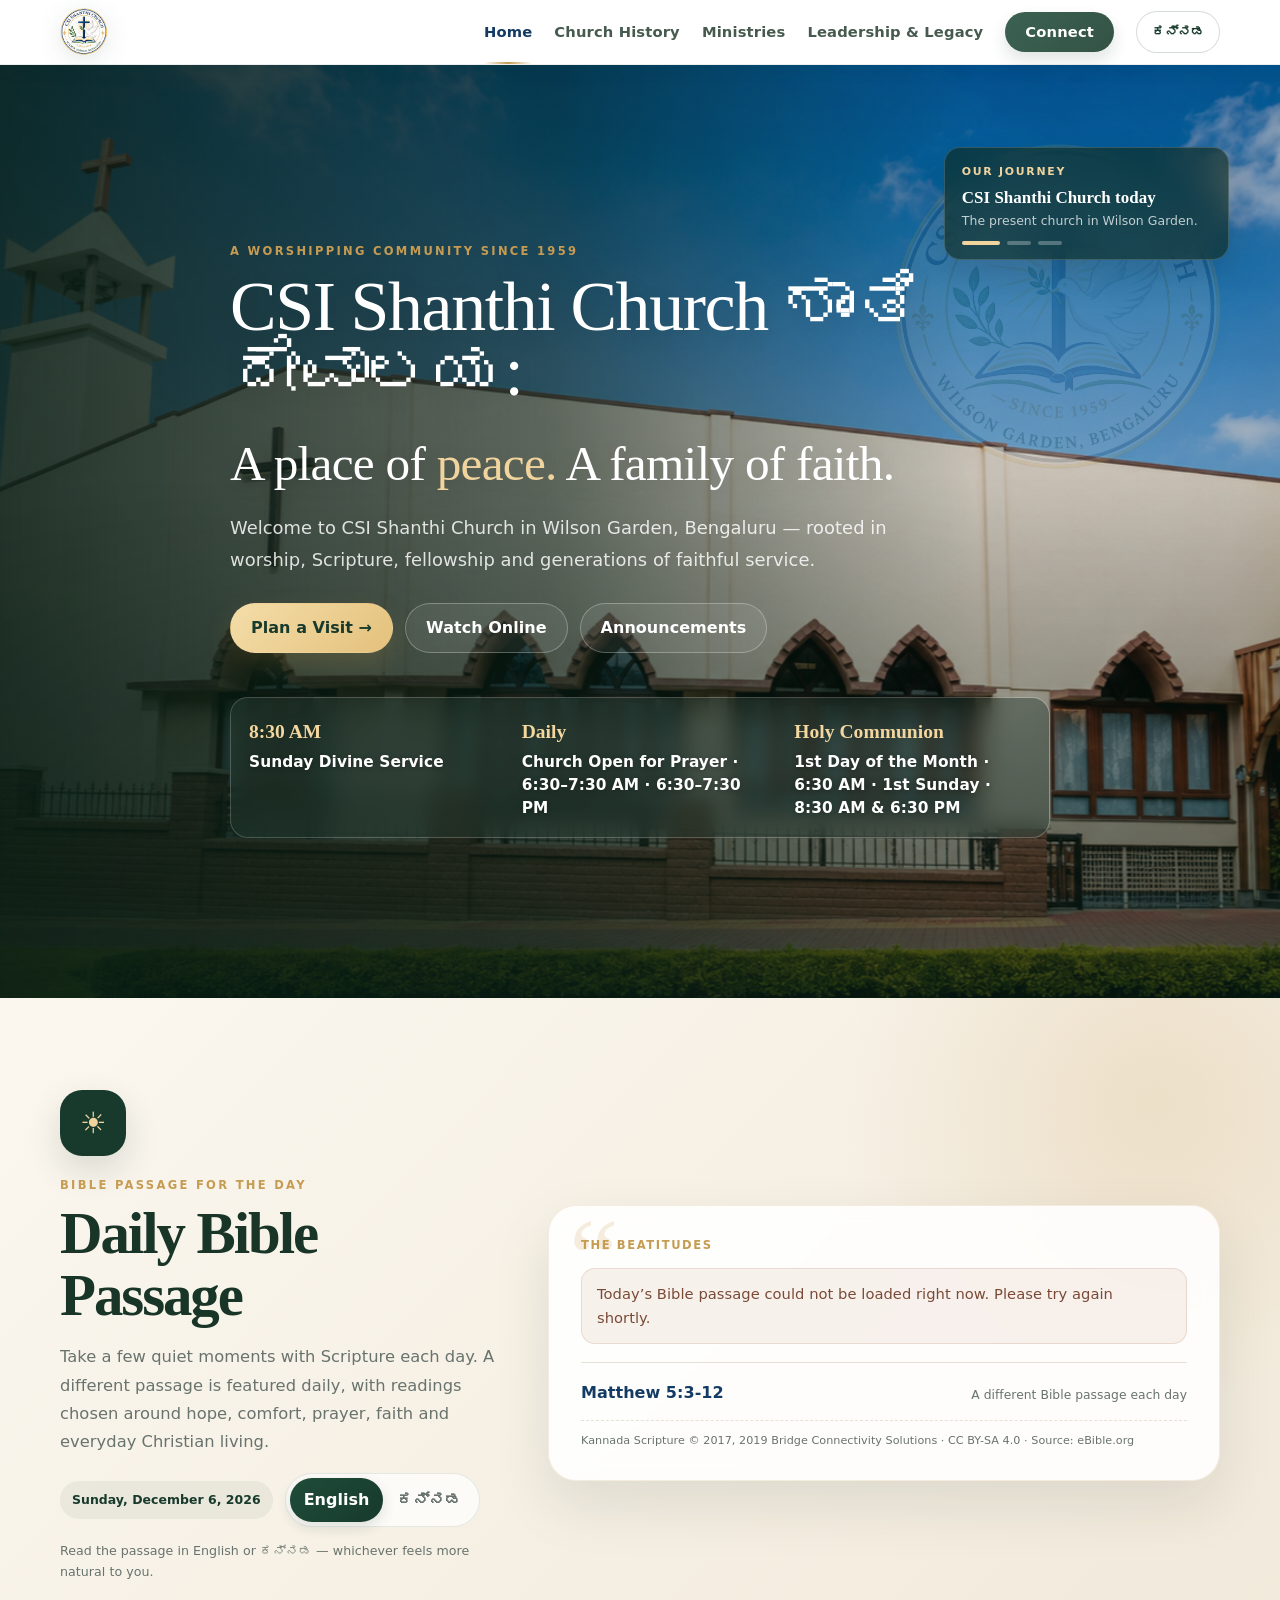
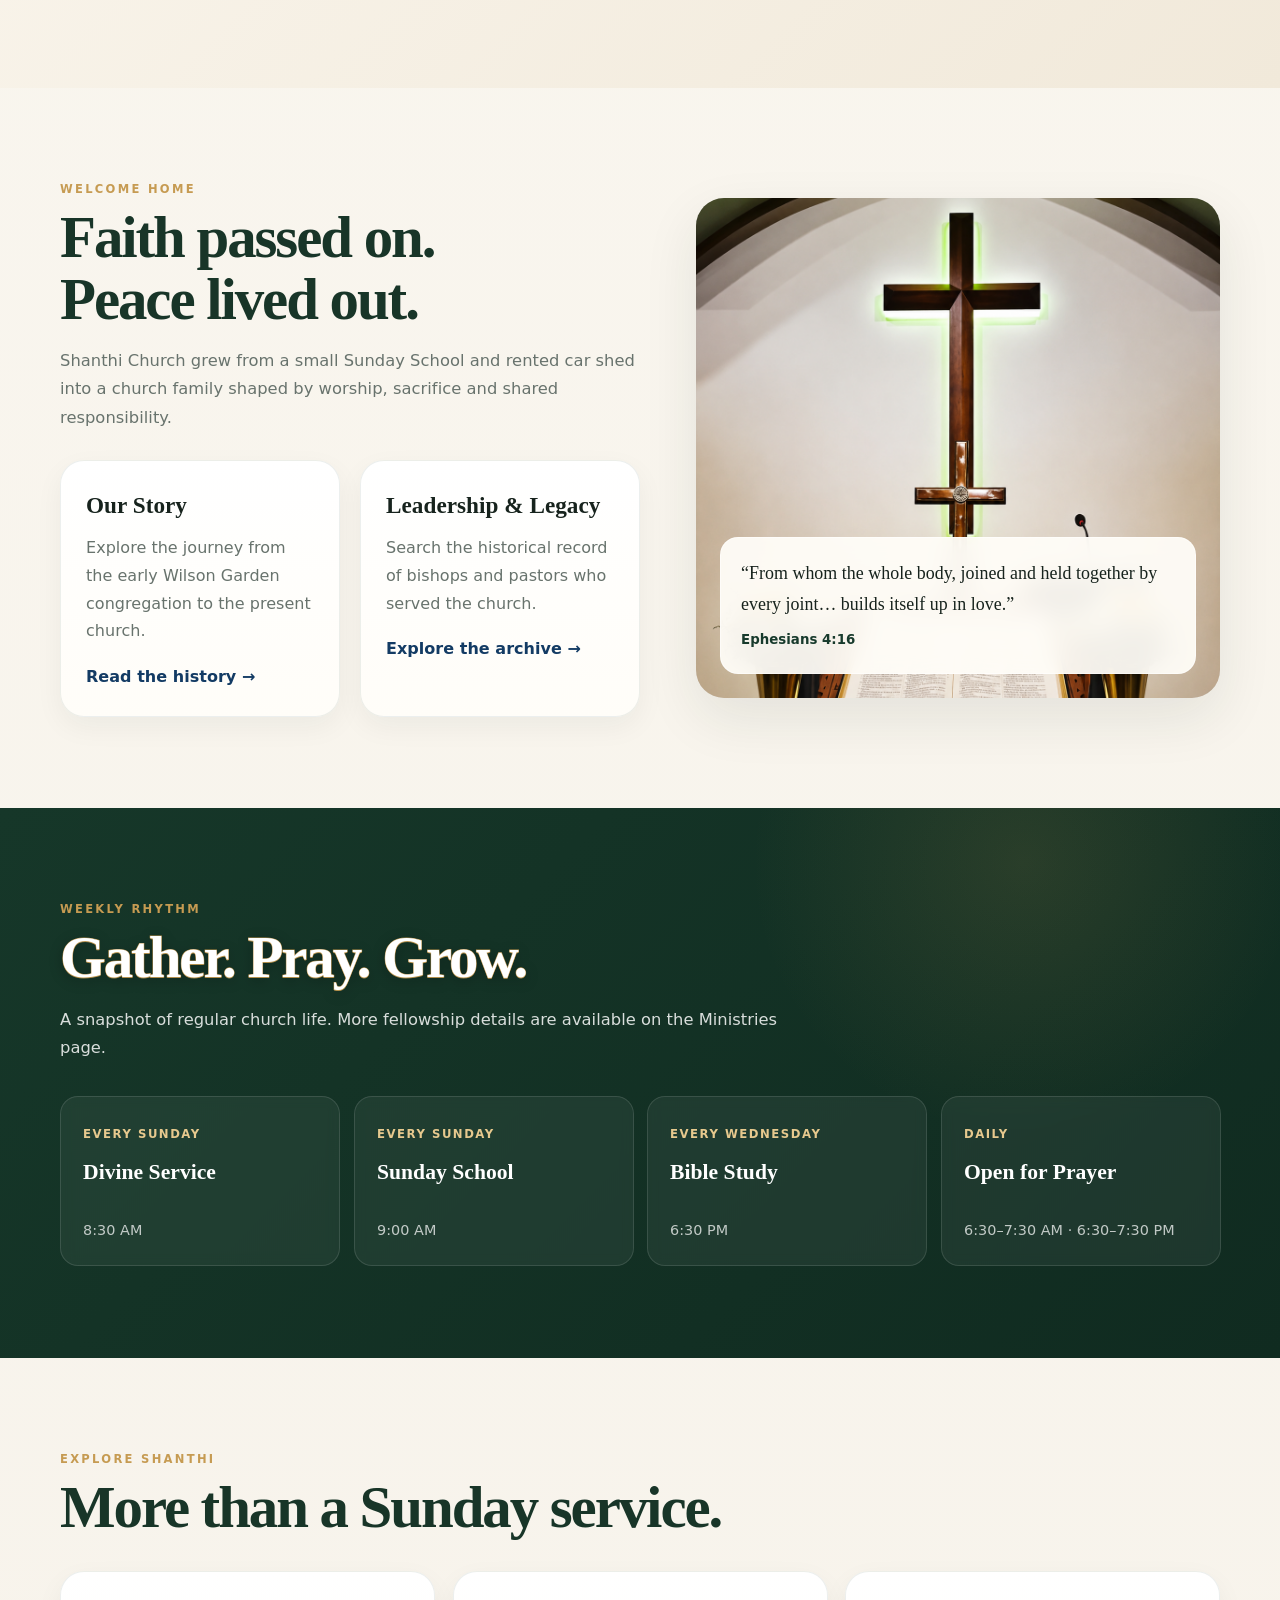
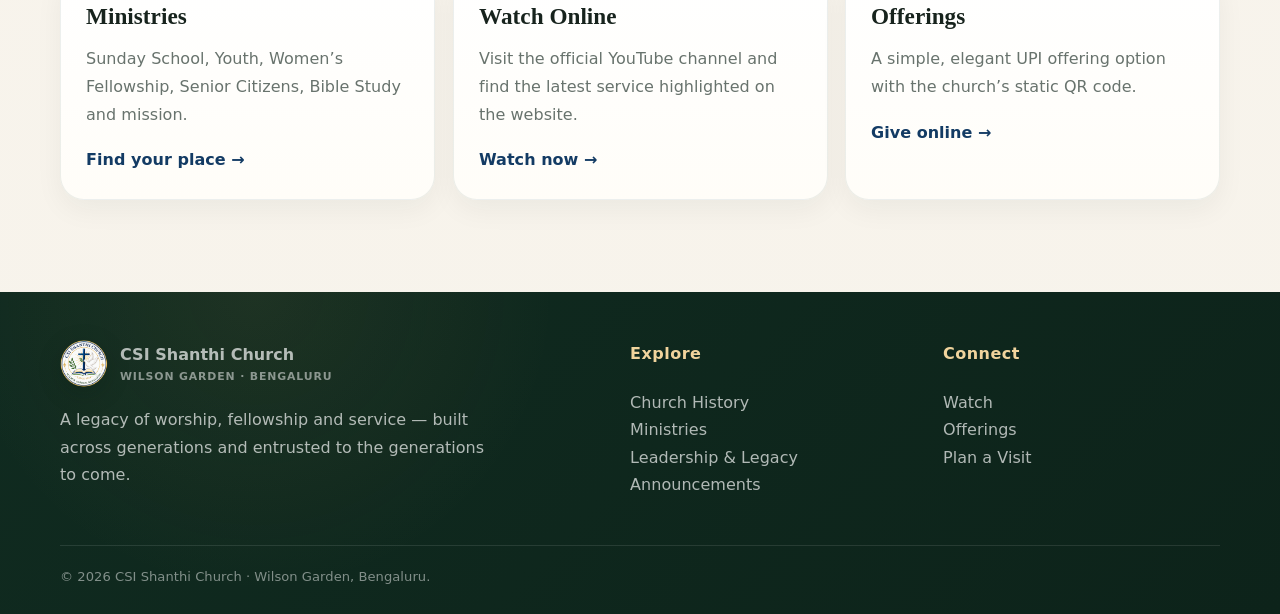
==== index.html @ dc24d84b "Update index.html" ====
<!DOCTYPE html>

<html lang="en">
<head>
<meta charset="utf-8"/>
<meta content="width=device-width, initial-scale=1.0" name="viewport"/>
<meta content="#173a2c" name="theme-color"/>
<title>Home | CSI Shanthi Church</title>
<meta content="v27-slideshow-autoplay-fixed" name="site-build"/>
<meta content="CSI Shanthi Church, Wilson Garden, Bengaluru." name="description"/>
<link href="assets/images/logo-official-transparent.png" rel="icon" type="image/png"/>
<link href="assets/images/logo-official-transparent.png" rel="apple-touch-icon"/>
<link href="assets/css/style-v30.css" rel="stylesheet"/>
<script>
(function(){
  try{
    var lang=localStorage.getItem('shanthi-site-language');
    if(lang==='kn'){
      document.documentElement.lang='kn';
      document.documentElement.classList.add('site-language-kannada-boot');
    }
  }catch(e){}
})();
</script>
</head>
<body>
<!-- CSI Shanthi Church site build: V27 slideshow autoplay fixed -->
<header class="site-header">
<div class="container">
<nav>
<a aria-label="CSI Shanthi Church home" class="nav-logo nav-logo-clean" href="index.html">
<img alt="CSI Shanthi Church emblem" src="assets/images/logo-official-transparent.png"/>
</a>
<button aria-label="Open menu" class="menu-btn" id="menuBtn">☰</button>
<div class="nav-links" id="navLinks"><a class="active" href="index.html">Home</a><a class="" href="about.html">Church History</a><a class="" href="ministries.html">Ministries</a><a class="" href="leadership.html">Leadership &amp; Legacy</a><a class="nav-visit" href="connect.html">Connect</a><button aria-label="Switch website to Kannada" class="site-language-switch" id="siteLanguageSwitch" type="button">ಕನ್ನಡ</button></div>
</nav>
</div>
</header>
<main>
<section class="page-hero has-image hero-home history-hero" data-history-slideshow="">
<div aria-hidden="true" class="history-hero-slides">
<div class="history-hero-slide is-active history-current">
<img alt="" src="assets/images/church-exterior-v26.png"/>
</div>
<div class="history-hero-slide history-shed">
<img alt="" src="assets/images/church-history-shed-v26.jpg"/>
</div>
<div class="history-hero-slide history-first-rebuilt">
<img alt="" src="assets/images/church-history-first-rebuilt-v26.jpg"/>
</div>
</div>
<div aria-live="polite" class="history-hero-story">
<span class="history-story-kicker">Our journey</span>
<strong id="historyStoryTitle">CSI Shanthi Church today</strong>
<span id="historyStoryText">The present church in Wilson Garden.</span>
<div aria-label="Church history images" class="history-story-dots">
<button aria-label="Show present church" class="history-dot is-active" data-slide="0" type="button"></button>
<button aria-label="Show the early shed" class="history-dot" data-slide="1" type="button"></button>
<button aria-label="Show the first rebuilt church" class="history-dot" data-slide="2" type="button"></button>
</div>
</div>
<div class="container page-hero-content">
<div class="eyebrow">A worshipping community since 1959</div>
<h1><span class="hero-church-name">CSI Shanthi Church ಶಾಂತಿ ದೇವಾಲಯ:</span><br/><span class="hero-tagline">A place of <span style="color:#f1d49d">peace.</span> A family of faith.</span></h1>
<p>Welcome to CSI Shanthi Church in Wilson Garden, Bengaluru — rooted in worship, Scripture, fellowship and generations of faithful service.</p>
<div class="hero-actions">
<a class="btn btn-gold" href="connect.html#visit">Plan a Visit →</a>
<a class="btn btn-outline" href="connect.html#watch" style="color:white;border-color:rgba(255,255,255,.28);background:rgba(255,255,255,.07)">
    Watch Online
  </a>
<a class="btn btn-outline" href="announcements.html" style="color:white;border-color:rgba(255,255,255,.28);background:rgba(255,255,255,.07)">
    Announcements
  </a>
</div>
<div class="hero-stats">
<div><strong>8:30 AM</strong><span class="hero-stat-detail">Sunday Divine Service</span></div>
<div><strong>Daily</strong><span class="hero-stat-detail">Church Open for Prayer · 6:30–7:30 AM · 6:30–7:30 PM</span></div>
<div><strong>Holy Communion</strong><span class="hero-stat-detail">1st Day of the Month · 6:30 AM · 1st Sunday · 8:30 AM &amp; 6:30 PM</span></div>
</div>
</div>
</section>
<section class="home-announcements" data-announcements-home="" hidden="" id="announcements">
<div class="container">
<div aria-live="polite" class="announcement-glass">
<div class="announcement-label">
<span aria-hidden="true" class="announcement-pulse"></span>
<span>Announcements</span>
</div>
<div class="announcement-stage" data-announcement-stage="">
<article class="announcement-running-item" data-announcement-item=""></article>
</div>
<div class="announcement-actions">
<div aria-label="Announcement selector" class="announcement-dots" data-announcement-dots=""></div>
<a class="announcement-all-link" href="announcements.html">View all <span aria-hidden="true">→</span></a>
</div>
</div>
</div>
</section>
<section class="daily-word" id="daily-word">
<div class="container daily-word-grid">
<div>
<div class="daily-icon">☀</div>
<div class="eyebrow">Bible passage for the day</div>
<h2 class="section-title">Daily Bible Passage</h2>
<p class="lead">Take a few quiet moments with Scripture each day. A different passage is featured daily, with readings chosen around hope, comfort, prayer, faith and everyday Christian living.</p>
<div class="daily-controls">
<div class="daily-date" id="dailyDate">Today</div>
<div aria-label="Bible passage language" class="language-toggle" role="group">
<button class="language-btn active" data-lang="en" id="langEnglish">English</button>
<button class="language-btn" data-lang="kn" id="langKannada">ಕನ್ನಡ</button>
</div>
</div>
<p class="daily-refresh-note">Read the passage in English or ಕನ್ನಡ — whichever feels more natural to you.</p>
</div>
<article aria-live="polite" class="daily-passage-card">
<div class="daily-theme" id="dailyTheme">Today’s Passage</div>
<div class="daily-text" id="dailyText">Loading today’s Bible passage…</div>
<div class="daily-reference"><strong id="dailyReference"></strong><span>A different Bible passage each day</span></div>
<div class="daily-source-note" id="dailySourceNote">Kannada Scripture © 2017, 2019 Bridge Connectivity Solutions · CC BY-SA 4.0 · Source: eBible.org</div>
</article>
</div>
</section>
<section>
<div class="container split">
<div>
<div class="eyebrow">Welcome home</div>
<h2 class="section-title">Faith passed on.<br/>Peace lived out.</h2>
<p class="lead">Shanthi Church grew from a small Sunday School and rented car shed into a church family shaped by worship, sacrifice and shared responsibility.</p>
<div class="grid-2" style="margin-top:28px">
<a class="card link-card" href="about.html"><h3>Our Story</h3><p>Explore the journey from the early Wilson Garden congregation to the present church.</p><span>Read the history →</span></a>
<a class="card link-card" href="leadership.html"><h3>Leadership &amp; Legacy</h3><p>Search the historical record of bishops and pastors who served the church.</p><span>Explore the archive →</span></a>
</div>
</div>
<div class="image-panel">
<img alt="Altar and cross inside CSI Shanthi Church" src="assets/images/altar-enhanced.png"/>
<div class="quote-card"><p>“From whom the whole body, joined and held together by every joint… builds itself up in love.”</p><small>Ephesians 4:16</small></div>
</div>
</div>
</section>
<section class="band">
<div class="container">
<div class="eyebrow">Weekly rhythm</div>
<h2 class="section-title dark-band-title">Gather. Pray. Grow.</h2>
<p class="lead">A snapshot of regular church life. More fellowship details are available on the Ministries page.</p>
<div class="schedule-grid">
<article class="service-card"><div><span class="day">Every Sunday</span><h3>Divine Service</h3></div><p>8:30 AM</p></article>
<article class="service-card"><div><span class="day">Every Sunday</span><h3>Sunday School</h3></div><p>9:00 AM</p></article>
<article class="service-card"><div><span class="day">Every Wednesday</span><h3>Bible Study</h3></div><p>6:30 PM</p></article>
<article class="service-card"><div><span class="day">Daily</span><h3>Open for Prayer</h3></div><p>6:30–7:30 AM · 6:30–7:30 PM</p></article>
</div>
</div>
</section>
<section>
<div class="container">
<div class="eyebrow">Explore Shanthi</div>
<h2 class="section-title">More than a Sunday service.</h2>
<div class="grid-3" style="margin-top:32px">
<a class="card link-card" href="ministries.html"><h3>Ministries</h3><p>Sunday School, Youth, Women’s Fellowship, Senior Citizens, Bible Study and mission.</p><span>Find your place →</span></a>
<a class="card link-card" href="connect.html#watch"><h3>Watch Online</h3><p>Visit the official YouTube channel and find the latest service highlighted on the website.</p><span>Watch now →</span></a>
<a class="card link-card" href="connect.html#offerings"><h3>Offerings</h3><p>A simple, elegant UPI offering option with the church’s static QR code.</p><span>Give online →</span></a>
</div>
</div>
</section>
</main>
<footer>
<div class="container">
<div class="footer-grid">
<div>
<a class="brand brand-footer" href="index.html">
<img alt="CSI Shanthi Church emblem" class="footer-logo footer-logo-clean" src="assets/images/logo-official-transparent.png"/>
<span>CSI Shanthi Church<small style="color:rgba(255,255,255,.5)">Wilson Garden · Bengaluru</small></span>
</a>
<p style="max-width:430px;margin-top:18px">A legacy of worship, fellowship and service — built across generations and entrusted to the generations to come.</p>
</div>
<div><h4>Explore</h4><p><a href="about.html">Church History</a><br/><a href="ministries.html">Ministries</a><br/><a href="leadership.html">Leadership &amp; Legacy</a><br/><a href="announcements.html">Announcements</a></p></div>
<div><h4>Connect</h4><p><a href="connect.html#watch">Watch</a><br/><a href="connect.html#offerings">Offerings</a><br/><a href="connect.html#visit">Plan a Visit</a></p></div>
</div>
<div class="footer-bottom">© <span data-year=""></span> CSI Shanthi Church · Wilson Garden, Bengaluru.</div>
</div>
</footer>
<button aria-label="Back to top" class="back-to-top" id="backToTop">↑</button>
<script src="assets/js/main-v26.js"></script>
<script src="assets/js/animations-v26.js"></script>
<script src="assets/js/history-slideshow-v27.js"></script>
<script src="assets/js/announcements-v30.js"></script>
<script src="assets/js/language-v30.js"></script></body>
</html>
---- assets/css/style-v30.css ----
:root{
  --green:#173a2c;
  --green-2:#285843;
  --cream:#f7f4ec;
  --paper:#fffdf8;
  --ink:#17231d;
  --muted:#69746d;
  --gold:#c49a52;
  --gold-soft:#ead8b6;
  --line:#e5dfd3;
  --white:#fff;
  --shadow:0 20px 55px rgba(17,44,32,.10);
  --radius:24px;
}
*{box-sizing:border-box}
html{scroll-behavior:smooth}
body{
  margin:0;
  background:var(--cream);
  color:var(--ink);
  font-family:Inter,ui-sans-serif,system-ui,-apple-system,BlinkMacSystemFont,"Segoe UI",sans-serif;
  line-height:1.65;
}
img{max-width:100%;display:block}
a{color:inherit;text-decoration:none}
button,input{font:inherit}
.container{width:min(1160px,calc(100% - 40px));margin:auto}
.eyebrow{font-size:.74rem;text-transform:uppercase;letter-spacing:.18em;color:var(--gold);font-weight:850}
h1,h2,h3,.serif{font-family:Georgia,"Times New Roman",serif}
.section-title{font-size:clamp(2.15rem,5vw,4.25rem);line-height:1.02;letter-spacing:-.035em;margin:.45rem 0 1rem}
.lead{font-size:1.08rem;color:var(--muted);max-width:760px}
.btn{display:inline-flex;align-items:center;justify-content:center;gap:9px;min-height:50px;padding:0 20px;border-radius:999px;font-weight:800;border:1px solid transparent;transition:.2s ease}
.btn:hover{transform:translateY(-2px)}
.btn-primary{background:var(--green);color:#fff}
.btn-gold{background:#efd5a1;color:var(--green)}
.btn-outline{border-color:rgba(24,57,44,.18);background:rgba(255,255,255,.55)}
section{padding:92px 0}
.card{background:var(--paper);border:1px solid var(--line);border-radius:22px;box-shadow:0 12px 35px rgba(17,44,32,.05)}
.site-header{
  position:sticky;top:0;z-index:100;
  background:rgba(247,244,236,.91);
  backdrop-filter:blur(16px);
  border-bottom:1px solid rgba(24,57,44,.08);
}
nav{height:76px;display:flex;align-items:center;justify-content:space-between;gap:24px}
.brand{display:flex;align-items:center;gap:12px;font-weight:850;min-width:220px}
.brand-mark{width:42px;height:42px;border-radius:50%;display:grid;place-items:center;background:var(--green);color:#f3d8a2;font-family:Georgia,serif;font-size:1.3rem}
.brand small{display:block;color:var(--muted);font-size:.68rem;letter-spacing:.08em;text-transform:uppercase;font-weight:700}
.nav-links{display:flex;align-items:center;gap:21px;font-size:.9rem;font-weight:750}
.nav-links a{opacity:.8;position:relative}
.nav-links a:hover,.nav-links a.active{opacity:1;color:var(--green)}
.nav-links a.active:after{content:"";position:absolute;left:0;right:0;bottom:-10px;height:2px;background:var(--gold)}
.nav-visit{padding:10px 15px;border-radius:999px;background:var(--green);color:white!important}
.nav-visit.active:after{display:none}
.menu-btn{display:none;border:0;background:none;color:var(--green);font-size:1.55rem}
.page-hero{
  position:relative;overflow:hidden;color:white;background:var(--green);
  min-height:410px;display:grid;align-items:end;
}
.page-hero.has-image{min-height:520px}
.page-hero img{position:absolute;inset:0;width:100%;height:100%;object-fit:cover}
.page-hero:after{content:"";position:absolute;inset:0;background:linear-gradient(90deg,rgba(10,30,21,.87),rgba(10,30,21,.55) 48%,rgba(10,30,21,.16)),linear-gradient(0deg,rgba(10,30,21,.6),transparent 55%)}
.page-hero-content{position:relative;z-index:2;padding:85px 0 62px;max-width:850px}
.page-hero h1{font-size:clamp(3rem,7vw,6.3rem);line-height:.94;letter-spacing:-.05em;margin:12px 0 20px;font-weight:500}
.page-hero p{font-size:1.12rem;max-width:720px;color:rgba(255,255,255,.84)}
.hero-home{min-height:calc(100svh - 76px)}
.hero-home .page-hero-content{padding-bottom:68px}
.hero-actions{display:flex;flex-wrap:wrap;gap:12px;margin-top:28px}
.hero-stats{display:grid;grid-template-columns:repeat(3,1fr);margin-top:44px;border:1px solid rgba(255,255,255,.16);border-radius:18px;overflow:hidden;background:rgba(255,255,255,.09)}
.hero-stats div{padding:17px 19px;background:rgba(10,30,21,.35)}
.hero-stats strong{display:block;color:#f1d49d;font-family:Georgia,serif;font-size:1.18rem}
.hero-stats span{font-size:.82rem;color:rgba(255,255,255,.72)}
.split{display:grid;grid-template-columns:1.05fr .95fr;gap:56px;align-items:center}
.image-panel{border-radius:28px;overflow:hidden;box-shadow:var(--shadow);min-height:500px;position:relative;background:#ddd}
.image-panel img{position:absolute;inset:0;width:100%;height:100%;object-fit:cover}
.quote-card{position:absolute;left:24px;right:24px;bottom:24px;background:rgba(255,253,248,.94);backdrop-filter:blur(12px);border-radius:18px;padding:20px;border:1px solid rgba(255,255,255,.5)}
.quote-card p{font-family:Georgia,serif;font-size:1.12rem;margin:0 0 6px}
.quote-card small{color:var(--green);font-weight:850}
.grid-3{display:grid;grid-template-columns:repeat(3,1fr);gap:18px}
.grid-2{display:grid;grid-template-columns:repeat(2,1fr);gap:20px}
.feature{padding:27px}
.feature .icon{width:48px;height:48px;border-radius:15px;background:#eee7d8;display:grid;place-items:center;margin-bottom:20px}
.feature h3{margin:0 0 8px;font-size:1.35rem}
.feature p{margin:0;color:var(--muted);font-size:.94rem}
.band{background:var(--green);color:white}
.band .lead{color:rgba(255,255,255,.72)}
.schedule-grid{display:grid;grid-template-columns:repeat(4,1fr);gap:14px;margin-top:34px}
.service-card{padding:22px;border-radius:18px;border:1px solid rgba(255,255,255,.13);background:rgba(255,255,255,.055);min-height:170px;display:flex;flex-direction:column;justify-content:space-between}
.service-card .day{font-size:.73rem;text-transform:uppercase;letter-spacing:.13em;color:#e7c98e;font-weight:850}
.service-card h3{font-size:1.35rem;line-height:1.17;margin:13px 0}
.service-card p{margin:0;color:rgba(255,255,255,.73);font-size:.9rem}
.link-card{display:block;padding:25px;transition:.2s}
.link-card:hover{transform:translateY(-4px);box-shadow:var(--shadow)}
.link-card h3{font-size:1.45rem;margin:0 0 8px}
.link-card p{color:var(--muted);margin:0 0 18px}
.link-card span{font-weight:850;color:var(--green)}
.timeline{display:grid;grid-template-columns:repeat(4,1fr);border-top:1px solid #cbbfa9;margin-top:40px}
.timeline-item{padding:27px 24px 0 0;position:relative}
.timeline-item:before{content:"";position:absolute;top:-7px;left:0;width:13px;height:13px;border-radius:50%;background:var(--green);box-shadow:0 0 0 5px var(--cream)}
.timeline-item .year{font-size:.8rem;letter-spacing:.09em;color:var(--green);font-weight:900}
.timeline-item h3{font-size:1.3rem;margin:8px 0}
.timeline-item p{color:var(--muted);font-size:.91rem;margin:0}
.archive-toolbar{display:flex;gap:12px;align-items:center;justify-content:space-between;margin:30px 0 22px}
.search-box{flex:1;position:relative}
.search-box input{width:100%;border:1px solid var(--line);background:var(--paper);border-radius:999px;padding:14px 18px 14px 44px;color:var(--ink);outline:none}
.search-box:before{content:"⌕";position:absolute;left:17px;top:9px;color:var(--muted);font-size:1.3rem}
.filter-buttons{display:flex;gap:8px;flex-wrap:wrap}
.filter-btn{border:1px solid var(--line);background:var(--paper);border-radius:999px;padding:11px 15px;font-weight:800;color:var(--muted);cursor:pointer}
.filter-btn.active{background:var(--green);color:white;border-color:var(--green)}
.archive-grid{display:grid;grid-template-columns:repeat(3,1fr);gap:16px}
.person-card{padding:22px;min-height:172px;display:flex;flex-direction:column;justify-content:space-between}
.person-card.hidden{display:none}
.person-role{font-size:.72rem;text-transform:uppercase;letter-spacing:.12em;color:var(--gold);font-weight:900}
.person-card h3{margin:9px 0 6px;font-size:1.25rem}
.person-years{font-weight:850;color:var(--green)}
.person-note{font-size:.86rem;color:var(--muted);margin:5px 0 0}
.archive-note{margin-top:22px;padding:16px 18px;border-left:3px solid var(--gold);background:rgba(255,255,255,.5);color:var(--muted)}
.ministry-list{display:grid;grid-template-columns:repeat(3,1fr);gap:18px;margin-top:32px}
.ministry-card{padding:28px}
.ministry-card h3{font-size:1.45rem;margin:0 0 8px}
.ministry-card p{color:var(--muted);margin:0}
.connect-grid{display:grid;grid-template-columns:1.05fr .95fr;gap:38px;align-items:start}
.youtube-card{position:relative;min-height:430px;border-radius:25px;overflow:hidden;background:#111;display:block}
.youtube-card img{position:absolute;inset:0;width:100%;height:100%;object-fit:cover;opacity:.78}
.youtube-card:after{content:"";position:absolute;inset:0;background:linear-gradient(0deg,rgba(0,0,0,.83),transparent 70%)}
.youtube-content{position:absolute;z-index:2;left:28px;right:28px;bottom:26px;color:white}
.youtube-content h3{font-size:2rem;margin:6px 0}
.play{position:absolute;z-index:3;left:50%;top:47%;transform:translate(-50%,-50%);width:72px;height:72px;border-radius:50%;display:grid;place-items:center;background:white;color:var(--green);font-size:1.55rem;box-shadow:0 12px 30px rgba(0,0,0,.25);padding-left:4px}
.offering-card{padding:28px}
.qr-shell{width:min(100%,330px);margin:18px auto;background:white;padding:15px;border-radius:25px;border:1px solid var(--line);box-shadow:0 18px 40px rgba(17,44,32,.08)}
.qr-shell img{width:100%;aspect-ratio:1;object-fit:contain}
.upi-box{background:rgba(24,57,44,.06);border:1px solid rgba(24,57,44,.1);padding:14px 16px;border-radius:16px}
.upi-box small{display:block;color:var(--muted);text-transform:uppercase;letter-spacing:.12em;font-weight:800;font-size:.72rem}
.upi-box strong{word-break:break-all;color:var(--green)}
.contact-list{margin-top:24px}
.contact-row{padding:16px 0;border-bottom:1px solid var(--line)}
.contact-row:last-child{border-bottom:0}
.contact-row small{display:block;color:var(--muted);margin-bottom:3px}
.cta-panel{padding:32px;background:var(--green);color:white;border-radius:25px}
.cta-panel p{color:rgba(255,255,255,.72)}
footer{background:#10281f;color:white;padding:48px 0 26px}
.footer-grid{display:grid;grid-template-columns:1.35fr repeat(2,.7fr);gap:36px}
footer p,footer a{color:rgba(255,255,255,.68)}
footer h4{margin-top:0;color:#f1d49d}
.footer-bottom{border-top:1px solid rgba(255,255,255,.1);margin-top:30px;padding-top:20px;color:rgba(255,255,255,.48);font-size:.82rem}
.back-to-top{position:fixed;right:20px;bottom:20px;z-index:90;width:48px;height:48px;border:0;border-radius:50%;background:var(--green);color:white;box-shadow:0 12px 30px rgba(16,40,31,.25);cursor:pointer;opacity:0;visibility:hidden;transform:translateY(8px);transition:.2s}
.back-to-top.show{opacity:1;visibility:visible;transform:translateY(0)}

.identity-masthead{background:radial-gradient(circle at 78% 0%,rgba(196,154,82,.12),transparent 28%),linear-gradient(180deg,#fffdf8,#f5f0e5);border-bottom:1px solid rgba(23,58,44,.10)}
.identity-inner{min-height:155px;display:grid;grid-template-columns:118px 1fr auto;align-items:center;gap:26px;padding:18px 0}
.identity-logo{width:112px;height:112px;filter:drop-shadow(0 8px 18px rgba(23,58,44,.12))}
.identity-title .church-name{margin:0;color:#153b65;font-family:Georgia,"Times New Roman",serif;font-size:clamp(2.35rem,4.2vw,4.7rem);line-height:.92;letter-spacing:.015em;font-weight:700;text-transform:uppercase;text-shadow:0 2px 0 rgba(255,255,255,.6)}
.identity-title .location-line{display:flex;align-items:center;gap:13px;margin-top:12px;color:var(--green);font-size:.78rem;letter-spacing:.28em;text-transform:uppercase;font-weight:850}
.identity-title .location-line:before,.identity-title .location-line:after{content:"";height:1px;width:58px;background:linear-gradient(90deg,transparent,var(--gold))}
.identity-title .location-line:after{background:linear-gradient(90deg,var(--gold),transparent)}
.identity-motto{max-width:240px;text-align:right;color:#41594d;font-family:Georgia,"Times New Roman",serif;font-style:italic;font-size:1.02rem;line-height:1.5}
.identity-motto strong{display:block;margin-top:6px;color:var(--gold);font-family:Inter,system-ui,sans-serif;font-style:normal;font-size:.69rem;letter-spacing:.12em;text-transform:uppercase}
.daily-word{position:relative;overflow:hidden;background:radial-gradient(circle at 86% 20%,rgba(196,154,82,.16),transparent 27%),linear-gradient(135deg,#fffdf8 0%,#f3eddf 100%)}
.daily-word-grid{position:relative;z-index:2;display:grid;grid-template-columns:.8fr 1.2fr;gap:52px;align-items:center}
.daily-date{display:inline-flex;align-items:center;gap:9px;padding:8px 12px;border-radius:999px;background:rgba(23,58,44,.06);color:var(--green);font-size:.78rem;font-weight:800}
.daily-icon{width:66px;height:66px;border-radius:22px;background:var(--green);color:#f1d49d;display:grid;place-items:center;font-size:1.85rem;box-shadow:0 14px 34px rgba(23,58,44,.14);margin-bottom:20px}
.daily-passage-card{position:relative;padding:34px 36px;border-radius:28px;background:rgba(255,255,255,.88);border:1px solid rgba(23,58,44,.10);box-shadow:var(--shadow);backdrop-filter:blur(10px)}
.daily-passage-card:before{content:"“";position:absolute;top:-4px;left:20px;color:rgba(196,154,82,.25);font-family:Georgia,serif;font-size:7rem;line-height:1}
.daily-theme{position:relative;z-index:1;color:var(--gold);font-size:.72rem;letter-spacing:.14em;text-transform:uppercase;font-weight:900}
.daily-text{position:relative;z-index:1;margin:12px 0 18px;color:#263a31;font-family:Georgia,"Times New Roman",serif;font-size:clamp(1.2rem,2.2vw,1.65rem);line-height:1.62}
.daily-reference{display:flex;justify-content:space-between;gap:14px;align-items:end;padding-top:16px;border-top:1px solid var(--line)}
.daily-reference strong{color:var(--green);font-size:1rem}.daily-reference span{color:var(--muted);font-size:.77rem;text-align:right}.daily-refresh-note{margin-top:13px;color:var(--muted);font-size:.79rem}


.daily-controls{display:flex;align-items:center;gap:12px;flex-wrap:wrap;margin-top:14px}
.language-toggle{display:inline-flex;padding:4px;border-radius:999px;background:rgba(23,58,44,.07);border:1px solid rgba(23,58,44,.10)}
.language-btn{border:0;background:transparent;color:var(--muted);padding:8px 14px;border-radius:999px;font-weight:850;cursor:pointer}
.language-btn.active{background:var(--green);color:white;box-shadow:0 5px 14px rgba(23,58,44,.14)}
.daily-text.kn{font-family:"Noto Sans Kannada","Tunga","Nirmala UI",system-ui,sans-serif;line-height:1.8}


.daily-source-note{
  margin-top:14px;padding-top:12px;border-top:1px dashed var(--line);
  color:var(--muted);font-size:.7rem;line-height:1.5
}
.daily-loading{opacity:.66}
.daily-error{
  padding:13px 15px;border-radius:14px;background:rgba(150,70,40,.07);
  border:1px solid rgba(150,70,40,.14);color:#7a4a36;
  font-family:Inter,system-ui,sans-serif;font-size:.92rem
}

@media(max-width:980px){
  .nav-links{display:none;position:absolute;top:76px;left:18px;right:18px;flex-direction:column;align-items:stretch;background:var(--paper);border:1px solid var(--line);border-radius:18px;padding:16px;box-shadow:var(--shadow)}
  .nav-links.open{display:flex}
  .nav-links a{padding:8px 6px}.nav-links a.active:after{display:none}
  .menu-btn{display:block}
  .split,.connect-grid{grid-template-columns:1fr}
  .identity-inner{grid-template-columns:92px 1fr;min-height:132px}
  .identity-logo{width:88px;height:88px}
  .identity-motto{display:none}
  .daily-word-grid{grid-template-columns:1fr;gap:28px}
  .grid-3,.ministry-list,.archive-grid{grid-template-columns:repeat(2,1fr)}
  .schedule-grid{grid-template-columns:repeat(2,1fr)}
  .timeline{grid-template-columns:repeat(2,1fr);border-top:0;gap:24px}
  .timeline-item{border-top:1px solid #cbbfa9}
}
@media(max-width:650px){
  .container{width:min(100% - 28px,1160px)}
  section{padding:70px 0}
  nav{height:68px}.nav-links{top:68px;left:12px;right:12px}
  .brand{font-size:.92rem;min-width:0}.brand-mark{width:38px;height:38px}.brand small{font-size:.62rem}
  .identity-inner{grid-template-columns:64px 1fr;gap:14px;min-height:108px;padding:12px 0}
  .identity-logo{width:62px;height:62px}
  .identity-title .church-name{font-size:clamp(1.65rem,8.5vw,2.5rem);line-height:.96}
  .identity-title .location-line{font-size:.57rem;letter-spacing:.13em;gap:7px;margin-top:8px}
  .identity-title .location-line:before,.identity-title .location-line:after{width:18px}
  .daily-passage-card{padding:27px 22px;border-radius:22px}
  .daily-reference{align-items:flex-start;flex-direction:column}
  .daily-reference span{text-align:left}
  .page-hero.has-image{min-height:82svh}.hero-home{min-height:calc(100svh - 68px)}
  .page-hero-content{padding:72px 0 42px}.page-hero h1{font-size:clamp(3rem,15vw,4.7rem)}
  .hero-actions{display:grid}.hero-actions .btn{width:100%}
  .hero-stats{grid-template-columns:1fr}
  .grid-3,.grid-2,.ministry-list,.archive-grid,.schedule-grid,.timeline,.footer-grid{grid-template-columns:1fr}
  .image-panel{min-height:430px}
  .archive-toolbar{align-items:stretch;flex-direction:column}
  .filter-buttons{display:grid;grid-template-columns:repeat(3,1fr)}
  .filter-btn{padding:10px 8px;font-size:.82rem}
  .youtube-card{min-height:360px}
  .back-to-top{right:13px;bottom:13px;width:46px;height:46px}
}



/* ===== Premium branding & decluttered header refresh ===== */
body{line-height:1.72}
.lead{font-size:1.02rem;max-width:720px}
.section-title{font-size:clamp(2rem,4.6vw,4rem);line-height:1.05}
.site-top{
  background:
    radial-gradient(circle at 86% 10%,rgba(196,154,82,.14),transparent 26%),
    linear-gradient(180deg,#fffdf8 0%,#f6f0e3 100%);
  border-bottom:1px solid rgba(23,58,44,.08);
}
.branding-shell{
  display:grid;
  grid-template-columns:auto 1fr auto;
  gap:24px;
  align-items:center;
  min-height:126px;
  padding:16px 0;
}
.branding-logo{
  width:92px;height:92px;
  display:grid;place-items:center;
  border-radius:28px;
  background:rgba(255,255,255,.7);
  box-shadow:0 16px 36px rgba(17,44,32,.08);
  border:1px solid rgba(23,58,44,.08);
}
.branding-logo img{width:78px;height:78px;display:block}
.brand-kicker{
  color:var(--gold);
  font-size:.74rem;
  text-transform:uppercase;
  letter-spacing:.22em;
  font-weight:900;
  margin-bottom:6px;
}
.brand-title{
  color:#153b65;
  font-family:Georgia,"Times New Roman",serif;
  font-size:clamp(2.15rem,4.5vw,4.15rem);
  line-height:.96;
  font-weight:700;
  letter-spacing:.02em;
  text-transform:uppercase;
}
.brand-sub{
  margin-top:10px;
  color:var(--green);
  font-size:.82rem;
  letter-spacing:.22em;
  text-transform:uppercase;
  font-weight:850;
}
.branding-meta{
  display:flex;
  flex-direction:column;
  align-items:flex-end;
  gap:10px;
}
.meta-pill{
  display:inline-flex;
  align-items:center;
  justify-content:center;
  padding:10px 14px;
  border-radius:999px;
  background:rgba(255,255,255,.82);
  border:1px solid rgba(23,58,44,.10);
  color:#47594f;
  font-size:.78rem;
  font-weight:800;
  box-shadow:0 10px 20px rgba(17,44,32,.04);
  white-space:nowrap;
}
.site-header{
  position:sticky;top:0;z-index:100;
  background:rgba(255,253,248,.92);
  backdrop-filter:blur(18px);
  border-bottom:1px solid rgba(23,58,44,.08);
}
nav{
  height:64px;
  display:flex;
  align-items:center;
  justify-content:space-between;
  gap:20px;
}
.nav-logo{
  width:42px;height:42px;
  display:grid;place-items:center;
  border-radius:14px;
  background:rgba(23,58,44,.05);
  border:1px solid rgba(23,58,44,.08);
  flex:0 0 auto;
}
.nav-logo img{width:30px;height:30px;display:block}
.nav-links{gap:24px;font-size:.9rem}
.nav-links a{
  opacity:.88;
  padding:6px 0;
}
.nav-links a.active:after{bottom:-13px}
.nav-visit{
  padding:10px 16px;
  border-radius:999px;
  background:var(--green);
  color:white!important;
}
.hero-home .page-hero-content{max-width:820px}
.hero-stats{
  grid-template-columns:repeat(3,minmax(0,1fr));
  gap:0;
  background:rgba(255,255,255,.08);
}
.hero-stats div{padding:17px 18px}
.card{
  border-radius:24px;
  box-shadow:0 12px 28px rgba(17,44,32,.05);
}
.link-card,.person-card,.ministry-card,.offering-card,.cta-panel{border-radius:24px}
.footer-logo{
  width:38px;height:38px;border-radius:12px;display:block;flex:0 0 auto
}
.brand-footer{align-items:center;gap:12px}
.daily-word-grid{gap:40px}
.daily-passage-card{padding:30px 32px}
.contact-row strong,.contact-row a{word-break:break-word}

/* cleaner mobile layout */
@media(max-width:980px){
  .branding-shell{
    grid-template-columns:72px 1fr;
    gap:16px;
    min-height:96px;
    padding:14px 0;
  }
  .branding-logo{width:72px;height:72px;border-radius:22px}
  .branding-logo img{width:60px;height:60px}
  .branding-meta{display:none}
  .brand-title{font-size:clamp(1.8rem,6.5vw,2.9rem)}
  .brand-sub{font-size:.7rem;letter-spacing:.14em}
}
@media(max-width:650px){
  body{line-height:1.68}
  .container{width:min(100% - 24px,1160px)}
  .site-top{border-bottom:0}
  .branding-shell{
    grid-template-columns:58px 1fr;
    gap:12px;
    min-height:82px;
    padding:12px 0 10px;
  }
  .branding-logo{
    width:58px;height:58px;border-radius:18px;
    box-shadow:0 10px 22px rgba(17,44,32,.06);
  }
  .branding-logo img{width:48px;height:48px}
  .brand-kicker{font-size:.55rem;letter-spacing:.13em;margin-bottom:4px}
  .brand-title{
    font-size:clamp(1.45rem,7.5vw,2.15rem);
    line-height:1.02;
    letter-spacing:.01em;
  }
  .brand-sub{
    margin-top:6px;
    font-size:.62rem;
    letter-spacing:.11em;
  }
  nav{height:58px}
  .nav-logo{width:38px;height:38px;border-radius:12px}
  .nav-logo img{width:26px;height:26px}
  .nav-links{
    top:58px;
    left:10px;
    right:10px;
    gap:4px;
    padding:12px;
    border-radius:18px;
  }
  .nav-links a{
    font-size:.95rem;
    padding:10px 8px;
  }
  .nav-visit{padding:10px 12px}
  .page-hero-content{padding:58px 0 36px}
  .hero-stats{
    margin-top:28px;
    border-radius:18px;
  }
  .hero-stats div{padding:14px 15px}
  .section-title{font-size:clamp(1.75rem,9vw,2.5rem)}
  .lead{font-size:.97rem}
  .daily-word-grid{gap:24px}
  .daily-passage-card{padding:24px 20px}
  .daily-text{font-size:1.08rem;line-height:1.72}
  .footer-grid{gap:24px}
}
/* ===== end premium refresh ===== */



/* ===== V7 custom user-logo refinement ===== */
.site-top-centered{
  background:
    radial-gradient(circle at 50% 0%, rgba(196,154,82,.10), transparent 30%),
    linear-gradient(180deg,#ffffff 0%,#f7f3ea 100%);
  border-bottom:1px solid rgba(23,58,44,.06);
}
.site-top-centered .container{
  display:flex;
  justify-content:center;
}
.site-logo-lockup{
  display:block;
  padding:18px 0 14px;
  width:100%;
}
.site-logo-lockup img{
  display:block;
  width:min(100%, 500px);
  margin:0 auto;
  height:auto;
}
.site-header{
  background:rgba(255,255,255,.92);
  border-bottom:1px solid rgba(23,58,44,.07);
}
nav{
  height:62px;
}
.nav-logo-clean{
  width:40px;
  height:40px;
  border-radius:12px;
  background:transparent;
  border:0;
  padding:0;
}
.nav-logo-clean img{
  width:40px;
  height:40px;
  border-radius:10px;
  display:block;
}
.nav-links{
  gap:22px;
}
.nav-links a{
  font-size:.92rem;
  letter-spacing:.01em;
}
.footer-logo-clean{
  width:40px;
  height:40px;
  border-radius:10px;
  background:#fff;
  object-fit:cover;
}
.brand-footer span{
  display:block;
}
.brand-footer small{
  display:block;
}
.page-hero-content p,
.lead,
.feature p,
.link-card p,
.ministry-card p,
.person-note,
.contact-row small{
  line-height:1.74;
}
.daily-word .lead{
  max-width:640px;
}

/* mobile declutter */
@media(max-width:980px){
  .site-logo-lockup img{
    width:min(100%, 410px);
  }
}
@media(max-width:650px){
  .site-logo-lockup{
    padding:12px 0 8px;
  }
  .site-logo-lockup img{
    width:min(100%, 280px);
  }
  nav{
    height:56px;
  }
  .nav-logo-clean{
    width:34px;
    height:34px;
  }
  .nav-logo-clean img{
    width:34px;
    height:34px;
    border-radius:9px;
  }
  .menu-btn{
    font-size:1.4rem;
  }
  .nav-links{
    top:56px;
    left:8px;
    right:8px;
    padding:10px;
    gap:2px;
    border-radius:16px;
  }
  .nav-links a{
    padding:10px 8px;
    font-size:.93rem;
  }
  .hero-home .page-hero-content{
    padding-top:52px;
  }
  .hero-stats span{
    font-size:.8rem;
  }
  .daily-date{
    font-size:.72rem;
  }
  .daily-passage-card,
  .card{
    border-radius:20px;
  }
}
/* ===== end V7 refinement ===== */



/* ===== V8 luxury polish ===== */
:root{
  --green:#173a2c;
  --green-2:#234f3c;
  --cream:#f8f4eb;
  --paper:#fffdf9;
  --ink:#17231d;
  --muted:#68736d;
  --gold:#c69b52;
  --gold-soft:#ead9b8;
  --navy:#133b64;
  --line:#e7e0d4;
  --shadow:0 20px 55px rgba(17,44,32,.09);
  --shadow-soft:0 10px 28px rgba(17,44,32,.05);
}
body{
  background:linear-gradient(180deg,#faf7f0 0%,#f7f3eb 100%);
  color:var(--ink);
  letter-spacing:.002em;
}
h1,h2,h3,.serif{font-family:Georgia,"Times New Roman",serif}
.eyebrow{color:var(--gold);font-size:.72rem;letter-spacing:.20em;font-weight:900}
.section-title{color:#183528;text-wrap:balance}
.lead{color:#68736d}

.site-top-centered{
  background:
    radial-gradient(circle at 50% -20%,rgba(198,155,82,.16),transparent 32%),
    linear-gradient(180deg,#ffffff 0%,#f8f3e8 100%);
}
.site-logo-lockup{padding:22px 0 16px}
.site-logo-lockup img{
  width:min(100%,520px);
  filter:drop-shadow(0 14px 26px rgba(19,59,100,.08));
}

.site-header{box-shadow:0 8px 22px rgba(18,48,35,.035)}
.nav-links a{color:#2c4337;transition:.2s ease}
.nav-links a:hover,.nav-links a.active{color:var(--navy)}
.nav-links a.active:after{
  background:linear-gradient(90deg,transparent,var(--gold),transparent);
  height:2px;
}
.nav-visit{
  background:linear-gradient(135deg,#1e4d39,#173a2c);
  box-shadow:0 8px 18px rgba(23,58,44,.16);
}
.nav-visit:hover{
  color:white!important;
  box-shadow:0 12px 24px rgba(23,58,44,.20);
}

.page-hero{background:#163326}
.page-hero img{filter:saturate(.94) contrast(1.02) brightness(.96)}
.page-hero:after{
  background:
    linear-gradient(90deg,rgba(8,29,20,.88) 0%,rgba(8,29,20,.63) 43%,rgba(8,29,20,.18) 76%),
    linear-gradient(0deg,rgba(8,29,20,.62) 0%,transparent 56%);
}
.page-hero h1{text-shadow:0 5px 24px rgba(0,0,0,.14)}
.hero-actions .btn-gold{
  background:linear-gradient(135deg,#f4dda9,#e4c17c);
  box-shadow:0 12px 26px rgba(182,139,64,.22);
}
.hero-actions .btn-gold:hover{box-shadow:0 16px 32px rgba(182,139,64,.28)}
.hero-stats{
  backdrop-filter:blur(10px);
  border-color:rgba(255,255,255,.16);
}
.hero-stats div{background:rgba(12,35,25,.38)}
.hero-stats strong{color:#f3d79f;font-size:1.22rem}
.hero-stats span{color:rgba(255,255,255,.78)}

.card{
  background:linear-gradient(180deg,rgba(255,255,255,.98),rgba(255,253,248,.98));
  border:1px solid rgba(23,58,44,.08);
  box-shadow:var(--shadow-soft);
  transition:transform .24s ease,box-shadow .24s ease,border-color .24s ease;
}
.card:hover{
  transform:translateY(-4px);
  box-shadow:var(--shadow);
  border-color:rgba(198,155,82,.22);
}
.link-card span{color:var(--navy)}
.feature .icon{
  background:linear-gradient(135deg,#f0eadc,#e9ddc7);
  color:var(--green);
}
.band{
  background:
    radial-gradient(circle at 80% 10%,rgba(198,155,82,.13),transparent 24%),
    linear-gradient(135deg,#163729,#102b20);
}
.service-card{
  background:rgba(255,255,255,.055);
  backdrop-filter:blur(6px);
  border-color:rgba(255,255,255,.12);
}
.service-card:hover{background:rgba(255,255,255,.085)}
.timeline-item:before{background:var(--gold)}
.timeline-item .year{color:var(--navy)}

.daily-word{
  background:
    radial-gradient(circle at 90% 15%,rgba(198,155,82,.18),transparent 24%),
    linear-gradient(135deg,#fbf7ef 0%,#f1e9da 100%);
}
.daily-passage-card{
  border:1px solid rgba(198,155,82,.18);
  box-shadow:0 24px 58px rgba(17,44,32,.10);
}
.daily-passage-card:before{color:rgba(198,155,82,.18)}
.language-toggle{background:rgba(255,255,255,.72)}
.language-btn.active{background:linear-gradient(135deg,#1f4c39,#173a2c)}
.daily-reference strong{color:var(--navy)}

.filter-btn.active{background:linear-gradient(135deg,#1d4b38,#173a2c)}
.person-card{position:relative;overflow:hidden}
.person-card:after{
  content:"";
  position:absolute;
  left:0;right:0;top:0;
  height:3px;
  background:linear-gradient(90deg,transparent,var(--gold),transparent);
  opacity:.65;
}

.offering-card{border-color:rgba(198,155,82,.18)}
.qr-shell{
  box-shadow:0 18px 40px rgba(17,44,32,.08);
  border-color:rgba(198,155,82,.18);
}
.upi-box{
  background:linear-gradient(180deg,rgba(23,58,44,.055),rgba(23,58,44,.035));
}

footer{
  background:
    radial-gradient(circle at 20% 0%,rgba(198,155,82,.08),transparent 28%),
    linear-gradient(135deg,#102b20,#0d231a);
}
footer h4{color:#f1d49d;letter-spacing:.03em}

.btn{transition:transform .2s ease,box-shadow .2s ease,background .2s ease}
.btn-primary{
  background:linear-gradient(135deg,#1f4c39,#173a2c);
  box-shadow:0 9px 20px rgba(23,58,44,.15);
}
.btn-primary:hover{box-shadow:0 13px 28px rgba(23,58,44,.20)}

.page-hero-content p{max-width:690px}
.ministry-card p,.person-note,.link-card p{max-width:48ch}

@media(max-width:650px){
  section{padding:62px 0}
  .site-logo-lockup img{width:min(100%,245px)}
  .page-hero.has-image{min-height:76svh}
  .page-hero h1{
    font-size:clamp(2.7rem,14vw,4.15rem);
    line-height:.96;
  }
  .page-hero-content p{
    font-size:1rem;
    line-height:1.68;
  }
  .hero-actions{gap:10px}
  .hero-actions .btn{min-height:48px}
  .hero-stats{grid-template-columns:1fr}
  .hero-stats div{padding:13px 14px}
  .hero-stats strong{font-size:1.08rem}
  .hero-stats span{font-size:.78rem}
  .section-title{line-height:1.08}
  .card,.link-card,.ministry-card,.person-card{padding:22px}
  .daily-passage-card{padding:22px 18px}
  .daily-text{font-size:1.03rem;line-height:1.78}
  .daily-controls{align-items:stretch}
  .language-toggle{width:100%;justify-content:space-between}
  .language-btn{flex:1}
  .footer-grid{grid-template-columns:1fr}
  footer{padding-top:42px}
}
/* ===== end V8 luxury polish ===== */


/* ===== V13 circular logo refinement ===== */
.site-top,.site-top-centered,.identity-masthead{display:none!important}

.site-header{
  position:sticky;
  top:0;
  z-index:1000;
  background:rgba(255,255,255,.96);
  backdrop-filter:blur(18px);
  -webkit-backdrop-filter:blur(18px);
  border-bottom:1px solid rgba(23,58,44,.08);
  box-shadow:0 6px 18px rgba(18,48,35,.04);
}
nav{min-height:64px;height:64px}

.nav-logo,.nav-logo-clean{
  width:46px;
  height:46px;
  display:grid;
  place-items:center;
  border-radius:50%;
  overflow:hidden;
  background:transparent;
  border:0;
  box-shadow:none;
  padding:0;
  flex:0 0 auto;
}
.nav-logo img,.nav-logo-clean img{
  width:46px;
  height:46px;
  object-fit:contain;
  display:block;
  border-radius:50%;
  filter:drop-shadow(0 5px 12px rgba(23,58,44,.12));
}

.footer-logo,.footer-logo-clean{
  width:46px;
  height:46px;
  border-radius:50%;
  object-fit:contain;
  background:transparent;
  box-shadow:0 8px 18px rgba(18,48,35,.08);
}

.hero-home{position:relative;overflow:hidden}
.hero-home::before{
  content:"";
  position:absolute;
  right:4%;
  top:8%;
  width:min(24vw,300px);
  aspect-ratio:1;
  background:url('../images/logo-official-transparent.png') center/contain no-repeat;
  opacity:.14;
  pointer-events:none;
  z-index:1;
  filter:drop-shadow(0 18px 30px rgba(23,58,44,.08));
}
.hero-home .page-hero-content{position:relative;z-index:2}
.hero-home .page-hero-content h1{max-width:940px;margin-top:12px}

.hero-church-name{
  display:inline-block;
  font-size:.78em;
  color:#fff;
  letter-spacing:-.02em;
}
.hero-tagline{
  display:inline-block;
  margin-top:10px;
  font-size:.55em;
  line-height:1.15;
  font-weight:500;
  letter-spacing:-.015em;
}

@media(max-width:650px){
  nav{min-height:58px;height:58px}
  .nav-logo,.nav-logo-clean{
    width:40px;
    height:40px;
  }
  .nav-logo img,.nav-logo-clean img{
    width:40px;
    height:40px;
  }
  .nav-links{top:58px}
  .hero-home::before{
    right:-2%;
    top:14%;
    width:42vw;
    opacity:.11;
  }
  .hero-church-name{font-size:.68em}
  .hero-tagline{
    margin-top:8px;
    font-size:.49em;
    line-height:1.18;
  }
}
/* ===== end V13 circular logo refinement ===== */


/* ===== V14 official user-provided circular seal ===== */
.nav-logo,.nav-logo-clean{
  width:48px;
  height:48px;
}
.nav-logo img,.nav-logo-clean img{
  width:48px;
  height:48px;
  object-fit:contain;
  border-radius:50%;
  background:#fff;
}
.footer-logo,.footer-logo-clean{
  width:48px;
  height:48px;
  border-radius:50%;
  object-fit:contain;
  background:#fff;
}
.hero-home::before{
  background-image:url('../images/logo-official-transparent.png');
  width:min(25vw,320px);
  opacity:.13;
}
@media(max-width:650px){
  .nav-logo,.nav-logo-clean,
  .nav-logo img,.nav-logo-clean img{
    width:42px;
    height:42px;
  }
  .hero-home::before{
    width:45vw;
    opacity:.10;
  }
}
/* ===== end V14 logo update ===== */



/* ===== V15 transparent logo polish ===== */
.nav-logo,.nav-logo-clean{
  background:transparent!important;
  border:0!important;
  box-shadow:none!important;
  overflow:visible!important;
}
.nav-logo img,.nav-logo-clean img{
  background:transparent!important;
  object-fit:contain!important;
  filter:drop-shadow(0 5px 12px rgba(23,58,44,.12));
}
.footer-logo,.footer-logo-clean{
  background:transparent!important;
  object-fit:contain!important;
  filter:drop-shadow(0 5px 12px rgba(0,0,0,.12));
}
.hero-home::before{
  background-image:url('../images/logo-official-transparent.png')!important;
  opacity:.14;
}
/* ===== end V15 transparent logo polish ===== */


/* ===== V16 Connect button spacing fix ===== */
.nav-visit{
  display:inline-flex!important;
  align-items:center!important;
  justify-content:center!important;
  min-width:104px;
  min-height:40px;
  padding:10px 20px!important;
  border-radius:999px!important;
  line-height:1!important;
  white-space:nowrap!important;
  background:linear-gradient(135deg,#1f4c39,#173a2c)!important;
  color:#fff!important;
  box-shadow:0 8px 18px rgba(23,58,44,.16);
}
.nav-visit:hover{
  color:#fff!important;
  transform:translateY(-1px);
  box-shadow:0 11px 22px rgba(23,58,44,.20);
}
.nav-visit.active:after{
  display:none!important;
}

@media(max-width:980px){
  .nav-visit{
    width:100%;
    min-width:0;
    min-height:44px;
    padding:11px 16px!important;
    margin-top:4px;
  }
}

@media(max-width:650px){
  .nav-visit{
    min-height:42px;
    padding:10px 14px!important;
    border-radius:14px!important;
  }
}
/* ===== end V16 Connect button spacing fix ===== */



/* ===== V17 elegant logo-based inner page heroes ===== */
.page-hero.logo-hero{
  position:relative;
  overflow:hidden;
  background:
    radial-gradient(circle at 86% 18%, rgba(198,155,82,.20), transparent 21%),
    linear-gradient(135deg, #173a2c 0%, #214534 42%, #efe7d8 42%, #f8f4eb 100%);
  color:#fff;
}
.page-hero.logo-hero:before{
  content:"";
  position:absolute;
  right:6%;
  top:50%;
  transform:translateY(-50%);
  width:min(38vw, 430px);
  aspect-ratio:1;
  background:url('../images/logo-official-transparent.png') center/contain no-repeat;
  opacity:.10;
  pointer-events:none;
  filter:drop-shadow(0 20px 30px rgba(0,0,0,.10));
}
.page-hero.logo-hero:after{
  content:"";
  position:absolute;
  inset:0;
  background:
    linear-gradient(90deg, rgba(8,29,20,.72) 0%, rgba(8,29,20,.46) 34%, rgba(8,29,20,.06) 68%, rgba(8,29,20,0) 100%);
  pointer-events:none;
}
.page-hero.logo-hero .page-hero-content{
  position:relative;
  z-index:2;
  padding-top:74px;
  padding-bottom:74px;
}
.page-hero-grid{
  display:grid;
  grid-template-columns:minmax(0,1.15fr) minmax(260px,.85fr);
  gap:42px;
  align-items:center;
}
.page-hero.logo-hero .hero-copy{
  max-width:640px;
}
.page-hero.logo-hero .hero-copy h1{
  margin-bottom:14px;
}
.page-hero.logo-hero .hero-copy p{
  max-width:600px;
  color:rgba(255,255,255,.84);
}
.hero-seal-card{
  justify-self:end;
  width:min(100%, 350px);
  padding:26px 24px 22px;
  border-radius:28px;
  background:linear-gradient(180deg, rgba(255,255,255,.72), rgba(255,255,255,.50));
  border:1px solid rgba(255,255,255,.45);
  box-shadow:0 24px 56px rgba(17,44,32,.16);
  backdrop-filter:blur(12px);
  -webkit-backdrop-filter:blur(12px);
}
.hero-seal-wrap{
  width:166px;
  height:166px;
  margin:0 auto 16px;
  display:grid;
  place-items:center;
  border-radius:50%;
  background:radial-gradient(circle at 35% 35%, rgba(255,255,255,.98), rgba(255,249,238,.82));
  box-shadow:inset 0 0 0 1px rgba(198,155,82,.28), 0 12px 28px rgba(17,44,32,.08);
}
.hero-seal-wrap img{
  width:132px;
  height:132px;
  object-fit:contain;
  display:block;
  filter:drop-shadow(0 8px 16px rgba(23,58,44,.10));
}
.hero-seal-card p{
  margin:0;
  text-align:center;
  color:#2d4338;
  font-size:.96rem;
  line-height:1.65;
}

.ministries-hero .eyebrow,
.leadership-hero .eyebrow,
.connect-hero .eyebrow{
  color:#efcf8f;
}
.band-logo{
  position:relative;
  overflow:hidden;
}
.band-logo:before{
  content:"";
  position:absolute;
  right:-18px;
  top:50%;
  transform:translateY(-50%);
  width:min(28vw,280px);
  aspect-ratio:1;
  background:url('../images/logo-official-transparent.png') center/contain no-repeat;
  opacity:.08;
  pointer-events:none;
}
.band-logo > .container{
  position:relative;
  z-index:1;
}

@media(max-width:980px){
  .page-hero.logo-hero{
    background:
      radial-gradient(circle at 84% 14%, rgba(198,155,82,.18), transparent 24%),
      linear-gradient(180deg, #173a2c 0%, #214534 52%, #f7f2e7 52%, #f8f4eb 100%);
  }
  .page-hero-grid{
    grid-template-columns:1fr;
    gap:24px;
  }
  .hero-seal-card{
    justify-self:start;
    width:min(100%, 300px);
  }
  .page-hero.logo-hero:before{
    right:-3%;
    top:24%;
    transform:none;
    width:min(36vw,260px);
    opacity:.08;
  }
}
@media(max-width:650px){
  .page-hero.logo-hero .page-hero-content{
    padding-top:56px;
    padding-bottom:52px;
  }
  .page-hero.logo-hero{
    background:
      linear-gradient(180deg, rgba(23,58,44,.96) 0%, rgba(23,58,44,.92) 100%),
      linear-gradient(180deg, #173a2c 0%, #214534 100%);
  }
  .page-hero.logo-hero:after{
    background:linear-gradient(180deg, rgba(8,29,20,.28), rgba(8,29,20,.10));
  }
  .page-hero.logo-hero:before{
    right:-8%;
    top:8%;
    width:38vw;
    opacity:.10;
  }
  .hero-seal-card{
    width:100%;
    padding:18px 18px 16px;
    border-radius:22px;
  }
  .hero-seal-wrap{
    width:112px;
    height:112px;
    margin-bottom:12px;
  }
  .hero-seal-wrap img{
    width:88px;
    height:88px;
  }
  .hero-seal-card p{
    font-size:.88rem;
    line-height:1.55;
  }
  .band-logo:before{
    width:120px;
    right:-24px;
    opacity:.10;
  }
}
/* ===== end V17 elegant logo-based inner page heroes ===== */


/* ===== V19 reliable motion system ===== */

/* Elements stay visible by default. JS only hides them once motion is enabled. */
.motion-enabled .motion-reveal{
  opacity:0;
  transform:translateY(28px);
  transition:
    opacity .72s cubic-bezier(.2,.65,.3,1),
    transform .72s cubic-bezier(.2,.65,.3,1);
  transition-delay:var(--motion-delay,0ms);
  will-change:opacity,transform;
}
.motion-enabled .motion-reveal.motion-left{transform:translateX(-34px)}
.motion-enabled .motion-reveal.motion-right{transform:translateX(34px)}
.motion-enabled .motion-reveal.motion-scale{transform:scale(.96)}
.motion-enabled .motion-reveal.motion-visible{
  opacity:1;
  transform:none;
}

/* Hero entrance */
.motion-enabled .page-hero .eyebrow,
.motion-enabled .page-hero h1,
.motion-enabled .page-hero .hero-copy > p,
.motion-enabled .hero-home .page-hero-content > p,
.motion-enabled .page-hero .hero-actions,
.motion-enabled .page-hero .hero-stats{
  opacity:0;
  transform:translateY(20px);
  animation:motionHeroIn .8s cubic-bezier(.2,.65,.3,1) forwards;
}
.motion-enabled .page-hero .eyebrow{animation-delay:.08s}
.motion-enabled .page-hero h1{animation-delay:.18s}
.motion-enabled .page-hero .hero-copy > p,
.motion-enabled .hero-home .page-hero-content > p{animation-delay:.30s}
.motion-enabled .page-hero .hero-actions{animation-delay:.42s}
.motion-enabled .page-hero .hero-stats{animation-delay:.54s}

@keyframes motionHeroIn{
  to{opacity:1;transform:none}
}

/* Seal/logo */
.motion-enabled .hero-seal-wrap img{
  animation:motionSealFloat 6.5s ease-in-out infinite;
}
@keyframes motionSealFloat{
  0%,100%{transform:translateY(0)}
  50%{transform:translateY(-7px)}
}

/* Navbar + interactive polish */
.nav-logo img,.nav-logo-clean img,
.card,.service-card,.youtube-card,.hero-seal-card,
.btn,.filter-btn,.language-btn,.menu-btn{
  transition:
    transform .25s cubic-bezier(.2,.65,.3,1),
    box-shadow .25s ease,
    filter .25s ease,
    border-color .25s ease;
}

@media(hover:hover) and (pointer:fine){
  .nav-logo:hover img,.nav-logo-clean:hover img{
    transform:scale(1.07) rotate(-2deg);
  }
  .card:hover,.service-card:hover,.youtube-card:hover{
    transform:translateY(-5px);
  }
  .hero-seal-card:hover{transform:translateY(-4px)}
  .btn:hover,.filter-btn:hover,.language-btn:hover{
    transform:translateY(-2px);
  }
}

.btn:active,.filter-btn:active,.language-btn:active,.menu-btn:active{
  transform:scale(.97);
}

/* Passage toggle */
.daily-passage-card.motion-passage-swap .daily-text,
.daily-passage-card.motion-passage-swap .daily-reference{
  animation:motionPassageSwap .42s ease both;
}
@keyframes motionPassageSwap{
  from{opacity:.15;transform:translateY(7px)}
  to{opacity:1;transform:none}
}

/* Back to top */
.back-to-top.show{
  animation:motionBackTop .32s cubic-bezier(.2,.75,.3,1);
}
@keyframes motionBackTop{
  from{opacity:0;transform:translateY(10px) scale(.9)}
  to{opacity:1;transform:none}
}

/* Accessibility */
@media(prefers-reduced-motion:reduce){
  .motion-enabled .motion-reveal,
  .motion-enabled .page-hero .eyebrow,
  .motion-enabled .page-hero h1,
  .motion-enabled .page-hero .hero-copy > p,
  .motion-enabled .hero-home .page-hero-content > p,
  .motion-enabled .page-hero .hero-actions,
  .motion-enabled .page-hero .hero-stats{
    opacity:1!important;
    transform:none!important;
    animation:none!important;
    transition:none!important;
  }
  .motion-enabled .hero-seal-wrap img{animation:none!important}
}
/* ===== end V19 reliable motion system ===== */


/* ===== V22 reliable logo motion on all page logo treatments ===== */

/* Keep inner-page logo perfectly centered */
.hero-seal-card{
  display:flex!important;
  flex-direction:column!important;
  align-items:center!important;
  justify-content:center!important;
  text-align:center!important;
}

.hero-seal-wrap{
  position:relative!important;
  display:block!important;
  width:172px;
  height:172px;
  margin:0 auto 18px!important;
  border-radius:50%;
  overflow:hidden;
  background:
    radial-gradient(circle at 35% 35%,rgba(255,255,255,.98),rgba(255,252,246,.88));
  box-shadow:
    inset 0 0 0 1px rgba(198,155,82,.24),
    0 12px 28px rgba(17,44,32,.08);
}

.hero-seal-wrap::after{
  content:"";
  position:absolute;
  inset:10px;
  border-radius:50%;
  border:1px solid rgba(198,155,82,.24);
  pointer-events:none;
}

.hero-seal-wrap img{
  position:absolute!important;
  left:50%!important;
  top:50%!important;
  width:78%!important;
  height:78%!important;
  object-fit:contain!important;
  transform:translate(-50%,-50%)!important;
  margin:0!important;
  animation:none!important;
}

/*
  One shared motion:
  - gentle vertical float
  - tiny LEFT drift
  - slight scale
  - subtle rotation
  - opacity breathing
*/
@keyframes shanthiLogoFloat{
  0%,100%{
    transform:translate3d(0,0,0) scale(1) rotate(0deg);
    opacity:.14;
  }
  25%{
    transform:translate3d(-2px,-5px,0) scale(1.008) rotate(-.35deg);
    opacity:.17;
  }
  50%{
    transform:translate3d(-5px,-11px,0) scale(1.022) rotate(-1deg);
    opacity:.20;
  }
  75%{
    transform:translate3d(-3px,-6px,0) scale(1.012) rotate(-.55deg);
    opacity:.17;
  }
}

/* Home-page transparent watermark */
.hero-home::before{
  opacity:.14!important;
  width:min(27vw,340px)!important;
  transform-origin:center center;
  animation:shanthiLogoFloat 9.5s ease-in-out infinite!important;
  will-change:transform,opacity;
}

/* Logo cards on Ministries / Leadership / Connect */
.hero-seal-wrap{
  animation:shanthiSealCardFloat 9.5s ease-in-out infinite!important;
  transform-origin:center center;
  will-change:transform,opacity;
}

@keyframes shanthiSealCardFloat{
  0%,100%{
    transform:translate3d(0,0,0) scale(1) rotate(0deg);
    opacity:1;
  }
  25%{
    transform:translate3d(-1px,-3px,0) scale(1.004) rotate(-.2deg);
    opacity:.985;
  }
  50%{
    transform:translate3d(-3px,-7px,0) scale(1.012) rotate(-.7deg);
    opacity:.955;
  }
  75%{
    transform:translate3d(-2px,-4px,0) scale(1.006) rotate(-.35deg);
    opacity:.98;
  }
}

/* Decorative logo watermark used in Ministries band */
.band-logo::before{
  transform-origin:center center;
  animation:shanthiBandLogoFloat 10.5s ease-in-out infinite!important;
  will-change:transform,opacity;
}

@keyframes shanthiBandLogoFloat{
  0%,100%{
    transform:translateY(-50%) translateX(0) scale(1) rotate(0deg);
    opacity:.08;
  }
  50%{
    transform:translateY(calc(-50% - 8px)) translateX(-4px) scale(1.02) rotate(-.8deg);
    opacity:.12;
  }
}

@media(max-width:650px){
  .hero-seal-card{
    width:min(100%,320px)!important;
    margin:0 auto!important;
    padding:18px 16px 16px!important;
  }

  .hero-seal-wrap{
    width:116px!important;
    height:116px!important;
    margin:0 auto 12px!important;
    animation-duration:10s!important;
  }

  .hero-seal-wrap img{
    width:80%!important;
    height:80%!important;
  }

  .hero-seal-card p{
    max-width:24ch!important;
    margin-left:auto!important;
    margin-right:auto!important;
  }

  .hero-home::before{
    right:-5%!important;
    top:12%!important;
    width:48vw!important;
    opacity:.14!important;
    animation-duration:10.5s!important;
  }

  .band-logo::before{
    animation-duration:11s!important;
  }
}

@media(prefers-reduced-motion:reduce){
  .hero-home::before,
  .hero-seal-wrap,
  .band-logo::before{
    animation:none!important;
  }
}
/* ===== end V22 reliable logo motion ===== */


/* ===== V24 historical church imagery ===== */

/* Home hero becomes a three-image living timeline */
.history-hero .history-hero-slides{
  position:absolute;
  inset:0;
  z-index:0;
  overflow:hidden;
}
.history-hero .history-hero-slide{
  position:absolute;
  inset:0;
  opacity:0;
  transform:scale(1.035);
  transition:opacity 1.25s ease;
  pointer-events:none;
}
.history-hero .history-hero-slide.is-active{
  opacity:1;
  z-index:1;
}
.history-hero .history-hero-slide img{
  position:absolute;
  inset:0;
  width:100%;
  height:100%;
  object-fit:cover;
  transform:scale(1.035);
}
.history-hero .history-current img{
  object-position:center center;
}
.history-hero .history-shed img{
  object-position:center center;
}
.history-hero .history-first-rebuilt img{
  object-position:center 44%;
}

/* Slow Ken Burns movement gives each historical image life */
.history-hero .history-hero-slide.is-active img{
  animation:historyKenBurns 7s ease-out both;
}
@keyframes historyKenBurns{
  from{transform:scale(1.035) translate3d(0,0,0)}
  to{transform:scale(1.085) translate3d(-.45%, -.35%, 0)}
}

/* Existing dark hero overlay stays above the images */
.history-hero.page-hero::after{
  z-index:2;
}
.history-hero .page-hero-content{
  z-index:4;
}

/* Small historical chapter card */
.history-hero-story{
  position:absolute;
  right:clamp(22px,4vw,64px);
  top:clamp(22px,7vw,82px);
  z-index:5;
  width:min(285px,31vw);
  padding:15px 17px 14px;
  border-radius:16px;
  background:rgba(13,42,30,.64);
  border:1px solid rgba(255,255,255,.16);
  backdrop-filter:blur(12px);
  -webkit-backdrop-filter:blur(12px);
  box-shadow:0 16px 35px rgba(0,0,0,.14);
  color:white;
}
.history-story-kicker{
  display:block;
  color:#f1d49d;
  text-transform:uppercase;
  letter-spacing:.16em;
  font-size:.68rem;
  font-weight:850;
  margin-bottom:5px;
}
.history-hero-story strong{
  display:block;
  font-family:Georgia,serif;
  font-size:1.06rem;
  line-height:1.25;
  margin-bottom:4px;
}
.history-hero-story > span:not(.history-story-kicker){
  display:block;
  color:rgba(255,255,255,.74);
  font-size:.78rem;
  line-height:1.45;
}
.history-story-dots{
  display:flex;
  gap:7px;
  margin-top:11px;
}
.history-dot{
  width:24px;
  height:4px;
  padding:0;
  border:0;
  border-radius:999px;
  background:rgba(255,255,255,.28);
  cursor:pointer;
  transition:width .25s ease,background .25s ease,transform .25s ease;
}
.history-dot.is-active{
  width:38px;
  background:#f1d49d;
}
.history-dot:focus-visible{
  outline:2px solid white;
  outline-offset:4px;
}

/* About-page visual history */
.history-gallery-section{
  background:
    radial-gradient(circle at 13% 12%,rgba(198,155,82,.09),transparent 30%),
    #faf7f0;
}
.history-gallery{
  display:grid;
  grid-template-columns:repeat(3,minmax(0,1fr));
  gap:20px;
  margin-top:34px;
}
.history-photo-card{
  margin:0;
  overflow:hidden;
  border-radius:24px;
  background:#fff;
  border:1px solid rgba(23,58,44,.09);
  box-shadow:0 18px 45px rgba(23,58,44,.08);
  transition:transform .3s cubic-bezier(.2,.65,.3,1),box-shadow .3s ease;
}
.history-photo-frame{
  position:relative;
  aspect-ratio:4/3;
  overflow:hidden;
  background:#e8e4db;
}
.history-photo-frame::after{
  content:"";
  position:absolute;
  inset:0;
  background:linear-gradient(0deg,rgba(10,30,21,.18),transparent 42%);
  pointer-events:none;
}
.history-photo-frame img{
  position:absolute;
  inset:0;
  width:100%;
  height:100%;
  object-fit:cover;
  transition:transform .8s cubic-bezier(.2,.65,.3,1);
}
.history-photo-card:nth-child(2) .history-photo-frame img{
  object-position:center 45%;
}
.history-photo-card figcaption{
  padding:22px 22px 24px;
}
.history-photo-card figcaption > span{
  display:block;
  color:#9a6b20;
  font-size:.69rem;
  text-transform:uppercase;
  letter-spacing:.14em;
  font-weight:850;
  margin-bottom:7px;
}
.history-photo-card figcaption strong{
  display:block;
  font-family:Georgia,serif;
  color:var(--green);
  font-size:1.32rem;
  margin-bottom:8px;
}
.history-photo-card figcaption p{
  margin:0;
  color:var(--muted);
  font-size:.92rem;
  line-height:1.65;
}
@media(hover:hover) and (pointer:fine){
  .history-photo-card:hover{
    transform:translateY(-6px);
    box-shadow:0 26px 58px rgba(23,58,44,.12);
  }
  .history-photo-card:hover .history-photo-frame img{
    transform:scale(1.045);
  }
}

@media(max-width:980px){
  .history-hero-story{
    width:min(265px,35vw);
  }
  .history-gallery{
    grid-template-columns:1fr 1fr;
  }
  .history-photo-card:last-child{
    grid-column:1/-1;
    max-width:520px;
  }
}

@media(max-width:650px){
  .history-hero-story{
    right:14px;
    top:14px;
    width:200px;
    padding:11px 12px 10px;
    border-radius:13px;
  }
  .history-story-kicker{
    font-size:.57rem;
    margin-bottom:3px;
  }
  .history-hero-story strong{
    font-size:.88rem;
  }
  .history-hero-story > span:not(.history-story-kicker){
    font-size:.68rem;
  }
  .history-story-dots{
    margin-top:8px;
  }
  .history-dot{
    width:18px;
    height:3px;
  }
  .history-dot.is-active{
    width:29px;
  }

  /* Important church architecture stays visible on narrow screens */
  .history-hero .history-current img{
    object-position:61% center;
  }
  .history-hero .history-shed img{
    object-position:59% center;
  }
  .history-hero .history-first-rebuilt img{
    object-position:66% center;
  }

  .history-gallery{
    grid-template-columns:1fr;
    gap:16px;
  }
  .history-photo-card:last-child{
    grid-column:auto;
    max-width:none;
  }
}

@media(prefers-reduced-motion:reduce){
  .history-hero .history-hero-slide,
  .history-hero .history-hero-slide img{
    transition:none!important;
    animation:none!important;
    transform:none!important;
  }
}
/* ===== end V24 historical church imagery ===== */


/* ===== V25 GitHub-only announcements ===== */

.home-announcements{
  position:relative;
  padding:24px 0 8px;
  background:
    linear-gradient(180deg,rgba(248,244,235,.95),rgba(248,244,235,.45));
}
.home-announcements[hidden]{display:none!important}

.announcement-glass{
  display:grid;
  grid-template-columns:auto minmax(0,1fr) auto;
  align-items:center;
  gap:18px;
  min-height:92px;
  padding:15px 18px;
  border-radius:22px;
  background:rgba(255,255,255,.58);
  border:1px solid rgba(23,58,44,.10);
  box-shadow:0 14px 38px rgba(23,58,44,.07);
  backdrop-filter:blur(16px);
  -webkit-backdrop-filter:blur(16px);
  overflow:hidden;
  position:relative;
}
.announcement-glass::before{
  content:"";
  position:absolute;
  left:0;
  top:14px;
  bottom:14px;
  width:3px;
  border-radius:999px;
  background:linear-gradient(#c69b52,#9e6f29);
}
.announcement-label{
  display:flex;
  align-items:center;
  gap:8px;
  padding-left:7px;
  color:var(--green);
  font-size:.72rem;
  font-weight:850;
  text-transform:uppercase;
  letter-spacing:.13em;
  white-space:nowrap;
}
.announcement-pulse{
  width:8px;
  height:8px;
  border-radius:50%;
  background:#c69b52;
  box-shadow:0 0 0 0 rgba(198,155,82,.30);
  animation:announcementPulse 2.8s ease-out infinite;
}
@keyframes announcementPulse{
  0%{box-shadow:0 0 0 0 rgba(198,155,82,.30)}
  70%{box-shadow:0 0 0 7px rgba(198,155,82,0)}
  100%{box-shadow:0 0 0 0 rgba(198,155,82,0)}
}

.announcement-stage{
  min-width:0;
  overflow:hidden;
}
.announcement-running-item{
  min-width:0;
  display:grid;
  grid-template-columns:auto minmax(0,1fr) auto;
  align-items:center;
  gap:14px;
}
.announcement-running-item.announcement-enter{
  animation:announcementRunIn .58s cubic-bezier(.2,.65,.3,1) both;
}
@keyframes announcementRunIn{
  from{opacity:0;transform:translateX(16px)}
  to{opacity:1;transform:none}
}
.announcement-running-thumb{
  width:62px;
  height:62px;
  border-radius:14px;
  overflow:hidden;
  background:#eae5db;
  border:1px solid rgba(23,58,44,.08);
  flex:none;
}
.announcement-running-thumb img{
  width:100%;
  height:100%;
  object-fit:cover;
  display:block;
}
.announcement-running-copy{
  min-width:0;
}
.announcement-running-meta{
  display:flex;
  align-items:center;
  gap:8px;
  flex-wrap:wrap;
  color:#8a7b68;
  font-size:.71rem;
  margin-bottom:4px;
}
.announcement-featured{
  display:inline-flex;
  align-items:center;
  padding:4px 7px;
  border-radius:999px;
  background:rgba(198,155,82,.13);
  color:#895f20;
  font-weight:800;
  text-transform:uppercase;
  letter-spacing:.07em;
  font-size:.62rem;
}
.announcement-running-copy strong{
  display:block;
  color:var(--green);
  font-family:Georgia,serif;
  font-size:1.08rem;
  line-height:1.2;
  margin-bottom:3px;
}
.announcement-running-copy > span{
  display:block;
  color:var(--muted);
  font-size:.86rem;
  line-height:1.42;
  white-space:nowrap;
  overflow:hidden;
  text-overflow:ellipsis;
}
.announcement-running-link,
.announcement-all-link{
  color:var(--green);
  text-decoration:none;
  font-weight:800;
  font-size:.82rem;
  white-space:nowrap;
}
.announcement-running-link{
  padding:9px 11px;
  border-radius:999px;
  background:rgba(23,58,44,.07);
}
.announcement-actions{
  display:flex;
  align-items:center;
  gap:13px;
}
.announcement-dots{
  display:flex;
  gap:5px;
}
.announcement-dot{
  width:6px;
  height:6px;
  border:0;
  padding:0;
  border-radius:50%;
  background:rgba(23,58,44,.23);
  cursor:pointer;
  transition:transform .2s ease,background .2s ease;
}
.announcement-dot.is-active{
  transform:scale(1.45);
  background:#c69b52;
}
.announcement-dot:focus-visible{
  outline:2px solid var(--green);
  outline-offset:3px;
}

/* Dedicated announcements page */
.announcements-hero .eyebrow{color:#efcf8f}
.announcements-page-section{
  background:
    radial-gradient(circle at 85% 10%,rgba(198,155,82,.08),transparent 27%),
    #faf7f0;
}
.announcements-loading{
  color:var(--muted);
  margin-top:26px;
}
.announcements-page-grid{
  display:grid;
  grid-template-columns:repeat(2,minmax(0,1fr));
  gap:22px;
  margin-top:34px;
}
.announcement-page-card{
  overflow:hidden;
  display:grid;
  grid-template-columns:180px minmax(0,1fr);
  min-height:220px;
  border-radius:24px;
  background:rgba(255,255,255,.82);
  border:1px solid rgba(23,58,44,.09);
  box-shadow:0 18px 42px rgba(23,58,44,.07);
  transition:transform .28s cubic-bezier(.2,.65,.3,1),box-shadow .28s ease;
  animation:announcementCardIn .64s cubic-bezier(.2,.65,.3,1) both;
  animation-delay:calc(var(--announcement-index,0) * 70ms);
}
@keyframes announcementCardIn{
  from{opacity:0;transform:translateY(18px)}
  to{opacity:1;transform:none}
}
.announcement-page-card.is-featured{
  border-color:rgba(198,155,82,.32);
  box-shadow:0 20px 48px rgba(138,100,42,.09);
}
.announcement-page-image{
  min-height:220px;
  overflow:hidden;
  background:#e9e4d8;
}
.announcement-page-image img{
  width:100%;
  height:100%;
  object-fit:cover;
  display:block;
  transition:transform .7s cubic-bezier(.2,.65,.3,1);
}
.announcement-page-mark{
  min-height:220px;
  display:grid;
  place-items:center;
  background:
    radial-gradient(circle at 50% 42%,rgba(255,255,255,.95),rgba(239,231,216,.72));
}
.announcement-page-mark img{
  width:112px;
  height:112px;
  object-fit:contain;
  opacity:.64;
  animation:shanthiLogoFloat 9.5s ease-in-out infinite;
}
.announcement-page-content{
  padding:24px 24px 22px;
  align-self:center;
}
.announcement-page-meta{
  display:flex;
  align-items:center;
  gap:8px;
  flex-wrap:wrap;
  color:#887b69;
  font-size:.75rem;
  margin-bottom:9px;
}
.announcement-page-content h3{
  margin:0 0 9px;
  color:var(--green);
  font-size:1.55rem;
}
.announcement-page-content p{
  color:var(--muted);
  line-height:1.65;
  margin:0 0 17px;
}
.announcement-card-link{
  display:inline-flex;
  align-items:center;
  gap:5px;
  color:var(--green);
  font-weight:800;
  text-decoration:none;
  font-size:.88rem;
}
.announcements-empty,
.announcements-error{
  max-width:610px;
  margin:38px 0 0;
  padding:34px;
  border-radius:24px;
  background:rgba(255,255,255,.72);
  border:1px solid rgba(23,58,44,.09);
}
.announcements-empty-icon{
  display:block;
  color:#c69b52;
  font-size:1.8rem;
  margin-bottom:7px;
}
.announcements-empty h3,
.announcements-error h3{
  margin:0 0 8px;
  color:var(--green);
  font-size:1.55rem;
}
.announcements-empty p,
.announcements-error p{
  color:var(--muted);
  margin:0 0 20px;
  line-height:1.6;
}

@media(hover:hover) and (pointer:fine){
  .announcement-running-link:hover,
  .announcement-all-link:hover,
  .announcement-card-link:hover{
    color:#9e6f29;
  }
  .announcement-page-card:hover{
    transform:translateY(-5px);
    box-shadow:0 25px 54px rgba(23,58,44,.11);
  }
  .announcement-page-card:hover .announcement-page-image img{
    transform:scale(1.035);
  }
}

@media(max-width:980px){
  .announcement-glass{
    grid-template-columns:auto minmax(0,1fr);
  }
  .announcement-actions{
    grid-column:1/-1;
    justify-content:flex-end;
    padding-left:7px;
  }
  .announcements-page-grid{
    grid-template-columns:1fr;
  }
}

@media(max-width:650px){
  .home-announcements{
    padding:15px 0 4px;
  }
  .announcement-glass{
    grid-template-columns:1fr;
    gap:10px;
    min-height:0;
    padding:14px 14px 13px;
    border-radius:18px;
  }
  .announcement-label{
    padding-left:3px;
  }
  .announcement-running-item{
    grid-template-columns:auto minmax(0,1fr);
    gap:11px;
  }
  .announcement-running-thumb{
    width:54px;
    height:54px;
    border-radius:12px;
  }
  .announcement-running-copy strong{
    font-size:1rem;
  }
  .announcement-running-copy > span{
    white-space:normal;
    display:-webkit-box;
    -webkit-line-clamp:2;
    -webkit-box-orient:vertical;
  }
  .announcement-running-link{
    grid-column:1/-1;
    justify-self:start;
    margin-top:1px;
  }
  .announcement-actions{
    grid-column:auto;
    padding-left:0;
    justify-content:space-between;
  }

  .announcement-page-card{
    grid-template-columns:1fr;
  }
  .announcement-page-image,
  .announcement-page-mark{
    min-height:190px;
    height:190px;
  }
  .announcement-page-content{
    padding:21px 20px 22px;
  }
}

@media(prefers-reduced-motion:reduce){
  .announcement-pulse,
  .announcement-running-item.announcement-enter,
  .announcement-page-card,
  .announcement-page-mark img{
    animation:none!important;
  }
}
/* ===== end V25 GitHub-only announcements ===== */


/* ===== V28 multiple images per announcement ===== */

/* Only announcements with 2+ images become a carousel.
   A single image keeps the existing static presentation.
   No image keeps the existing church-seal fallback. */
.announcement-gallery{
  position:relative;
  min-height:220px;
  overflow:hidden;
  background:#e9e4d8;
}
.announcement-gallery-track{
  position:absolute;
  inset:0;
}
.announcement-gallery-slide{
  position:absolute;
  inset:0;
  opacity:0;
  transition:opacity .45s ease;
  pointer-events:none;
}
.announcement-gallery-slide.is-active{
  opacity:1;
  pointer-events:auto;
}
.announcement-gallery-slide img{
  width:100%;
  height:100%;
  object-fit:cover;
  display:block;
}

.announcement-gallery-arrow{
  position:absolute;
  top:50%;
  z-index:3;
  width:38px;
  height:38px;
  margin-top:-19px;
  border:1px solid rgba(255,255,255,.42);
  border-radius:50%;
  background:rgba(15,43,31,.62);
  color:#fff;
  display:grid;
  place-items:center;
  font-size:1.6rem;
  line-height:1;
  cursor:pointer;
  backdrop-filter:blur(8px);
  -webkit-backdrop-filter:blur(8px);
  transition:transform .2s ease,background .2s ease;
}
.announcement-gallery-arrow.prev{left:12px}
.announcement-gallery-arrow.next{right:12px}
.announcement-gallery-arrow:hover{
  background:rgba(15,43,31,.78);
  transform:scale(1.05);
}
.announcement-gallery-arrow:focus-visible,
.announcement-gallery-dot:focus-visible{
  outline:2px solid #fff;
  outline-offset:3px;
}

.announcement-gallery-dots{
  position:absolute;
  left:50%;
  bottom:12px;
  z-index:3;
  transform:translateX(-50%);
  display:flex;
  align-items:center;
  gap:6px;
  padding:6px 8px;
  border-radius:999px;
  background:rgba(15,43,31,.45);
  backdrop-filter:blur(8px);
  -webkit-backdrop-filter:blur(8px);
}
.announcement-gallery-dot{
  width:7px;
  height:7px;
  padding:0;
  border:0;
  border-radius:50%;
  background:rgba(255,255,255,.48);
  cursor:pointer;
  transition:width .2s ease,background .2s ease,border-radius .2s ease;
}
.announcement-gallery-dot.is-active{
  width:20px;
  border-radius:999px;
  background:#f1d49d;
}

@media(max-width:650px){
  .announcement-gallery{
    min-height:190px;
    height:190px;
  }
  .announcement-gallery-arrow{
    width:36px;
    height:36px;
    margin-top:-18px;
  }
}

@media(prefers-reduced-motion:reduce){
  .announcement-gallery-slide{
    transition:none!important;
  }
}
/* ===== end V28 multiple announcement images ===== */



/* ===== V30 site-wide English / Kannada switch ===== */
.site-language-switch{
  display:inline-flex;
  align-items:center;
  justify-content:center;
  min-height:40px;
  padding:8px 15px;
  border:1px solid rgba(23,58,44,.18);
  border-radius:999px;
  background:rgba(255,255,255,.78);
  color:var(--green);
  font:inherit;
  font-size:.84rem;
  font-weight:850;
  cursor:pointer;
  white-space:nowrap;
  transition:background .2s ease,color .2s ease,border-color .2s ease,transform .2s ease;
}
.site-language-switch:hover{
  background:var(--green);
  color:#fff;
  border-color:var(--green);
  transform:translateY(-1px);
}
.site-language-kannada,
html.site-language-kannada-boot body{
  font-family:"Noto Sans Kannada","Nirmala UI","Tunga",Inter,system-ui,sans-serif;
}
.site-language-kannada h1,
.site-language-kannada h2,
.site-language-kannada h3,
.site-language-kannada .serif{
  font-family:"Noto Sans Kannada","Nirmala UI","Tunga",Georgia,serif;
  letter-spacing:0!important;
}
.site-language-kannada h1,
.site-language-kannada h2,
.site-language-kannada h3{
  line-height:1.22;
}
.site-language-kannada .section-title{letter-spacing:0!important}
@media(max-width:980px){
  .site-language-switch{
    width:100%;
    min-height:44px;
    margin-top:5px;
    border-radius:14px;
  }
}
/* ===== end V30 language switch ===== */


/* ===== V32 home readability polish ===== */

/* The explanatory lines inside the three home hero stat blocks */
.hero-home .hero-stats .hero-stat-detail{
  display:block;
  margin-top:3px;
  color:rgba(255,255,255,.94)!important;
  font-size:.91rem!important;
  line-height:1.48;
  font-weight:750!important;
  letter-spacing:.005em;
  text-shadow:0 1px 4px rgba(0,0,0,.22);
}

/* Dark green section headings must remain highly legible */
.band .dark-band-title,
.band-logo .dark-band-title{
  color:#fff!important;
  -webkit-text-fill-color:#fff!important;
  -webkit-text-stroke:1px #c69b52!important;
  paint-order:stroke fill;
  text-shadow:
    0 1px 0 rgba(198,155,82,.82),
    0 3px 14px rgba(0,0,0,.28)!important;
}

/* Keep the weekly-rhythm supporting copy comfortably readable */
.band .lead{
  color:rgba(255,255,255,.84)!important;
}

@media(max-width:650px){
  .hero-home .hero-stats .hero-stat-detail{
    font-size:.86rem!important;
    line-height:1.52;
  }

  .band .dark-band-title,
  .band-logo .dark-band-title{
    -webkit-text-stroke:.8px #c69b52!important;
  }
}
/* ===== end V32 home readability polish ===== */


/* ===== V33 stronger home hero-stat readability ===== */
.hero-home .hero-stats .hero-stat-detail{
  color:#fff!important;
  font-weight:900!important;
  font-size:.96rem!important;
  line-height:1.5;
  text-shadow:0 1px 5px rgba(0,0,0,.30);
}
/* ===== end V33 stronger home hero-stat readability ===== */
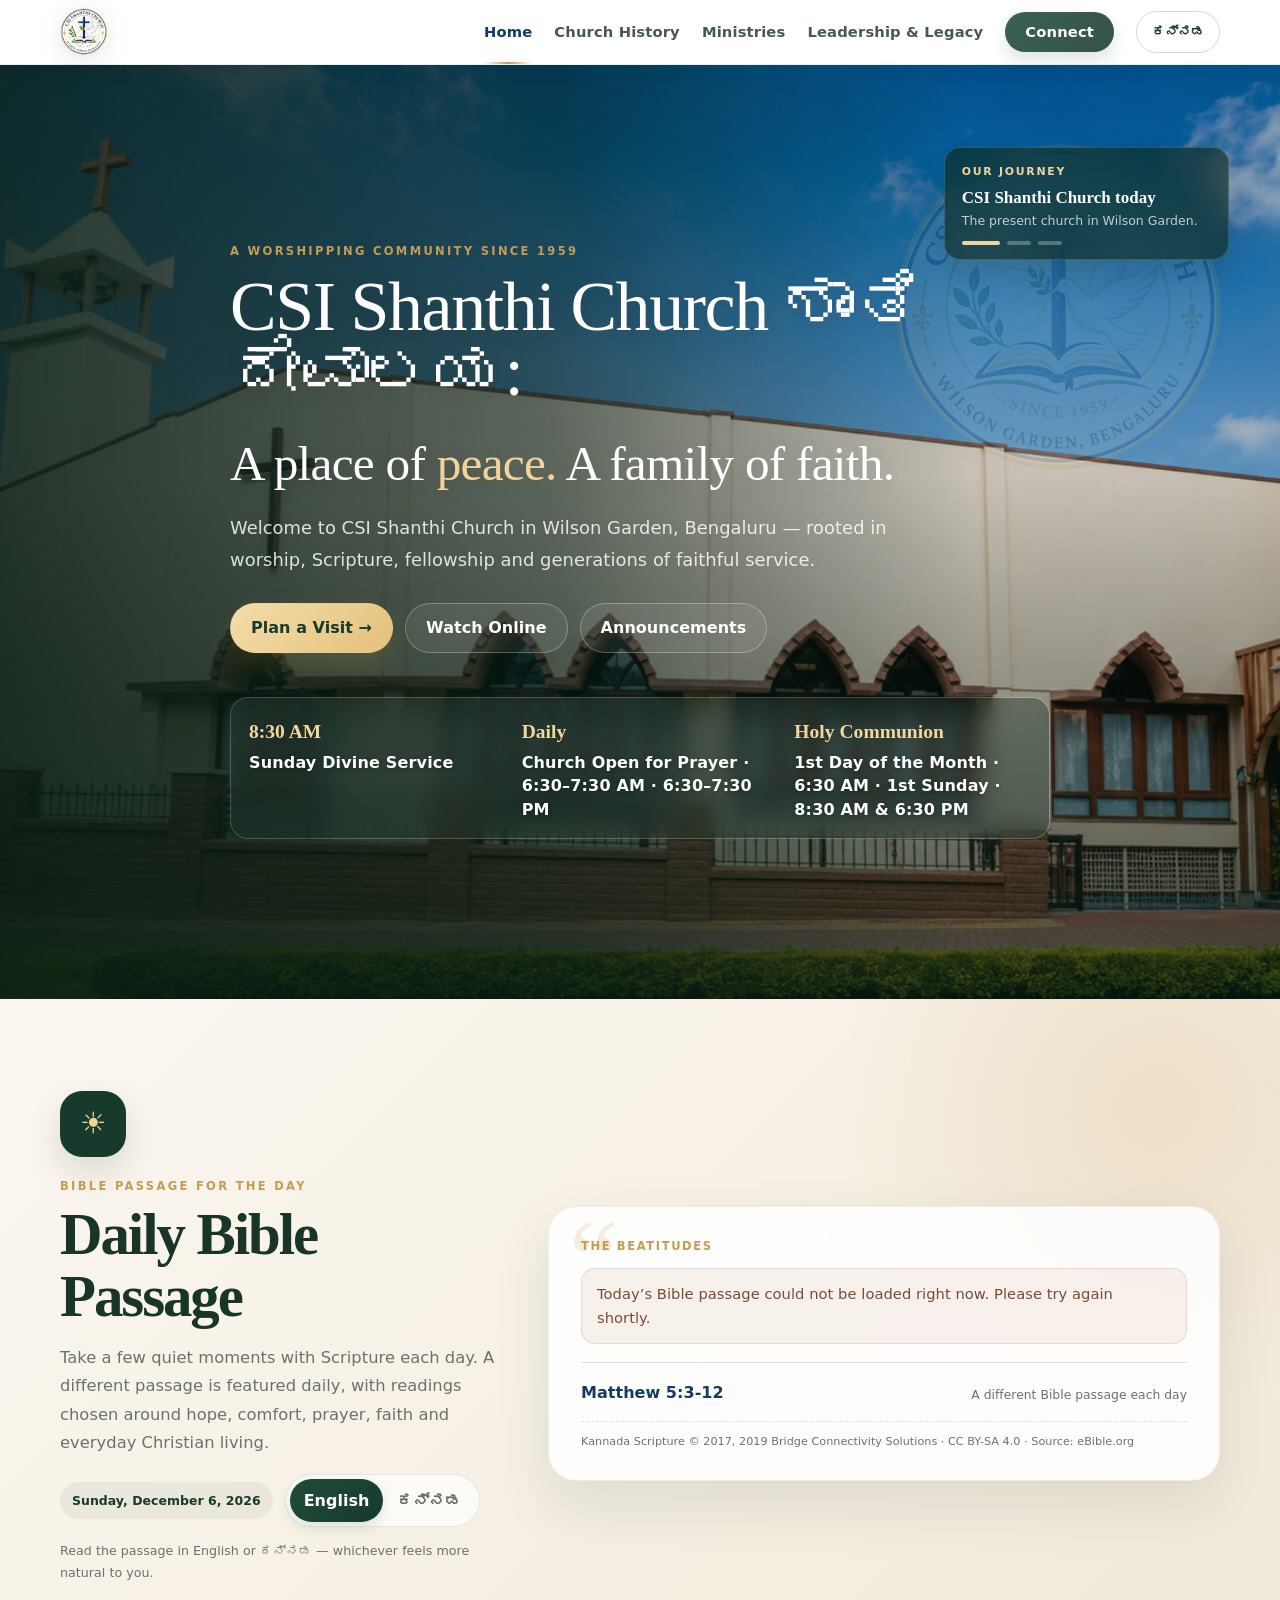
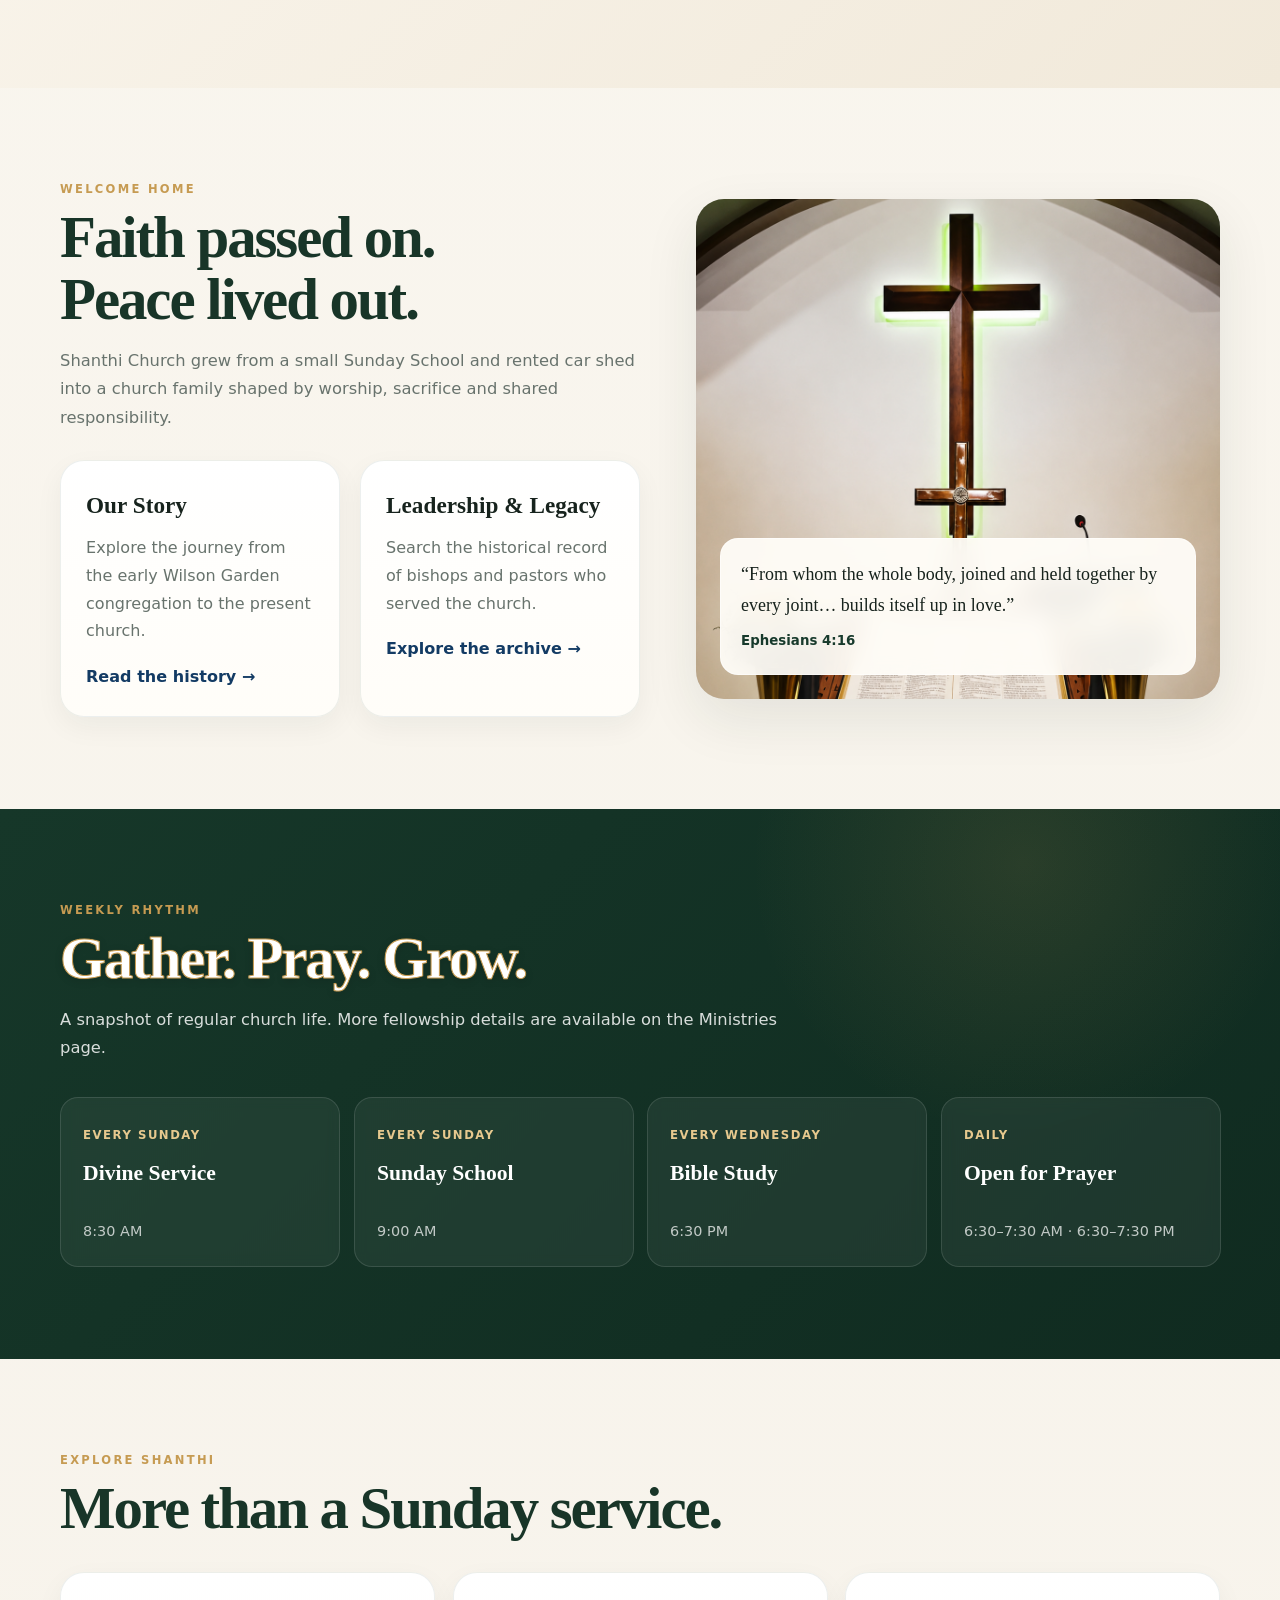
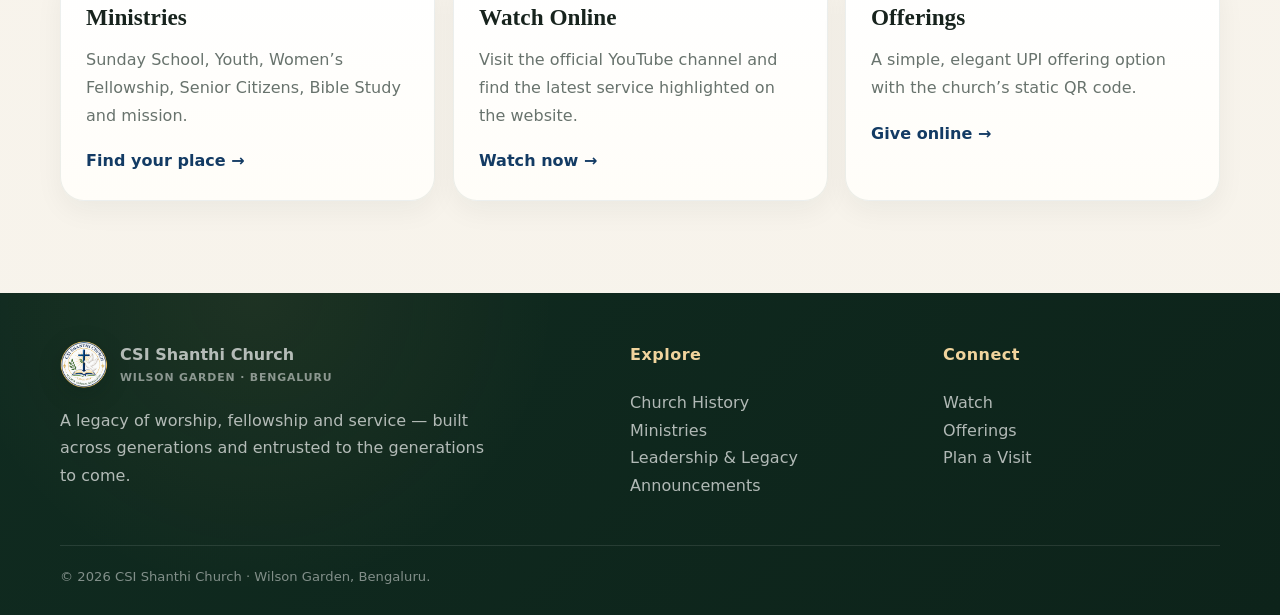
==== commit 62bf8e8f: "Update index.html" ====
--- a/index.html
+++ b/index.html
@@ -140,7 +140,14 @@
 <section class="band">
 <div class="container">
 <div class="eyebrow">Weekly rhythm</div>
-<h2 class="section-title dark-band-title">Gather. Pray. Grow.</h2>
+<h2 class="section-title" style="
+  color:#fff;
+  -webkit-text-fill-color:#fff;
+  -webkit-text-stroke:1px #c69b52;
+  text-shadow:0 0 1px #c69b52, 0 2px 8px rgba(0,0,0,.18);
+">
+  Gather. Pray. Grow.
+</h2>
 <p class="lead">A snapshot of regular church life. More fellowship details are available on the Ministries page.</p>
 <div class="schedule-grid">
 <article class="service-card"><div><span class="day">Every Sunday</span><h3>Divine Service</h3></div><p>8:30 AM</p></article>
--- a/assets/css/style-v30.css
+++ b/assets/css/style-v30.css
@@ -70,7 +70,15 @@
 .hero-stats{display:grid;grid-template-columns:repeat(3,1fr);margin-top:44px;border:1px solid rgba(255,255,255,.16);border-radius:18px;overflow:hidden;background:rgba(255,255,255,.09)}
 .hero-stats div{padding:17px 19px;background:rgba(10,30,21,.35)}
 .hero-stats strong{display:block;color:#f1d49d;font-family:Georgia,serif;font-size:1.18rem}
-.hero-stats span{font-size:.82rem;color:rgba(255,255,255,.72)}
+.hero-stats span{
+  font-size:1rem;
+  color:#fff;
+  font-family:Inter,system-ui,-apple-system,BlinkMacSystemFont,"Segoe UI",sans-serif;
+  font-weight:900;
+  line-height:1.45;
+  letter-spacing:.01em;
+  text-shadow:0 1px 4px rgba(0,0,0,.28);
+}
 .split{display:grid;grid-template-columns:1.05fr .95fr;gap:56px;align-items:center}
 .image-panel{border-radius:28px;overflow:hidden;box-shadow:var(--shadow);min-height:500px;position:relative;background:#ddd}
 .image-panel img{position:absolute;inset:0;width:100%;height:100%;object-fit:cover}
@@ -2326,3 +2334,24 @@
   text-shadow:0 1px 5px rgba(0,0,0,.30);
 }
 /* ===== end V33 stronger home hero-stat readability ===== */
+
+
+/* ===== Hero stat detail readability update ===== */
+.hero-home .hero-stats .hero-stat-detail{
+  color:#fff!important;
+  font-family:Inter,system-ui,-apple-system,BlinkMacSystemFont,"Segoe UI",sans-serif!important;
+  font-weight:900!important;
+  font-size:1rem!important;
+  line-height:1.45!important;
+  letter-spacing:.01em!important;
+  text-shadow:0 1px 4px rgba(0,0,0,.28)!important;
+}
+
+@media(max-width:650px){
+  .hero-home .hero-stats .hero-stat-detail{
+    font-size:.95rem!important;
+    line-height:1.5!important;
+  }
+}
+/* ===== end hero stat detail readability update ===== */
+
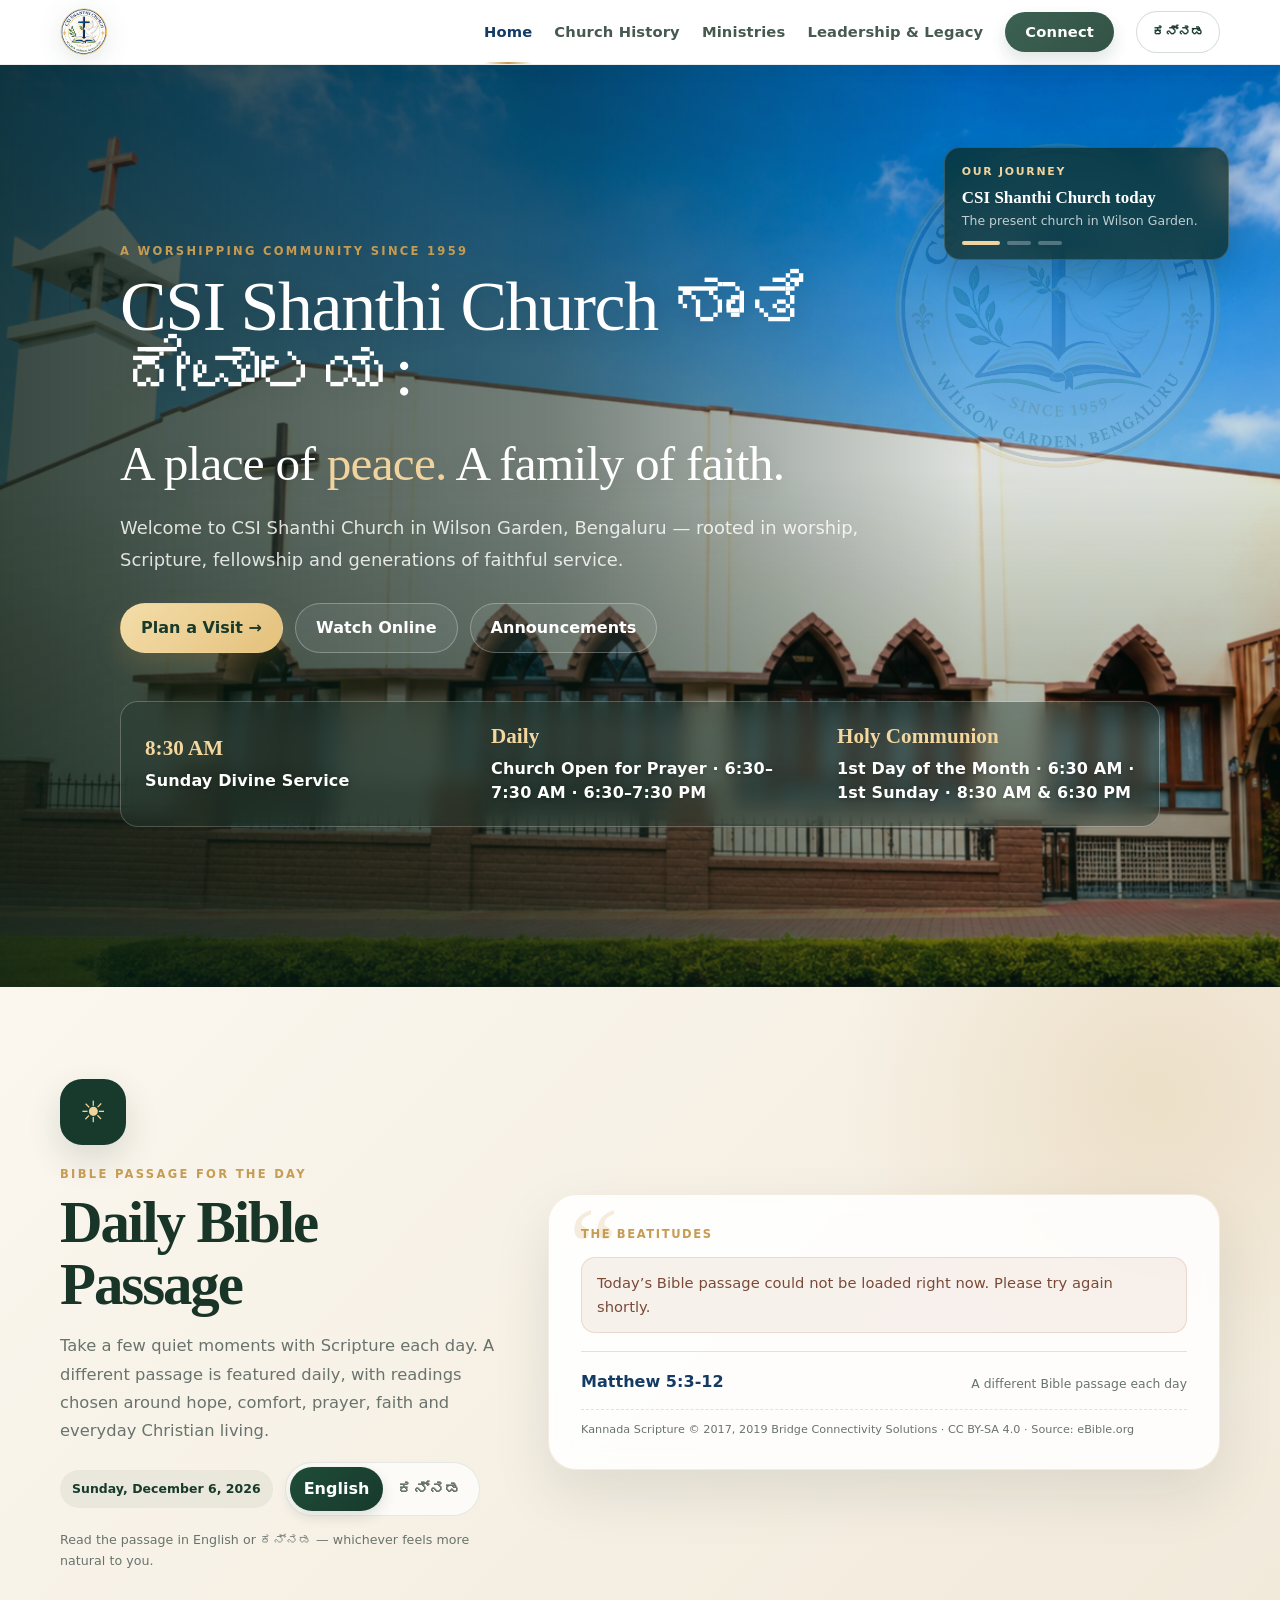
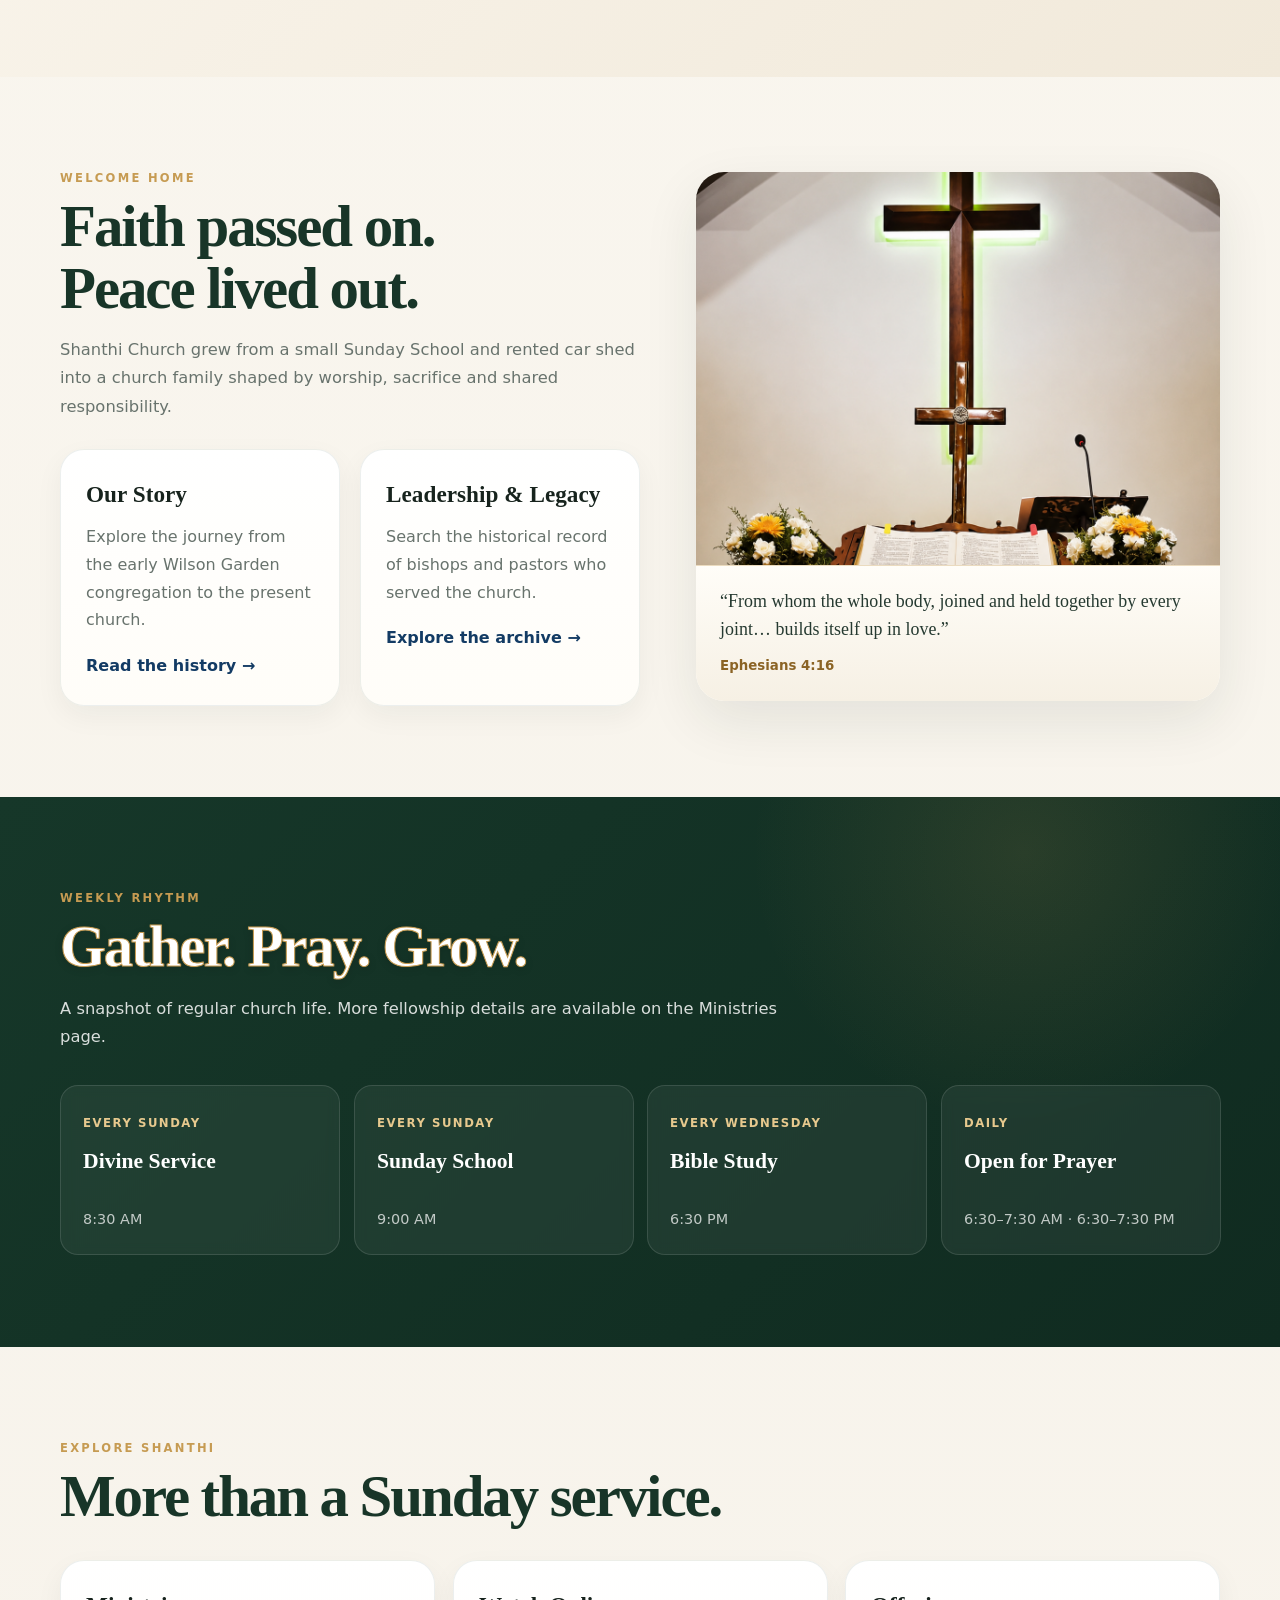
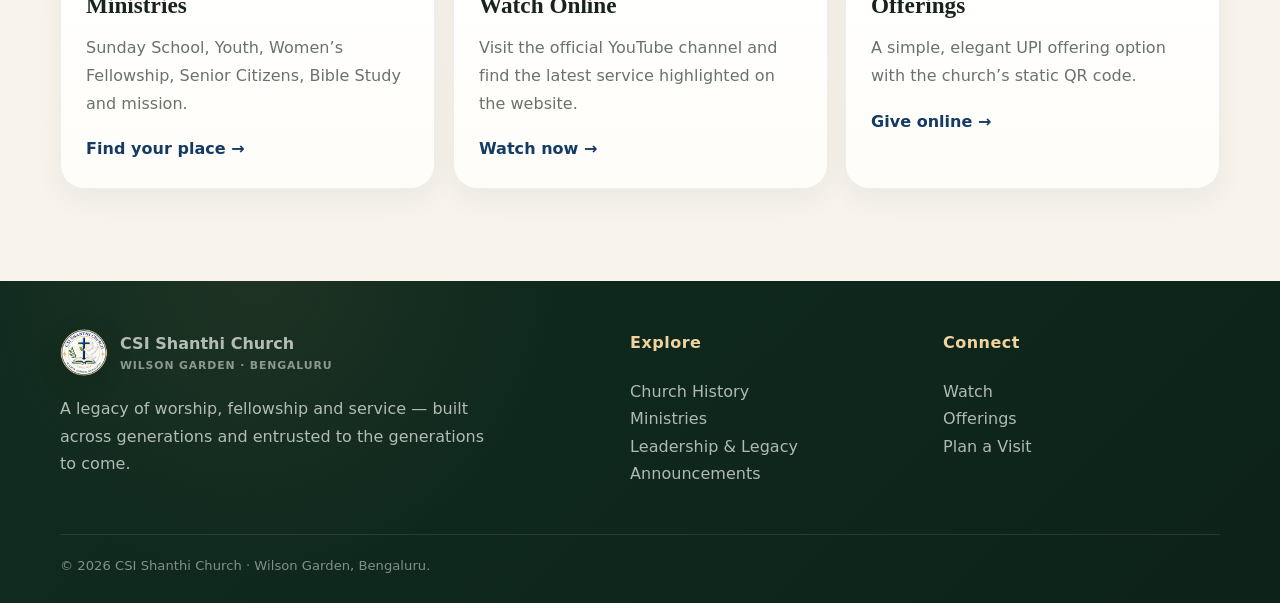
==== commit 4e96e683: "Add files via upload" ====
--- a/index.html
+++ b/index.html
@@ -10,7 +10,7 @@
 <meta content="CSI Shanthi Church, Wilson Garden, Bengaluru." name="description"/>
 <link href="assets/images/logo-official-transparent.png" rel="icon" type="image/png"/>
 <link href="assets/images/logo-official-transparent.png" rel="apple-touch-icon"/>
-<link href="assets/css/style-v30.css" rel="stylesheet"/>
+<link href="assets/css/style-v35.css?v=35" rel="stylesheet"/>
 <script>
 (function(){
   try{
@@ -131,9 +131,9 @@
 <a class="card link-card" href="leadership.html"><h3>Leadership &amp; Legacy</h3><p>Search the historical record of bishops and pastors who served the church.</p><span>Explore the archive →</span></a>
 </div>
 </div>
-<div class="image-panel">
+<div class="image-panel altar-panel">
 <img alt="Altar and cross inside CSI Shanthi Church" src="assets/images/altar-enhanced.png"/>
-<div class="quote-card"><p>“From whom the whole body, joined and held together by every joint… builds itself up in love.”</p><small>Ephesians 4:16</small></div>
+<div class="quote-card altar-verse"><p>“From whom the whole body, joined and held together by every joint… builds itself up in love.”</p><small>Ephesians 4:16</small></div>
 </div>
 </div>
 </section>
--- a/assets/css/style-v35.css
+++ b/assets/css/style-v35.css
@@ -0,0 +1,2554 @@
+
+:root{
+  --green:#173a2c;
+  --green-2:#285843;
+  --cream:#f7f4ec;
+  --paper:#fffdf8;
+  --ink:#17231d;
+  --muted:#69746d;
+  --gold:#c49a52;
+  --gold-soft:#ead8b6;
+  --line:#e5dfd3;
+  --white:#fff;
+  --shadow:0 20px 55px rgba(17,44,32,.10);
+  --radius:24px;
+}
+*{box-sizing:border-box}
+html{scroll-behavior:smooth}
+body{
+  margin:0;
+  background:var(--cream);
+  color:var(--ink);
+  font-family:Inter,ui-sans-serif,system-ui,-apple-system,BlinkMacSystemFont,"Segoe UI",sans-serif;
+  line-height:1.65;
+}
+img{max-width:100%;display:block}
+a{color:inherit;text-decoration:none}
+button,input{font:inherit}
+.container{width:min(1160px,calc(100% - 40px));margin:auto}
+.eyebrow{font-size:.74rem;text-transform:uppercase;letter-spacing:.18em;color:var(--gold);font-weight:850}
+h1,h2,h3,.serif{font-family:Georgia,"Times New Roman",serif}
+.section-title{font-size:clamp(2.15rem,5vw,4.25rem);line-height:1.02;letter-spacing:-.035em;margin:.45rem 0 1rem}
+.lead{font-size:1.08rem;color:var(--muted);max-width:760px}
+.btn{display:inline-flex;align-items:center;justify-content:center;gap:9px;min-height:50px;padding:0 20px;border-radius:999px;font-weight:800;border:1px solid transparent;transition:.2s ease}
+.btn:hover{transform:translateY(-2px)}
+.btn-primary{background:var(--green);color:#fff}
+.btn-gold{background:#efd5a1;color:var(--green)}
+.btn-outline{border-color:rgba(24,57,44,.18);background:rgba(255,255,255,.55)}
+section{padding:92px 0}
+.card{background:var(--paper);border:1px solid var(--line);border-radius:22px;box-shadow:0 12px 35px rgba(17,44,32,.05)}
+.site-header{
+  position:sticky;top:0;z-index:100;
+  background:rgba(247,244,236,.91);
+  backdrop-filter:blur(16px);
+  border-bottom:1px solid rgba(24,57,44,.08);
+}
+nav{height:76px;display:flex;align-items:center;justify-content:space-between;gap:24px}
+.brand{display:flex;align-items:center;gap:12px;font-weight:850;min-width:220px}
+.brand-mark{width:42px;height:42px;border-radius:50%;display:grid;place-items:center;background:var(--green);color:#f3d8a2;font-family:Georgia,serif;font-size:1.3rem}
+.brand small{display:block;color:var(--muted);font-size:.68rem;letter-spacing:.08em;text-transform:uppercase;font-weight:700}
+.nav-links{display:flex;align-items:center;gap:21px;font-size:.9rem;font-weight:750}
+.nav-links a{opacity:.8;position:relative}
+.nav-links a:hover,.nav-links a.active{opacity:1;color:var(--green)}
+.nav-links a.active:after{content:"";position:absolute;left:0;right:0;bottom:-10px;height:2px;background:var(--gold)}
+.nav-visit{padding:10px 15px;border-radius:999px;background:var(--green);color:white!important}
+.nav-visit.active:after{display:none}
+.menu-btn{display:none;border:0;background:none;color:var(--green);font-size:1.55rem}
+.page-hero{
+  position:relative;overflow:hidden;color:white;background:var(--green);
+  min-height:410px;display:grid;align-items:end;
+}
+.page-hero.has-image{min-height:520px}
+.page-hero img{position:absolute;inset:0;width:100%;height:100%;object-fit:cover}
+.page-hero:after{content:"";position:absolute;inset:0;background:linear-gradient(90deg,rgba(10,30,21,.87),rgba(10,30,21,.55) 48%,rgba(10,30,21,.16)),linear-gradient(0deg,rgba(10,30,21,.6),transparent 55%)}
+.page-hero-content{position:relative;z-index:2;padding:85px 0 62px;max-width:850px}
+.page-hero h1{font-size:clamp(3rem,7vw,6.3rem);line-height:.94;letter-spacing:-.05em;margin:12px 0 20px;font-weight:500}
+.page-hero p{font-size:1.12rem;max-width:720px;color:rgba(255,255,255,.84)}
+.hero-home{min-height:calc(100svh - 76px)}
+.hero-home .page-hero-content{padding-bottom:68px}
+.hero-actions{display:flex;flex-wrap:wrap;gap:12px;margin-top:28px}
+.hero-stats{display:grid;grid-template-columns:repeat(3,1fr);margin-top:44px;border:1px solid rgba(255,255,255,.16);border-radius:18px;overflow:hidden;background:rgba(255,255,255,.09)}
+.hero-stats div{padding:17px 19px;background:rgba(10,30,21,.35)}
+.hero-stats strong{display:block;color:#f1d49d;font-family:Georgia,serif;font-size:1.18rem}
+.hero-stats span{
+  font-size:1rem;
+  color:#fff;
+  font-family:Inter,system-ui,-apple-system,BlinkMacSystemFont,"Segoe UI",sans-serif;
+  font-weight:900;
+  line-height:1.45;
+  letter-spacing:.01em;
+  text-shadow:0 1px 4px rgba(0,0,0,.28);
+}
+.split{display:grid;grid-template-columns:1.05fr .95fr;gap:56px;align-items:center}
+.image-panel{border-radius:28px;overflow:hidden;box-shadow:var(--shadow);min-height:500px;position:relative;background:#ddd}
+.image-panel img{position:absolute;inset:0;width:100%;height:100%;object-fit:cover}
+.quote-card{position:absolute;left:24px;right:24px;bottom:24px;background:rgba(255,253,248,.94);backdrop-filter:blur(12px);border-radius:18px;padding:20px;border:1px solid rgba(255,255,255,.5)}
+.quote-card p{font-family:Georgia,serif;font-size:1.12rem;margin:0 0 6px}
+.quote-card small{color:var(--green);font-weight:850}
+.grid-3{display:grid;grid-template-columns:repeat(3,1fr);gap:18px}
+.grid-2{display:grid;grid-template-columns:repeat(2,1fr);gap:20px}
+.feature{padding:27px}
+.feature .icon{width:48px;height:48px;border-radius:15px;background:#eee7d8;display:grid;place-items:center;margin-bottom:20px}
+.feature h3{margin:0 0 8px;font-size:1.35rem}
+.feature p{margin:0;color:var(--muted);font-size:.94rem}
+.band{background:var(--green);color:white}
+.band .lead{color:rgba(255,255,255,.72)}
+.schedule-grid{display:grid;grid-template-columns:repeat(4,1fr);gap:14px;margin-top:34px}
+.service-card{padding:22px;border-radius:18px;border:1px solid rgba(255,255,255,.13);background:rgba(255,255,255,.055);min-height:170px;display:flex;flex-direction:column;justify-content:space-between}
+.service-card .day{font-size:.73rem;text-transform:uppercase;letter-spacing:.13em;color:#e7c98e;font-weight:850}
+.service-card h3{font-size:1.35rem;line-height:1.17;margin:13px 0}
+.service-card p{margin:0;color:rgba(255,255,255,.73);font-size:.9rem}
+.link-card{display:block;padding:25px;transition:.2s}
+.link-card:hover{transform:translateY(-4px);box-shadow:var(--shadow)}
+.link-card h3{font-size:1.45rem;margin:0 0 8px}
+.link-card p{color:var(--muted);margin:0 0 18px}
+.link-card span{font-weight:850;color:var(--green)}
+.timeline{display:grid;grid-template-columns:repeat(4,1fr);border-top:1px solid #cbbfa9;margin-top:40px}
+.timeline-item{padding:27px 24px 0 0;position:relative}
+.timeline-item:before{content:"";position:absolute;top:-7px;left:0;width:13px;height:13px;border-radius:50%;background:var(--green);box-shadow:0 0 0 5px var(--cream)}
+.timeline-item .year{font-size:.8rem;letter-spacing:.09em;color:var(--green);font-weight:900}
+.timeline-item h3{font-size:1.3rem;margin:8px 0}
+.timeline-item p{color:var(--muted);font-size:.91rem;margin:0}
+.archive-toolbar{display:flex;gap:12px;align-items:center;justify-content:space-between;margin:30px 0 22px}
+.search-box{flex:1;position:relative}
+.search-box input{width:100%;border:1px solid var(--line);background:var(--paper);border-radius:999px;padding:14px 18px 14px 44px;color:var(--ink);outline:none}
+.search-box:before{content:"⌕";position:absolute;left:17px;top:9px;color:var(--muted);font-size:1.3rem}
+.filter-buttons{display:flex;gap:8px;flex-wrap:wrap}
+.filter-btn{border:1px solid var(--line);background:var(--paper);border-radius:999px;padding:11px 15px;font-weight:800;color:var(--muted);cursor:pointer}
+.filter-btn.active{background:var(--green);color:white;border-color:var(--green)}
+.archive-grid{display:grid;grid-template-columns:repeat(3,1fr);gap:16px}
+.person-card{padding:22px;min-height:172px;display:flex;flex-direction:column;justify-content:space-between}
+.person-card.hidden{display:none}
+.person-role{font-size:.72rem;text-transform:uppercase;letter-spacing:.12em;color:var(--gold);font-weight:900}
+.person-card h3{margin:9px 0 6px;font-size:1.25rem}
+.person-years{font-weight:850;color:var(--green)}
+.person-note{font-size:.86rem;color:var(--muted);margin:5px 0 0}
+.archive-note{margin-top:22px;padding:16px 18px;border-left:3px solid var(--gold);background:rgba(255,255,255,.5);color:var(--muted)}
+.ministry-list{display:grid;grid-template-columns:repeat(3,1fr);gap:18px;margin-top:32px}
+.ministry-card{padding:28px}
+.ministry-card h3{font-size:1.45rem;margin:0 0 8px}
+.ministry-card p{color:var(--muted);margin:0}
+.connect-grid{display:grid;grid-template-columns:1.05fr .95fr;gap:38px;align-items:start}
+.youtube-card{position:relative;min-height:430px;border-radius:25px;overflow:hidden;background:#111;display:block}
+.youtube-card img{position:absolute;inset:0;width:100%;height:100%;object-fit:cover;opacity:.78}
+.youtube-card:after{content:"";position:absolute;inset:0;background:linear-gradient(0deg,rgba(0,0,0,.83),transparent 70%)}
+.youtube-content{position:absolute;z-index:2;left:28px;right:28px;bottom:26px;color:white}
+.youtube-content h3{font-size:2rem;margin:6px 0}
+.play{position:absolute;z-index:3;left:50%;top:47%;transform:translate(-50%,-50%);width:72px;height:72px;border-radius:50%;display:grid;place-items:center;background:white;color:var(--green);font-size:1.55rem;box-shadow:0 12px 30px rgba(0,0,0,.25);padding-left:4px}
+.offering-card{padding:28px}
+.qr-shell{width:min(100%,330px);margin:18px auto;background:white;padding:15px;border-radius:25px;border:1px solid var(--line);box-shadow:0 18px 40px rgba(17,44,32,.08)}
+.qr-shell img{width:100%;aspect-ratio:1;object-fit:contain}
+.upi-box{background:rgba(24,57,44,.06);border:1px solid rgba(24,57,44,.1);padding:14px 16px;border-radius:16px}
+.upi-box small{display:block;color:var(--muted);text-transform:uppercase;letter-spacing:.12em;font-weight:800;font-size:.72rem}
+.upi-box strong{word-break:break-all;color:var(--green)}
+.contact-list{margin-top:24px}
+.contact-row{padding:16px 0;border-bottom:1px solid var(--line)}
+.contact-row:last-child{border-bottom:0}
+.contact-row small{display:block;color:var(--muted);margin-bottom:3px}
+.cta-panel{padding:32px;background:var(--green);color:white;border-radius:25px}
+.cta-panel p{color:rgba(255,255,255,.72)}
+footer{background:#10281f;color:white;padding:48px 0 26px}
+.footer-grid{display:grid;grid-template-columns:1.35fr repeat(2,.7fr);gap:36px}
+footer p,footer a{color:rgba(255,255,255,.68)}
+footer h4{margin-top:0;color:#f1d49d}
+.footer-bottom{border-top:1px solid rgba(255,255,255,.1);margin-top:30px;padding-top:20px;color:rgba(255,255,255,.48);font-size:.82rem}
+.back-to-top{position:fixed;right:20px;bottom:20px;z-index:90;width:48px;height:48px;border:0;border-radius:50%;background:var(--green);color:white;box-shadow:0 12px 30px rgba(16,40,31,.25);cursor:pointer;opacity:0;visibility:hidden;transform:translateY(8px);transition:.2s}
+.back-to-top.show{opacity:1;visibility:visible;transform:translateY(0)}
+
+.identity-masthead{background:radial-gradient(circle at 78% 0%,rgba(196,154,82,.12),transparent 28%),linear-gradient(180deg,#fffdf8,#f5f0e5);border-bottom:1px solid rgba(23,58,44,.10)}
+.identity-inner{min-height:155px;display:grid;grid-template-columns:118px 1fr auto;align-items:center;gap:26px;padding:18px 0}
+.identity-logo{width:112px;height:112px;filter:drop-shadow(0 8px 18px rgba(23,58,44,.12))}
+.identity-title .church-name{margin:0;color:#153b65;font-family:Georgia,"Times New Roman",serif;font-size:clamp(2.35rem,4.2vw,4.7rem);line-height:.92;letter-spacing:.015em;font-weight:700;text-transform:uppercase;text-shadow:0 2px 0 rgba(255,255,255,.6)}
+.identity-title .location-line{display:flex;align-items:center;gap:13px;margin-top:12px;color:var(--green);font-size:.78rem;letter-spacing:.28em;text-transform:uppercase;font-weight:850}
+.identity-title .location-line:before,.identity-title .location-line:after{content:"";height:1px;width:58px;background:linear-gradient(90deg,transparent,var(--gold))}
+.identity-title .location-line:after{background:linear-gradient(90deg,var(--gold),transparent)}
+.identity-motto{max-width:240px;text-align:right;color:#41594d;font-family:Georgia,"Times New Roman",serif;font-style:italic;font-size:1.02rem;line-height:1.5}
+.identity-motto strong{display:block;margin-top:6px;color:var(--gold);font-family:Inter,system-ui,sans-serif;font-style:normal;font-size:.69rem;letter-spacing:.12em;text-transform:uppercase}
+.daily-word{position:relative;overflow:hidden;background:radial-gradient(circle at 86% 20%,rgba(196,154,82,.16),transparent 27%),linear-gradient(135deg,#fffdf8 0%,#f3eddf 100%)}
+.daily-word-grid{position:relative;z-index:2;display:grid;grid-template-columns:.8fr 1.2fr;gap:52px;align-items:center}
+.daily-date{display:inline-flex;align-items:center;gap:9px;padding:8px 12px;border-radius:999px;background:rgba(23,58,44,.06);color:var(--green);font-size:.78rem;font-weight:800}
+.daily-icon{width:66px;height:66px;border-radius:22px;background:var(--green);color:#f1d49d;display:grid;place-items:center;font-size:1.85rem;box-shadow:0 14px 34px rgba(23,58,44,.14);margin-bottom:20px}
+.daily-passage-card{position:relative;padding:34px 36px;border-radius:28px;background:rgba(255,255,255,.88);border:1px solid rgba(23,58,44,.10);box-shadow:var(--shadow);backdrop-filter:blur(10px)}
+.daily-passage-card:before{content:"“";position:absolute;top:-4px;left:20px;color:rgba(196,154,82,.25);font-family:Georgia,serif;font-size:7rem;line-height:1}
+.daily-theme{position:relative;z-index:1;color:var(--gold);font-size:.72rem;letter-spacing:.14em;text-transform:uppercase;font-weight:900}
+.daily-text{position:relative;z-index:1;margin:12px 0 18px;color:#263a31;font-family:Georgia,"Times New Roman",serif;font-size:clamp(1.2rem,2.2vw,1.65rem);line-height:1.62}
+.daily-reference{display:flex;justify-content:space-between;gap:14px;align-items:end;padding-top:16px;border-top:1px solid var(--line)}
+.daily-reference strong{color:var(--green);font-size:1rem}.daily-reference span{color:var(--muted);font-size:.77rem;text-align:right}.daily-refresh-note{margin-top:13px;color:var(--muted);font-size:.79rem}
+
+
+.daily-controls{display:flex;align-items:center;gap:12px;flex-wrap:wrap;margin-top:14px}
+.language-toggle{display:inline-flex;padding:4px;border-radius:999px;background:rgba(23,58,44,.07);border:1px solid rgba(23,58,44,.10)}
+.language-btn{border:0;background:transparent;color:var(--muted);padding:8px 14px;border-radius:999px;font-weight:850;cursor:pointer}
+.language-btn.active{background:var(--green);color:white;box-shadow:0 5px 14px rgba(23,58,44,.14)}
+.daily-text.kn{font-family:"Noto Sans Kannada","Tunga","Nirmala UI",system-ui,sans-serif;line-height:1.8}
+
+
+.daily-source-note{
+  margin-top:14px;padding-top:12px;border-top:1px dashed var(--line);
+  color:var(--muted);font-size:.7rem;line-height:1.5
+}
+.daily-loading{opacity:.66}
+.daily-error{
+  padding:13px 15px;border-radius:14px;background:rgba(150,70,40,.07);
+  border:1px solid rgba(150,70,40,.14);color:#7a4a36;
+  font-family:Inter,system-ui,sans-serif;font-size:.92rem
+}
+
+@media(max-width:980px){
+  .nav-links{display:none;position:absolute;top:76px;left:18px;right:18px;flex-direction:column;align-items:stretch;background:var(--paper);border:1px solid var(--line);border-radius:18px;padding:16px;box-shadow:var(--shadow)}
+  .nav-links.open{display:flex}
+  .nav-links a{padding:8px 6px}.nav-links a.active:after{display:none}
+  .menu-btn{display:block}
+  .split,.connect-grid{grid-template-columns:1fr}
+  .identity-inner{grid-template-columns:92px 1fr;min-height:132px}
+  .identity-logo{width:88px;height:88px}
+  .identity-motto{display:none}
+  .daily-word-grid{grid-template-columns:1fr;gap:28px}
+  .grid-3,.ministry-list,.archive-grid{grid-template-columns:repeat(2,1fr)}
+  .schedule-grid{grid-template-columns:repeat(2,1fr)}
+  .timeline{grid-template-columns:repeat(2,1fr);border-top:0;gap:24px}
+  .timeline-item{border-top:1px solid #cbbfa9}
+}
+@media(max-width:650px){
+  .container{width:min(100% - 28px,1160px)}
+  section{padding:70px 0}
+  nav{height:68px}.nav-links{top:68px;left:12px;right:12px}
+  .brand{font-size:.92rem;min-width:0}.brand-mark{width:38px;height:38px}.brand small{font-size:.62rem}
+  .identity-inner{grid-template-columns:64px 1fr;gap:14px;min-height:108px;padding:12px 0}
+  .identity-logo{width:62px;height:62px}
+  .identity-title .church-name{font-size:clamp(1.65rem,8.5vw,2.5rem);line-height:.96}
+  .identity-title .location-line{font-size:.57rem;letter-spacing:.13em;gap:7px;margin-top:8px}
+  .identity-title .location-line:before,.identity-title .location-line:after{width:18px}
+  .daily-passage-card{padding:27px 22px;border-radius:22px}
+  .daily-reference{align-items:flex-start;flex-direction:column}
+  .daily-reference span{text-align:left}
+  .page-hero.has-image{min-height:82svh}.hero-home{min-height:calc(100svh - 68px)}
+  .page-hero-content{padding:72px 0 42px}.page-hero h1{font-size:clamp(3rem,15vw,4.7rem)}
+  .hero-actions{display:grid}.hero-actions .btn{width:100%}
+  .hero-stats{grid-template-columns:1fr}
+  .grid-3,.grid-2,.ministry-list,.archive-grid,.schedule-grid,.timeline,.footer-grid{grid-template-columns:1fr}
+  .image-panel{min-height:430px}
+  .archive-toolbar{align-items:stretch;flex-direction:column}
+  .filter-buttons{display:grid;grid-template-columns:repeat(3,1fr)}
+  .filter-btn{padding:10px 8px;font-size:.82rem}
+  .youtube-card{min-height:360px}
+  .back-to-top{right:13px;bottom:13px;width:46px;height:46px}
+}
+
+
+
+/* ===== Premium branding & decluttered header refresh ===== */
+body{line-height:1.72}
+.lead{font-size:1.02rem;max-width:720px}
+.section-title{font-size:clamp(2rem,4.6vw,4rem);line-height:1.05}
+.site-top{
+  background:
+    radial-gradient(circle at 86% 10%,rgba(196,154,82,.14),transparent 26%),
+    linear-gradient(180deg,#fffdf8 0%,#f6f0e3 100%);
+  border-bottom:1px solid rgba(23,58,44,.08);
+}
+.branding-shell{
+  display:grid;
+  grid-template-columns:auto 1fr auto;
+  gap:24px;
+  align-items:center;
+  min-height:126px;
+  padding:16px 0;
+}
+.branding-logo{
+  width:92px;height:92px;
+  display:grid;place-items:center;
+  border-radius:28px;
+  background:rgba(255,255,255,.7);
+  box-shadow:0 16px 36px rgba(17,44,32,.08);
+  border:1px solid rgba(23,58,44,.08);
+}
+.branding-logo img{width:78px;height:78px;display:block}
+.brand-kicker{
+  color:var(--gold);
+  font-size:.74rem;
+  text-transform:uppercase;
+  letter-spacing:.22em;
+  font-weight:900;
+  margin-bottom:6px;
+}
+.brand-title{
+  color:#153b65;
+  font-family:Georgia,"Times New Roman",serif;
+  font-size:clamp(2.15rem,4.5vw,4.15rem);
+  line-height:.96;
+  font-weight:700;
+  letter-spacing:.02em;
+  text-transform:uppercase;
+}
+.brand-sub{
+  margin-top:10px;
+  color:var(--green);
+  font-size:.82rem;
+  letter-spacing:.22em;
+  text-transform:uppercase;
+  font-weight:850;
+}
+.branding-meta{
+  display:flex;
+  flex-direction:column;
+  align-items:flex-end;
+  gap:10px;
+}
+.meta-pill{
+  display:inline-flex;
+  align-items:center;
+  justify-content:center;
+  padding:10px 14px;
+  border-radius:999px;
+  background:rgba(255,255,255,.82);
+  border:1px solid rgba(23,58,44,.10);
+  color:#47594f;
+  font-size:.78rem;
+  font-weight:800;
+  box-shadow:0 10px 20px rgba(17,44,32,.04);
+  white-space:nowrap;
+}
+.site-header{
+  position:sticky;top:0;z-index:100;
+  background:rgba(255,253,248,.92);
+  backdrop-filter:blur(18px);
+  border-bottom:1px solid rgba(23,58,44,.08);
+}
+nav{
+  height:64px;
+  display:flex;
+  align-items:center;
+  justify-content:space-between;
+  gap:20px;
+}
+.nav-logo{
+  width:42px;height:42px;
+  display:grid;place-items:center;
+  border-radius:14px;
+  background:rgba(23,58,44,.05);
+  border:1px solid rgba(23,58,44,.08);
+  flex:0 0 auto;
+}
+.nav-logo img{width:30px;height:30px;display:block}
+.nav-links{gap:24px;font-size:.9rem}
+.nav-links a{
+  opacity:.88;
+  padding:6px 0;
+}
+.nav-links a.active:after{bottom:-13px}
+.nav-visit{
+  padding:10px 16px;
+  border-radius:999px;
+  background:var(--green);
+  color:white!important;
+}
+.hero-home .page-hero-content{max-width:820px}
+.hero-stats{
+  grid-template-columns:repeat(3,minmax(0,1fr));
+  gap:0;
+  background:rgba(255,255,255,.08);
+}
+.hero-stats div{padding:17px 18px}
+.card{
+  border-radius:24px;
+  box-shadow:0 12px 28px rgba(17,44,32,.05);
+}
+.link-card,.person-card,.ministry-card,.offering-card,.cta-panel{border-radius:24px}
+.footer-logo{
+  width:38px;height:38px;border-radius:12px;display:block;flex:0 0 auto
+}
+.brand-footer{align-items:center;gap:12px}
+.daily-word-grid{gap:40px}
+.daily-passage-card{padding:30px 32px}
+.contact-row strong,.contact-row a{word-break:break-word}
+
+/* cleaner mobile layout */
+@media(max-width:980px){
+  .branding-shell{
+    grid-template-columns:72px 1fr;
+    gap:16px;
+    min-height:96px;
+    padding:14px 0;
+  }
+  .branding-logo{width:72px;height:72px;border-radius:22px}
+  .branding-logo img{width:60px;height:60px}
+  .branding-meta{display:none}
+  .brand-title{font-size:clamp(1.8rem,6.5vw,2.9rem)}
+  .brand-sub{font-size:.7rem;letter-spacing:.14em}
+}
+@media(max-width:650px){
+  body{line-height:1.68}
+  .container{width:min(100% - 24px,1160px)}
+  .site-top{border-bottom:0}
+  .branding-shell{
+    grid-template-columns:58px 1fr;
+    gap:12px;
+    min-height:82px;
+    padding:12px 0 10px;
+  }
+  .branding-logo{
+    width:58px;height:58px;border-radius:18px;
+    box-shadow:0 10px 22px rgba(17,44,32,.06);
+  }
+  .branding-logo img{width:48px;height:48px}
+  .brand-kicker{font-size:.55rem;letter-spacing:.13em;margin-bottom:4px}
+  .brand-title{
+    font-size:clamp(1.45rem,7.5vw,2.15rem);
+    line-height:1.02;
+    letter-spacing:.01em;
+  }
+  .brand-sub{
+    margin-top:6px;
+    font-size:.62rem;
+    letter-spacing:.11em;
+  }
+  nav{height:58px}
+  .nav-logo{width:38px;height:38px;border-radius:12px}
+  .nav-logo img{width:26px;height:26px}
+  .nav-links{
+    top:58px;
+    left:10px;
+    right:10px;
+    gap:4px;
+    padding:12px;
+    border-radius:18px;
+  }
+  .nav-links a{
+    font-size:.95rem;
+    padding:10px 8px;
+  }
+  .nav-visit{padding:10px 12px}
+  .page-hero-content{padding:58px 0 36px}
+  .hero-stats{
+    margin-top:28px;
+    border-radius:18px;
+  }
+  .hero-stats div{padding:14px 15px}
+  .section-title{font-size:clamp(1.75rem,9vw,2.5rem)}
+  .lead{font-size:.97rem}
+  .daily-word-grid{gap:24px}
+  .daily-passage-card{padding:24px 20px}
+  .daily-text{font-size:1.08rem;line-height:1.72}
+  .footer-grid{gap:24px}
+}
+/* ===== end premium refresh ===== */
+
+
+
+/* ===== V7 custom user-logo refinement ===== */
+.site-top-centered{
+  background:
+    radial-gradient(circle at 50% 0%, rgba(196,154,82,.10), transparent 30%),
+    linear-gradient(180deg,#ffffff 0%,#f7f3ea 100%);
+  border-bottom:1px solid rgba(23,58,44,.06);
+}
+.site-top-centered .container{
+  display:flex;
+  justify-content:center;
+}
+.site-logo-lockup{
+  display:block;
+  padding:18px 0 14px;
+  width:100%;
+}
+.site-logo-lockup img{
+  display:block;
+  width:min(100%, 500px);
+  margin:0 auto;
+  height:auto;
+}
+.site-header{
+  background:rgba(255,255,255,.92);
+  border-bottom:1px solid rgba(23,58,44,.07);
+}
+nav{
+  height:62px;
+}
+.nav-logo-clean{
+  width:40px;
+  height:40px;
+  border-radius:12px;
+  background:transparent;
+  border:0;
+  padding:0;
+}
+.nav-logo-clean img{
+  width:40px;
+  height:40px;
+  border-radius:10px;
+  display:block;
+}
+.nav-links{
+  gap:22px;
+}
+.nav-links a{
+  font-size:.92rem;
+  letter-spacing:.01em;
+}
+.footer-logo-clean{
+  width:40px;
+  height:40px;
+  border-radius:10px;
+  background:#fff;
+  object-fit:cover;
+}
+.brand-footer span{
+  display:block;
+}
+.brand-footer small{
+  display:block;
+}
+.page-hero-content p,
+.lead,
+.feature p,
+.link-card p,
+.ministry-card p,
+.person-note,
+.contact-row small{
+  line-height:1.74;
+}
+.daily-word .lead{
+  max-width:640px;
+}
+
+/* mobile declutter */
+@media(max-width:980px){
+  .site-logo-lockup img{
+    width:min(100%, 410px);
+  }
+}
+@media(max-width:650px){
+  .site-logo-lockup{
+    padding:12px 0 8px;
+  }
+  .site-logo-lockup img{
+    width:min(100%, 280px);
+  }
+  nav{
+    height:56px;
+  }
+  .nav-logo-clean{
+    width:34px;
+    height:34px;
+  }
+  .nav-logo-clean img{
+    width:34px;
+    height:34px;
+    border-radius:9px;
+  }
+  .menu-btn{
+    font-size:1.4rem;
+  }
+  .nav-links{
+    top:56px;
+    left:8px;
+    right:8px;
+    padding:10px;
+    gap:2px;
+    border-radius:16px;
+  }
+  .nav-links a{
+    padding:10px 8px;
+    font-size:.93rem;
+  }
+  .hero-home .page-hero-content{
+    padding-top:52px;
+  }
+  .hero-stats span{
+    font-size:.8rem;
+  }
+  .daily-date{
+    font-size:.72rem;
+  }
+  .daily-passage-card,
+  .card{
+    border-radius:20px;
+  }
+}
+/* ===== end V7 refinement ===== */
+
+
+
+/* ===== V8 luxury polish ===== */
+:root{
+  --green:#173a2c;
+  --green-2:#234f3c;
+  --cream:#f8f4eb;
+  --paper:#fffdf9;
+  --ink:#17231d;
+  --muted:#68736d;
+  --gold:#c69b52;
+  --gold-soft:#ead9b8;
+  --navy:#133b64;
+  --line:#e7e0d4;
+  --shadow:0 20px 55px rgba(17,44,32,.09);
+  --shadow-soft:0 10px 28px rgba(17,44,32,.05);
+}
+body{
+  background:linear-gradient(180deg,#faf7f0 0%,#f7f3eb 100%);
+  color:var(--ink);
+  letter-spacing:.002em;
+}
+h1,h2,h3,.serif{font-family:Georgia,"Times New Roman",serif}
+.eyebrow{color:var(--gold);font-size:.72rem;letter-spacing:.20em;font-weight:900}
+.section-title{color:#183528;text-wrap:balance}
+.lead{color:#68736d}
+
+.site-top-centered{
+  background:
+    radial-gradient(circle at 50% -20%,rgba(198,155,82,.16),transparent 32%),
+    linear-gradient(180deg,#ffffff 0%,#f8f3e8 100%);
+}
+.site-logo-lockup{padding:22px 0 16px}
+.site-logo-lockup img{
+  width:min(100%,520px);
+  filter:drop-shadow(0 14px 26px rgba(19,59,100,.08));
+}
+
+.site-header{box-shadow:0 8px 22px rgba(18,48,35,.035)}
+.nav-links a{color:#2c4337;transition:.2s ease}
+.nav-links a:hover,.nav-links a.active{color:var(--navy)}
+.nav-links a.active:after{
+  background:linear-gradient(90deg,transparent,var(--gold),transparent);
+  height:2px;
+}
+.nav-visit{
+  background:linear-gradient(135deg,#1e4d39,#173a2c);
+  box-shadow:0 8px 18px rgba(23,58,44,.16);
+}
+.nav-visit:hover{
+  color:white!important;
+  box-shadow:0 12px 24px rgba(23,58,44,.20);
+}
+
+.page-hero{background:#163326}
+.page-hero img{filter:saturate(.94) contrast(1.02) brightness(.96)}
+.page-hero:after{
+  background:
+    linear-gradient(90deg,rgba(8,29,20,.88) 0%,rgba(8,29,20,.63) 43%,rgba(8,29,20,.18) 76%),
+    linear-gradient(0deg,rgba(8,29,20,.62) 0%,transparent 56%);
+}
+.page-hero h1{text-shadow:0 5px 24px rgba(0,0,0,.14)}
+.hero-actions .btn-gold{
+  background:linear-gradient(135deg,#f4dda9,#e4c17c);
+  box-shadow:0 12px 26px rgba(182,139,64,.22);
+}
+.hero-actions .btn-gold:hover{box-shadow:0 16px 32px rgba(182,139,64,.28)}
+.hero-stats{
+  backdrop-filter:blur(10px);
+  border-color:rgba(255,255,255,.16);
+}
+.hero-stats div{background:rgba(12,35,25,.38)}
+.hero-stats strong{color:#f3d79f;font-size:1.22rem}
+.hero-stats span{color:rgba(255,255,255,.78)}
+
+.card{
+  background:linear-gradient(180deg,rgba(255,255,255,.98),rgba(255,253,248,.98));
+  border:1px solid rgba(23,58,44,.08);
+  box-shadow:var(--shadow-soft);
+  transition:transform .24s ease,box-shadow .24s ease,border-color .24s ease;
+}
+.card:hover{
+  transform:translateY(-4px);
+  box-shadow:var(--shadow);
+  border-color:rgba(198,155,82,.22);
+}
+.link-card span{color:var(--navy)}
+.feature .icon{
+  background:linear-gradient(135deg,#f0eadc,#e9ddc7);
+  color:var(--green);
+}
+.band{
+  background:
+    radial-gradient(circle at 80% 10%,rgba(198,155,82,.13),transparent 24%),
+    linear-gradient(135deg,#163729,#102b20);
+}
+.service-card{
+  background:rgba(255,255,255,.055);
+  backdrop-filter:blur(6px);
+  border-color:rgba(255,255,255,.12);
+}
+.service-card:hover{background:rgba(255,255,255,.085)}
+.timeline-item:before{background:var(--gold)}
+.timeline-item .year{color:var(--navy)}
+
+.daily-word{
+  background:
+    radial-gradient(circle at 90% 15%,rgba(198,155,82,.18),transparent 24%),
+    linear-gradient(135deg,#fbf7ef 0%,#f1e9da 100%);
+}
+.daily-passage-card{
+  border:1px solid rgba(198,155,82,.18);
+  box-shadow:0 24px 58px rgba(17,44,32,.10);
+}
+.daily-passage-card:before{color:rgba(198,155,82,.18)}
+.language-toggle{background:rgba(255,255,255,.72)}
+.language-btn.active{background:linear-gradient(135deg,#1f4c39,#173a2c)}
+.daily-reference strong{color:var(--navy)}
+
+.filter-btn.active{background:linear-gradient(135deg,#1d4b38,#173a2c)}
+.person-card{position:relative;overflow:hidden}
+.person-card:after{
+  content:"";
+  position:absolute;
+  left:0;right:0;top:0;
+  height:3px;
+  background:linear-gradient(90deg,transparent,var(--gold),transparent);
+  opacity:.65;
+}
+
+.offering-card{border-color:rgba(198,155,82,.18)}
+.qr-shell{
+  box-shadow:0 18px 40px rgba(17,44,32,.08);
+  border-color:rgba(198,155,82,.18);
+}
+.upi-box{
+  background:linear-gradient(180deg,rgba(23,58,44,.055),rgba(23,58,44,.035));
+}
+
+footer{
+  background:
+    radial-gradient(circle at 20% 0%,rgba(198,155,82,.08),transparent 28%),
+    linear-gradient(135deg,#102b20,#0d231a);
+}
+footer h4{color:#f1d49d;letter-spacing:.03em}
+
+.btn{transition:transform .2s ease,box-shadow .2s ease,background .2s ease}
+.btn-primary{
+  background:linear-gradient(135deg,#1f4c39,#173a2c);
+  box-shadow:0 9px 20px rgba(23,58,44,.15);
+}
+.btn-primary:hover{box-shadow:0 13px 28px rgba(23,58,44,.20)}
+
+.page-hero-content p{max-width:690px}
+.ministry-card p,.person-note,.link-card p{max-width:48ch}
+
+@media(max-width:650px){
+  section{padding:62px 0}
+  .site-logo-lockup img{width:min(100%,245px)}
+  .page-hero.has-image{min-height:76svh}
+  .page-hero h1{
+    font-size:clamp(2.7rem,14vw,4.15rem);
+    line-height:.96;
+  }
+  .page-hero-content p{
+    font-size:1rem;
+    line-height:1.68;
+  }
+  .hero-actions{gap:10px}
+  .hero-actions .btn{min-height:48px}
+  .hero-stats{grid-template-columns:1fr}
+  .hero-stats div{padding:13px 14px}
+  .hero-stats strong{font-size:1.08rem}
+  .hero-stats span{font-size:.78rem}
+  .section-title{line-height:1.08}
+  .card,.link-card,.ministry-card,.person-card{padding:22px}
+  .daily-passage-card{padding:22px 18px}
+  .daily-text{font-size:1.03rem;line-height:1.78}
+  .daily-controls{align-items:stretch}
+  .language-toggle{width:100%;justify-content:space-between}
+  .language-btn{flex:1}
+  .footer-grid{grid-template-columns:1fr}
+  footer{padding-top:42px}
+}
+/* ===== end V8 luxury polish ===== */
+
+
+/* ===== V13 circular logo refinement ===== */
+.site-top,.site-top-centered,.identity-masthead{display:none!important}
+
+.site-header{
+  position:sticky;
+  top:0;
+  z-index:1000;
+  background:rgba(255,255,255,.96);
+  backdrop-filter:blur(18px);
+  -webkit-backdrop-filter:blur(18px);
+  border-bottom:1px solid rgba(23,58,44,.08);
+  box-shadow:0 6px 18px rgba(18,48,35,.04);
+}
+nav{min-height:64px;height:64px}
+
+.nav-logo,.nav-logo-clean{
+  width:46px;
+  height:46px;
+  display:grid;
+  place-items:center;
+  border-radius:50%;
+  overflow:hidden;
+  background:transparent;
+  border:0;
+  box-shadow:none;
+  padding:0;
+  flex:0 0 auto;
+}
+.nav-logo img,.nav-logo-clean img{
+  width:46px;
+  height:46px;
+  object-fit:contain;
+  display:block;
+  border-radius:50%;
+  filter:drop-shadow(0 5px 12px rgba(23,58,44,.12));
+}
+
+.footer-logo,.footer-logo-clean{
+  width:46px;
+  height:46px;
+  border-radius:50%;
+  object-fit:contain;
+  background:transparent;
+  box-shadow:0 8px 18px rgba(18,48,35,.08);
+}
+
+.hero-home{position:relative;overflow:hidden}
+.hero-home::before{
+  content:"";
+  position:absolute;
+  right:4%;
+  top:8%;
+  width:min(24vw,300px);
+  aspect-ratio:1;
+  background:url('../images/logo-official-transparent.png') center/contain no-repeat;
+  opacity:.14;
+  pointer-events:none;
+  z-index:1;
+  filter:drop-shadow(0 18px 30px rgba(23,58,44,.08));
+}
+.hero-home .page-hero-content{position:relative;z-index:2}
+.hero-home .page-hero-content h1{max-width:940px;margin-top:12px}
+
+.hero-church-name{
+  display:inline-block;
+  font-size:.78em;
+  color:#fff;
+  letter-spacing:-.02em;
+}
+.hero-tagline{
+  display:inline-block;
+  margin-top:10px;
+  font-size:.55em;
+  line-height:1.15;
+  font-weight:500;
+  letter-spacing:-.015em;
+}
+
+@media(max-width:650px){
+  nav{min-height:58px;height:58px}
+  .nav-logo,.nav-logo-clean{
+    width:40px;
+    height:40px;
+  }
+  .nav-logo img,.nav-logo-clean img{
+    width:40px;
+    height:40px;
+  }
+  .nav-links{top:58px}
+  .hero-home::before{
+    right:-2%;
+    top:14%;
+    width:42vw;
+    opacity:.11;
+  }
+  .hero-church-name{font-size:.68em}
+  .hero-tagline{
+    margin-top:8px;
+    font-size:.49em;
+    line-height:1.18;
+  }
+}
+/* ===== end V13 circular logo refinement ===== */
+
+
+/* ===== V14 official user-provided circular seal ===== */
+.nav-logo,.nav-logo-clean{
+  width:48px;
+  height:48px;
+}
+.nav-logo img,.nav-logo-clean img{
+  width:48px;
+  height:48px;
+  object-fit:contain;
+  border-radius:50%;
+  background:#fff;
+}
+.footer-logo,.footer-logo-clean{
+  width:48px;
+  height:48px;
+  border-radius:50%;
+  object-fit:contain;
+  background:#fff;
+}
+.hero-home::before{
+  background-image:url('../images/logo-official-transparent.png');
+  width:min(25vw,320px);
+  opacity:.13;
+}
+@media(max-width:650px){
+  .nav-logo,.nav-logo-clean,
+  .nav-logo img,.nav-logo-clean img{
+    width:42px;
+    height:42px;
+  }
+  .hero-home::before{
+    width:45vw;
+    opacity:.10;
+  }
+}
+/* ===== end V14 logo update ===== */
+
+
+
+/* ===== V15 transparent logo polish ===== */
+.nav-logo,.nav-logo-clean{
+  background:transparent!important;
+  border:0!important;
+  box-shadow:none!important;
+  overflow:visible!important;
+}
+.nav-logo img,.nav-logo-clean img{
+  background:transparent!important;
+  object-fit:contain!important;
+  filter:drop-shadow(0 5px 12px rgba(23,58,44,.12));
+}
+.footer-logo,.footer-logo-clean{
+  background:transparent!important;
+  object-fit:contain!important;
+  filter:drop-shadow(0 5px 12px rgba(0,0,0,.12));
+}
+.hero-home::before{
+  background-image:url('../images/logo-official-transparent.png')!important;
+  opacity:.14;
+}
+/* ===== end V15 transparent logo polish ===== */
+
+
+/* ===== V16 Connect button spacing fix ===== */
+.nav-visit{
+  display:inline-flex!important;
+  align-items:center!important;
+  justify-content:center!important;
+  min-width:104px;
+  min-height:40px;
+  padding:10px 20px!important;
+  border-radius:999px!important;
+  line-height:1!important;
+  white-space:nowrap!important;
+  background:linear-gradient(135deg,#1f4c39,#173a2c)!important;
+  color:#fff!important;
+  box-shadow:0 8px 18px rgba(23,58,44,.16);
+}
+.nav-visit:hover{
+  color:#fff!important;
+  transform:translateY(-1px);
+  box-shadow:0 11px 22px rgba(23,58,44,.20);
+}
+.nav-visit.active:after{
+  display:none!important;
+}
+
+@media(max-width:980px){
+  .nav-visit{
+    width:100%;
+    min-width:0;
+    min-height:44px;
+    padding:11px 16px!important;
+    margin-top:4px;
+  }
+}
+
+@media(max-width:650px){
+  .nav-visit{
+    min-height:42px;
+    padding:10px 14px!important;
+    border-radius:14px!important;
+  }
+}
+/* ===== end V16 Connect button spacing fix ===== */
+
+
+
+/* ===== V17 elegant logo-based inner page heroes ===== */
+.page-hero.logo-hero{
+  position:relative;
+  overflow:hidden;
+  background:
+    radial-gradient(circle at 86% 18%, rgba(198,155,82,.20), transparent 21%),
+    linear-gradient(135deg, #173a2c 0%, #214534 42%, #efe7d8 42%, #f8f4eb 100%);
+  color:#fff;
+}
+.page-hero.logo-hero:before{
+  content:"";
+  position:absolute;
+  right:6%;
+  top:50%;
+  transform:translateY(-50%);
+  width:min(38vw, 430px);
+  aspect-ratio:1;
+  background:url('../images/logo-official-transparent.png') center/contain no-repeat;
+  opacity:.10;
+  pointer-events:none;
+  filter:drop-shadow(0 20px 30px rgba(0,0,0,.10));
+}
+.page-hero.logo-hero:after{
+  content:"";
+  position:absolute;
+  inset:0;
+  background:
+    linear-gradient(90deg, rgba(8,29,20,.72) 0%, rgba(8,29,20,.46) 34%, rgba(8,29,20,.06) 68%, rgba(8,29,20,0) 100%);
+  pointer-events:none;
+}
+.page-hero.logo-hero .page-hero-content{
+  position:relative;
+  z-index:2;
+  padding-top:74px;
+  padding-bottom:74px;
+}
+.page-hero-grid{
+  display:grid;
+  grid-template-columns:minmax(0,1.15fr) minmax(260px,.85fr);
+  gap:42px;
+  align-items:center;
+}
+.page-hero.logo-hero .hero-copy{
+  max-width:640px;
+}
+.page-hero.logo-hero .hero-copy h1{
+  margin-bottom:14px;
+}
+.page-hero.logo-hero .hero-copy p{
+  max-width:600px;
+  color:rgba(255,255,255,.84);
+}
+.hero-seal-card{
+  justify-self:end;
+  width:min(100%, 350px);
+  padding:26px 24px 22px;
+  border-radius:28px;
+  background:linear-gradient(180deg, rgba(255,255,255,.72), rgba(255,255,255,.50));
+  border:1px solid rgba(255,255,255,.45);
+  box-shadow:0 24px 56px rgba(17,44,32,.16);
+  backdrop-filter:blur(12px);
+  -webkit-backdrop-filter:blur(12px);
+}
+.hero-seal-wrap{
+  width:166px;
+  height:166px;
+  margin:0 auto 16px;
+  display:grid;
+  place-items:center;
+  border-radius:50%;
+  background:radial-gradient(circle at 35% 35%, rgba(255,255,255,.98), rgba(255,249,238,.82));
+  box-shadow:inset 0 0 0 1px rgba(198,155,82,.28), 0 12px 28px rgba(17,44,32,.08);
+}
+.hero-seal-wrap img{
+  width:132px;
+  height:132px;
+  object-fit:contain;
+  display:block;
+  filter:drop-shadow(0 8px 16px rgba(23,58,44,.10));
+}
+.hero-seal-card p{
+  margin:0;
+  text-align:center;
+  color:#2d4338;
+  font-size:.96rem;
+  line-height:1.65;
+}
+
+.ministries-hero .eyebrow,
+.leadership-hero .eyebrow,
+.connect-hero .eyebrow{
+  color:#efcf8f;
+}
+.band-logo{
+  position:relative;
+  overflow:hidden;
+}
+.band-logo:before{
+  content:"";
+  position:absolute;
+  right:-18px;
+  top:50%;
+  transform:translateY(-50%);
+  width:min(28vw,280px);
+  aspect-ratio:1;
+  background:url('../images/logo-official-transparent.png') center/contain no-repeat;
+  opacity:.08;
+  pointer-events:none;
+}
+.band-logo > .container{
+  position:relative;
+  z-index:1;
+}
+
+@media(max-width:980px){
+  .page-hero.logo-hero{
+    background:
+      radial-gradient(circle at 84% 14%, rgba(198,155,82,.18), transparent 24%),
+      linear-gradient(180deg, #173a2c 0%, #214534 52%, #f7f2e7 52%, #f8f4eb 100%);
+  }
+  .page-hero-grid{
+    grid-template-columns:1fr;
+    gap:24px;
+  }
+  .hero-seal-card{
+    justify-self:start;
+    width:min(100%, 300px);
+  }
+  .page-hero.logo-hero:before{
+    right:-3%;
+    top:24%;
+    transform:none;
+    width:min(36vw,260px);
+    opacity:.08;
+  }
+}
+@media(max-width:650px){
+  .page-hero.logo-hero .page-hero-content{
+    padding-top:56px;
+    padding-bottom:52px;
+  }
+  .page-hero.logo-hero{
+    background:
+      linear-gradient(180deg, rgba(23,58,44,.96) 0%, rgba(23,58,44,.92) 100%),
+      linear-gradient(180deg, #173a2c 0%, #214534 100%);
+  }
+  .page-hero.logo-hero:after{
+    background:linear-gradient(180deg, rgba(8,29,20,.28), rgba(8,29,20,.10));
+  }
+  .page-hero.logo-hero:before{
+    right:-8%;
+    top:8%;
+    width:38vw;
+    opacity:.10;
+  }
+  .hero-seal-card{
+    width:100%;
+    padding:18px 18px 16px;
+    border-radius:22px;
+  }
+  .hero-seal-wrap{
+    width:112px;
+    height:112px;
+    margin-bottom:12px;
+  }
+  .hero-seal-wrap img{
+    width:88px;
+    height:88px;
+  }
+  .hero-seal-card p{
+    font-size:.88rem;
+    line-height:1.55;
+  }
+  .band-logo:before{
+    width:120px;
+    right:-24px;
+    opacity:.10;
+  }
+}
+/* ===== end V17 elegant logo-based inner page heroes ===== */
+
+
+/* ===== V19 reliable motion system ===== */
+
+/* Elements stay visible by default. JS only hides them once motion is enabled. */
+.motion-enabled .motion-reveal{
+  opacity:0;
+  transform:translateY(28px);
+  transition:
+    opacity .72s cubic-bezier(.2,.65,.3,1),
+    transform .72s cubic-bezier(.2,.65,.3,1);
+  transition-delay:var(--motion-delay,0ms);
+  will-change:opacity,transform;
+}
+.motion-enabled .motion-reveal.motion-left{transform:translateX(-34px)}
+.motion-enabled .motion-reveal.motion-right{transform:translateX(34px)}
+.motion-enabled .motion-reveal.motion-scale{transform:scale(.96)}
+.motion-enabled .motion-reveal.motion-visible{
+  opacity:1;
+  transform:none;
+}
+
+/* Hero entrance */
+.motion-enabled .page-hero .eyebrow,
+.motion-enabled .page-hero h1,
+.motion-enabled .page-hero .hero-copy > p,
+.motion-enabled .hero-home .page-hero-content > p,
+.motion-enabled .page-hero .hero-actions,
+.motion-enabled .page-hero .hero-stats{
+  opacity:0;
+  transform:translateY(20px);
+  animation:motionHeroIn .8s cubic-bezier(.2,.65,.3,1) forwards;
+}
+.motion-enabled .page-hero .eyebrow{animation-delay:.08s}
+.motion-enabled .page-hero h1{animation-delay:.18s}
+.motion-enabled .page-hero .hero-copy > p,
+.motion-enabled .hero-home .page-hero-content > p{animation-delay:.30s}
+.motion-enabled .page-hero .hero-actions{animation-delay:.42s}
+.motion-enabled .page-hero .hero-stats{animation-delay:.54s}
+
+@keyframes motionHeroIn{
+  to{opacity:1;transform:none}
+}
+
+/* Seal/logo */
+.motion-enabled .hero-seal-wrap img{
+  animation:motionSealFloat 6.5s ease-in-out infinite;
+}
+@keyframes motionSealFloat{
+  0%,100%{transform:translateY(0)}
+  50%{transform:translateY(-7px)}
+}
+
+/* Navbar + interactive polish */
+.nav-logo img,.nav-logo-clean img,
+.card,.service-card,.youtube-card,.hero-seal-card,
+.btn,.filter-btn,.language-btn,.menu-btn{
+  transition:
+    transform .25s cubic-bezier(.2,.65,.3,1),
+    box-shadow .25s ease,
+    filter .25s ease,
+    border-color .25s ease;
+}
+
+@media(hover:hover) and (pointer:fine){
+  .nav-logo:hover img,.nav-logo-clean:hover img{
+    transform:scale(1.07) rotate(-2deg);
+  }
+  .card:hover,.service-card:hover,.youtube-card:hover{
+    transform:translateY(-5px);
+  }
+  .hero-seal-card:hover{transform:translateY(-4px)}
+  .btn:hover,.filter-btn:hover,.language-btn:hover{
+    transform:translateY(-2px);
+  }
+}
+
+.btn:active,.filter-btn:active,.language-btn:active,.menu-btn:active{
+  transform:scale(.97);
+}
+
+/* Passage toggle */
+.daily-passage-card.motion-passage-swap .daily-text,
+.daily-passage-card.motion-passage-swap .daily-reference{
+  animation:motionPassageSwap .42s ease both;
+}
+@keyframes motionPassageSwap{
+  from{opacity:.15;transform:translateY(7px)}
+  to{opacity:1;transform:none}
+}
+
+/* Back to top */
+.back-to-top.show{
+  animation:motionBackTop .32s cubic-bezier(.2,.75,.3,1);
+}
+@keyframes motionBackTop{
+  from{opacity:0;transform:translateY(10px) scale(.9)}
+  to{opacity:1;transform:none}
+}
+
+/* Accessibility */
+@media(prefers-reduced-motion:reduce){
+  .motion-enabled .motion-reveal,
+  .motion-enabled .page-hero .eyebrow,
+  .motion-enabled .page-hero h1,
+  .motion-enabled .page-hero .hero-copy > p,
+  .motion-enabled .hero-home .page-hero-content > p,
+  .motion-enabled .page-hero .hero-actions,
+  .motion-enabled .page-hero .hero-stats{
+    opacity:1!important;
+    transform:none!important;
+    animation:none!important;
+    transition:none!important;
+  }
+  .motion-enabled .hero-seal-wrap img{animation:none!important}
+}
+/* ===== end V19 reliable motion system ===== */
+
+
+/* ===== V22 reliable logo motion on all page logo treatments ===== */
+
+/* Keep inner-page logo perfectly centered */
+.hero-seal-card{
+  display:flex!important;
+  flex-direction:column!important;
+  align-items:center!important;
+  justify-content:center!important;
+  text-align:center!important;
+}
+
+.hero-seal-wrap{
+  position:relative!important;
+  display:block!important;
+  width:172px;
+  height:172px;
+  margin:0 auto 18px!important;
+  border-radius:50%;
+  overflow:hidden;
+  background:
+    radial-gradient(circle at 35% 35%,rgba(255,255,255,.98),rgba(255,252,246,.88));
+  box-shadow:
+    inset 0 0 0 1px rgba(198,155,82,.24),
+    0 12px 28px rgba(17,44,32,.08);
+}
+
+.hero-seal-wrap::after{
+  content:"";
+  position:absolute;
+  inset:10px;
+  border-radius:50%;
+  border:1px solid rgba(198,155,82,.24);
+  pointer-events:none;
+}
+
+.hero-seal-wrap img{
+  position:absolute!important;
+  left:50%!important;
+  top:50%!important;
+  width:78%!important;
+  height:78%!important;
+  object-fit:contain!important;
+  transform:translate(-50%,-50%)!important;
+  margin:0!important;
+  animation:none!important;
+}
+
+/*
+  One shared motion:
+  - gentle vertical float
+  - tiny LEFT drift
+  - slight scale
+  - subtle rotation
+  - opacity breathing
+*/
+@keyframes shanthiLogoFloat{
+  0%,100%{
+    transform:translate3d(0,0,0) scale(1) rotate(0deg);
+    opacity:.14;
+  }
+  25%{
+    transform:translate3d(-2px,-5px,0) scale(1.008) rotate(-.35deg);
+    opacity:.17;
+  }
+  50%{
+    transform:translate3d(-5px,-11px,0) scale(1.022) rotate(-1deg);
+    opacity:.20;
+  }
+  75%{
+    transform:translate3d(-3px,-6px,0) scale(1.012) rotate(-.55deg);
+    opacity:.17;
+  }
+}
+
+/* Home-page transparent watermark */
+.hero-home::before{
+  opacity:.14!important;
+  width:min(27vw,340px)!important;
+  transform-origin:center center;
+  animation:shanthiLogoFloat 9.5s ease-in-out infinite!important;
+  will-change:transform,opacity;
+}
+
+/* Logo cards on Ministries / Leadership / Connect */
+.hero-seal-wrap{
+  animation:shanthiSealCardFloat 9.5s ease-in-out infinite!important;
+  transform-origin:center center;
+  will-change:transform,opacity;
+}
+
+@keyframes shanthiSealCardFloat{
+  0%,100%{
+    transform:translate3d(0,0,0) scale(1) rotate(0deg);
+    opacity:1;
+  }
+  25%{
+    transform:translate3d(-1px,-3px,0) scale(1.004) rotate(-.2deg);
+    opacity:.985;
+  }
+  50%{
+    transform:translate3d(-3px,-7px,0) scale(1.012) rotate(-.7deg);
+    opacity:.955;
+  }
+  75%{
+    transform:translate3d(-2px,-4px,0) scale(1.006) rotate(-.35deg);
+    opacity:.98;
+  }
+}
+
+/* Decorative logo watermark used in Ministries band */
+.band-logo::before{
+  transform-origin:center center;
+  animation:shanthiBandLogoFloat 10.5s ease-in-out infinite!important;
+  will-change:transform,opacity;
+}
+
+@keyframes shanthiBandLogoFloat{
+  0%,100%{
+    transform:translateY(-50%) translateX(0) scale(1) rotate(0deg);
+    opacity:.08;
+  }
+  50%{
+    transform:translateY(calc(-50% - 8px)) translateX(-4px) scale(1.02) rotate(-.8deg);
+    opacity:.12;
+  }
+}
+
+@media(max-width:650px){
+  .hero-seal-card{
+    width:min(100%,320px)!important;
+    margin:0 auto!important;
+    padding:18px 16px 16px!important;
+  }
+
+  .hero-seal-wrap{
+    width:116px!important;
+    height:116px!important;
+    margin:0 auto 12px!important;
+    animation-duration:10s!important;
+  }
+
+  .hero-seal-wrap img{
+    width:80%!important;
+    height:80%!important;
+  }
+
+  .hero-seal-card p{
+    max-width:24ch!important;
+    margin-left:auto!important;
+    margin-right:auto!important;
+  }
+
+  .hero-home::before{
+    right:-5%!important;
+    top:12%!important;
+    width:48vw!important;
+    opacity:.14!important;
+    animation-duration:10.5s!important;
+  }
+
+  .band-logo::before{
+    animation-duration:11s!important;
+  }
+}
+
+@media(prefers-reduced-motion:reduce){
+  .hero-home::before,
+  .hero-seal-wrap,
+  .band-logo::before{
+    animation:none!important;
+  }
+}
+/* ===== end V22 reliable logo motion ===== */
+
+
+/* ===== V24 historical church imagery ===== */
+
+/* Home hero becomes a three-image living timeline */
+.history-hero .history-hero-slides{
+  position:absolute;
+  inset:0;
+  z-index:0;
+  overflow:hidden;
+}
+.history-hero .history-hero-slide{
+  position:absolute;
+  inset:0;
+  opacity:0;
+  transform:scale(1.035);
+  transition:opacity 1.25s ease;
+  pointer-events:none;
+}
+.history-hero .history-hero-slide.is-active{
+  opacity:1;
+  z-index:1;
+}
+.history-hero .history-hero-slide img{
+  position:absolute;
+  inset:0;
+  width:100%;
+  height:100%;
+  object-fit:cover;
+  transform:scale(1.035);
+}
+.history-hero .history-current img{
+  object-position:center center;
+}
+.history-hero .history-shed img{
+  object-position:center center;
+}
+.history-hero .history-first-rebuilt img{
+  object-position:center 44%;
+}
+
+/* Slow Ken Burns movement gives each historical image life */
+.history-hero .history-hero-slide.is-active img{
+  animation:historyKenBurns 7s ease-out both;
+}
+@keyframes historyKenBurns{
+  from{transform:scale(1.035) translate3d(0,0,0)}
+  to{transform:scale(1.085) translate3d(-.45%, -.35%, 0)}
+}
+
+/* Existing dark hero overlay stays above the images */
+.history-hero.page-hero::after{
+  z-index:2;
+}
+.history-hero .page-hero-content{
+  z-index:4;
+}
+
+/* Small historical chapter card */
+.history-hero-story{
+  position:absolute;
+  right:clamp(22px,4vw,64px);
+  top:clamp(22px,7vw,82px);
+  z-index:5;
+  width:min(285px,31vw);
+  padding:15px 17px 14px;
+  border-radius:16px;
+  background:rgba(13,42,30,.64);
+  border:1px solid rgba(255,255,255,.16);
+  backdrop-filter:blur(12px);
+  -webkit-backdrop-filter:blur(12px);
+  box-shadow:0 16px 35px rgba(0,0,0,.14);
+  color:white;
+}
+.history-story-kicker{
+  display:block;
+  color:#f1d49d;
+  text-transform:uppercase;
+  letter-spacing:.16em;
+  font-size:.68rem;
+  font-weight:850;
+  margin-bottom:5px;
+}
+.history-hero-story strong{
+  display:block;
+  font-family:Georgia,serif;
+  font-size:1.06rem;
+  line-height:1.25;
+  margin-bottom:4px;
+}
+.history-hero-story > span:not(.history-story-kicker){
+  display:block;
+  color:rgba(255,255,255,.74);
+  font-size:.78rem;
+  line-height:1.45;
+}
+.history-story-dots{
+  display:flex;
+  gap:7px;
+  margin-top:11px;
+}
+.history-dot{
+  width:24px;
+  height:4px;
+  padding:0;
+  border:0;
+  border-radius:999px;
+  background:rgba(255,255,255,.28);
+  cursor:pointer;
+  transition:width .25s ease,background .25s ease,transform .25s ease;
+}
+.history-dot.is-active{
+  width:38px;
+  background:#f1d49d;
+}
+.history-dot:focus-visible{
+  outline:2px solid white;
+  outline-offset:4px;
+}
+
+/* About-page visual history */
+.history-gallery-section{
+  background:
+    radial-gradient(circle at 13% 12%,rgba(198,155,82,.09),transparent 30%),
+    #faf7f0;
+}
+.history-gallery{
+  display:grid;
+  grid-template-columns:repeat(3,minmax(0,1fr));
+  gap:20px;
+  margin-top:34px;
+}
+.history-photo-card{
+  margin:0;
+  overflow:hidden;
+  border-radius:24px;
+  background:#fff;
+  border:1px solid rgba(23,58,44,.09);
+  box-shadow:0 18px 45px rgba(23,58,44,.08);
+  transition:transform .3s cubic-bezier(.2,.65,.3,1),box-shadow .3s ease;
+}
+.history-photo-frame{
+  position:relative;
+  aspect-ratio:4/3;
+  overflow:hidden;
+  background:#e8e4db;
+}
+.history-photo-frame::after{
+  content:"";
+  position:absolute;
+  inset:0;
+  background:linear-gradient(0deg,rgba(10,30,21,.18),transparent 42%);
+  pointer-events:none;
+}
+.history-photo-frame img{
+  position:absolute;
+  inset:0;
+  width:100%;
+  height:100%;
+  object-fit:cover;
+  transition:transform .8s cubic-bezier(.2,.65,.3,1);
+}
+.history-photo-card:nth-child(2) .history-photo-frame img{
+  object-position:center 45%;
+}
+.history-photo-card figcaption{
+  padding:22px 22px 24px;
+}
+.history-photo-card figcaption > span{
+  display:block;
+  color:#9a6b20;
+  font-size:.69rem;
+  text-transform:uppercase;
+  letter-spacing:.14em;
+  font-weight:850;
+  margin-bottom:7px;
+}
+.history-photo-card figcaption strong{
+  display:block;
+  font-family:Georgia,serif;
+  color:var(--green);
+  font-size:1.32rem;
+  margin-bottom:8px;
+}
+.history-photo-card figcaption p{
+  margin:0;
+  color:var(--muted);
+  font-size:.92rem;
+  line-height:1.65;
+}
+@media(hover:hover) and (pointer:fine){
+  .history-photo-card:hover{
+    transform:translateY(-6px);
+    box-shadow:0 26px 58px rgba(23,58,44,.12);
+  }
+  .history-photo-card:hover .history-photo-frame img{
+    transform:scale(1.045);
+  }
+}
+
+@media(max-width:980px){
+  .history-hero-story{
+    width:min(265px,35vw);
+  }
+  .history-gallery{
+    grid-template-columns:1fr 1fr;
+  }
+  .history-photo-card:last-child{
+    grid-column:1/-1;
+    max-width:520px;
+  }
+}
+
+@media(max-width:650px){
+  .history-hero-story{
+    right:14px;
+    top:14px;
+    width:200px;
+    padding:11px 12px 10px;
+    border-radius:13px;
+  }
+  .history-story-kicker{
+    font-size:.57rem;
+    margin-bottom:3px;
+  }
+  .history-hero-story strong{
+    font-size:.88rem;
+  }
+  .history-hero-story > span:not(.history-story-kicker){
+    font-size:.68rem;
+  }
+  .history-story-dots{
+    margin-top:8px;
+  }
+  .history-dot{
+    width:18px;
+    height:3px;
+  }
+  .history-dot.is-active{
+    width:29px;
+  }
+
+  /* Important church architecture stays visible on narrow screens */
+  .history-hero .history-current img{
+    object-position:61% center;
+  }
+  .history-hero .history-shed img{
+    object-position:59% center;
+  }
+  .history-hero .history-first-rebuilt img{
+    object-position:66% center;
+  }
+
+  .history-gallery{
+    grid-template-columns:1fr;
+    gap:16px;
+  }
+  .history-photo-card:last-child{
+    grid-column:auto;
+    max-width:none;
+  }
+}
+
+@media(prefers-reduced-motion:reduce){
+  .history-hero .history-hero-slide,
+  .history-hero .history-hero-slide img{
+    transition:none!important;
+    animation:none!important;
+    transform:none!important;
+  }
+}
+/* ===== end V24 historical church imagery ===== */
+
+
+/* ===== V25 GitHub-only announcements ===== */
+
+.home-announcements{
+  position:relative;
+  padding:24px 0 8px;
+  background:
+    linear-gradient(180deg,rgba(248,244,235,.95),rgba(248,244,235,.45));
+}
+.home-announcements[hidden]{display:none!important}
+
+.announcement-glass{
+  display:grid;
+  grid-template-columns:auto minmax(0,1fr) auto;
+  align-items:center;
+  gap:18px;
+  min-height:92px;
+  padding:15px 18px;
+  border-radius:22px;
+  background:rgba(255,255,255,.58);
+  border:1px solid rgba(23,58,44,.10);
+  box-shadow:0 14px 38px rgba(23,58,44,.07);
+  backdrop-filter:blur(16px);
+  -webkit-backdrop-filter:blur(16px);
+  overflow:hidden;
+  position:relative;
+}
+.announcement-glass::before{
+  content:"";
+  position:absolute;
+  left:0;
+  top:14px;
+  bottom:14px;
+  width:3px;
+  border-radius:999px;
+  background:linear-gradient(#c69b52,#9e6f29);
+}
+.announcement-label{
+  display:flex;
+  align-items:center;
+  gap:8px;
+  padding-left:7px;
+  color:var(--green);
+  font-size:.72rem;
+  font-weight:850;
+  text-transform:uppercase;
+  letter-spacing:.13em;
+  white-space:nowrap;
+}
+.announcement-pulse{
+  width:8px;
+  height:8px;
+  border-radius:50%;
+  background:#c69b52;
+  box-shadow:0 0 0 0 rgba(198,155,82,.30);
+  animation:announcementPulse 2.8s ease-out infinite;
+}
+@keyframes announcementPulse{
+  0%{box-shadow:0 0 0 0 rgba(198,155,82,.30)}
+  70%{box-shadow:0 0 0 7px rgba(198,155,82,0)}
+  100%{box-shadow:0 0 0 0 rgba(198,155,82,0)}
+}
+
+.announcement-stage{
+  min-width:0;
+  overflow:hidden;
+}
+.announcement-running-item{
+  min-width:0;
+  display:grid;
+  grid-template-columns:auto minmax(0,1fr) auto;
+  align-items:center;
+  gap:14px;
+}
+.announcement-running-item.announcement-enter{
+  animation:announcementRunIn .58s cubic-bezier(.2,.65,.3,1) both;
+}
+@keyframes announcementRunIn{
+  from{opacity:0;transform:translateX(16px)}
+  to{opacity:1;transform:none}
+}
+.announcement-running-thumb{
+  width:62px;
+  height:62px;
+  border-radius:14px;
+  overflow:hidden;
+  background:#eae5db;
+  border:1px solid rgba(23,58,44,.08);
+  flex:none;
+}
+.announcement-running-thumb img{
+  width:100%;
+  height:100%;
+  object-fit:cover;
+  display:block;
+}
+.announcement-running-copy{
+  min-width:0;
+}
+.announcement-running-meta{
+  display:flex;
+  align-items:center;
+  gap:8px;
+  flex-wrap:wrap;
+  color:#8a7b68;
+  font-size:.71rem;
+  margin-bottom:4px;
+}
+.announcement-featured{
+  display:inline-flex;
+  align-items:center;
+  padding:4px 7px;
+  border-radius:999px;
+  background:rgba(198,155,82,.13);
+  color:#895f20;
+  font-weight:800;
+  text-transform:uppercase;
+  letter-spacing:.07em;
+  font-size:.62rem;
+}
+.announcement-running-copy strong{
+  display:block;
+  color:var(--green);
+  font-family:Georgia,serif;
+  font-size:1.08rem;
+  line-height:1.2;
+  margin-bottom:3px;
+}
+.announcement-running-copy > span{
+  display:block;
+  color:var(--muted);
+  font-size:.86rem;
+  line-height:1.42;
+  white-space:nowrap;
+  overflow:hidden;
+  text-overflow:ellipsis;
+}
+.announcement-running-link,
+.announcement-all-link{
+  color:var(--green);
+  text-decoration:none;
+  font-weight:800;
+  font-size:.82rem;
+  white-space:nowrap;
+}
+.announcement-running-link{
+  padding:9px 11px;
+  border-radius:999px;
+  background:rgba(23,58,44,.07);
+}
+.announcement-actions{
+  display:flex;
+  align-items:center;
+  gap:13px;
+}
+.announcement-dots{
+  display:flex;
+  gap:5px;
+}
+.announcement-dot{
+  width:6px;
+  height:6px;
+  border:0;
+  padding:0;
+  border-radius:50%;
+  background:rgba(23,58,44,.23);
+  cursor:pointer;
+  transition:transform .2s ease,background .2s ease;
+}
+.announcement-dot.is-active{
+  transform:scale(1.45);
+  background:#c69b52;
+}
+.announcement-dot:focus-visible{
+  outline:2px solid var(--green);
+  outline-offset:3px;
+}
+
+/* Dedicated announcements page */
+.announcements-hero .eyebrow{color:#efcf8f}
+.announcements-page-section{
+  background:
+    radial-gradient(circle at 85% 10%,rgba(198,155,82,.08),transparent 27%),
+    #faf7f0;
+}
+.announcements-loading{
+  color:var(--muted);
+  margin-top:26px;
+}
+.announcements-page-grid{
+  display:grid;
+  grid-template-columns:repeat(2,minmax(0,1fr));
+  gap:22px;
+  margin-top:34px;
+}
+.announcement-page-card{
+  overflow:hidden;
+  display:grid;
+  grid-template-columns:180px minmax(0,1fr);
+  min-height:220px;
+  border-radius:24px;
+  background:rgba(255,255,255,.82);
+  border:1px solid rgba(23,58,44,.09);
+  box-shadow:0 18px 42px rgba(23,58,44,.07);
+  transition:transform .28s cubic-bezier(.2,.65,.3,1),box-shadow .28s ease;
+  animation:announcementCardIn .64s cubic-bezier(.2,.65,.3,1) both;
+  animation-delay:calc(var(--announcement-index,0) * 70ms);
+}
+@keyframes announcementCardIn{
+  from{opacity:0;transform:translateY(18px)}
+  to{opacity:1;transform:none}
+}
+.announcement-page-card.is-featured{
+  border-color:rgba(198,155,82,.32);
+  box-shadow:0 20px 48px rgba(138,100,42,.09);
+}
+.announcement-page-image{
+  min-height:220px;
+  overflow:hidden;
+  background:#e9e4d8;
+}
+.announcement-page-image img{
+  width:100%;
+  height:100%;
+  object-fit:cover;
+  display:block;
+  transition:transform .7s cubic-bezier(.2,.65,.3,1);
+}
+.announcement-page-mark{
+  min-height:220px;
+  display:grid;
+  place-items:center;
+  background:
+    radial-gradient(circle at 50% 42%,rgba(255,255,255,.95),rgba(239,231,216,.72));
+}
+.announcement-page-mark img{
+  width:112px;
+  height:112px;
+  object-fit:contain;
+  opacity:.64;
+  animation:shanthiLogoFloat 9.5s ease-in-out infinite;
+}
+.announcement-page-content{
+  padding:24px 24px 22px;
+  align-self:center;
+}
+.announcement-page-meta{
+  display:flex;
+  align-items:center;
+  gap:8px;
+  flex-wrap:wrap;
+  color:#887b69;
+  font-size:.75rem;
+  margin-bottom:9px;
+}
+.announcement-page-content h3{
+  margin:0 0 9px;
+  color:var(--green);
+  font-size:1.55rem;
+}
+.announcement-page-content p{
+  color:var(--muted);
+  line-height:1.65;
+  margin:0 0 17px;
+}
+.announcement-card-link{
+  display:inline-flex;
+  align-items:center;
+  gap:5px;
+  color:var(--green);
+  font-weight:800;
+  text-decoration:none;
+  font-size:.88rem;
+}
+.announcements-empty,
+.announcements-error{
+  max-width:610px;
+  margin:38px 0 0;
+  padding:34px;
+  border-radius:24px;
+  background:rgba(255,255,255,.72);
+  border:1px solid rgba(23,58,44,.09);
+}
+.announcements-empty-icon{
+  display:block;
+  color:#c69b52;
+  font-size:1.8rem;
+  margin-bottom:7px;
+}
+.announcements-empty h3,
+.announcements-error h3{
+  margin:0 0 8px;
+  color:var(--green);
+  font-size:1.55rem;
+}
+.announcements-empty p,
+.announcements-error p{
+  color:var(--muted);
+  margin:0 0 20px;
+  line-height:1.6;
+}
+
+@media(hover:hover) and (pointer:fine){
+  .announcement-running-link:hover,
+  .announcement-all-link:hover,
+  .announcement-card-link:hover{
+    color:#9e6f29;
+  }
+  .announcement-page-card:hover{
+    transform:translateY(-5px);
+    box-shadow:0 25px 54px rgba(23,58,44,.11);
+  }
+  .announcement-page-card:hover .announcement-page-image img{
+    transform:scale(1.035);
+  }
+}
+
+@media(max-width:980px){
+  .announcement-glass{
+    grid-template-columns:auto minmax(0,1fr);
+  }
+  .announcement-actions{
+    grid-column:1/-1;
+    justify-content:flex-end;
+    padding-left:7px;
+  }
+  .announcements-page-grid{
+    grid-template-columns:1fr;
+  }
+}
+
+@media(max-width:650px){
+  .home-announcements{
+    padding:15px 0 4px;
+  }
+  .announcement-glass{
+    grid-template-columns:1fr;
+    gap:10px;
+    min-height:0;
+    padding:14px 14px 13px;
+    border-radius:18px;
+  }
+  .announcement-label{
+    padding-left:3px;
+  }
+  .announcement-running-item{
+    grid-template-columns:auto minmax(0,1fr);
+    gap:11px;
+  }
+  .announcement-running-thumb{
+    width:54px;
+    height:54px;
+    border-radius:12px;
+  }
+  .announcement-running-copy strong{
+    font-size:1rem;
+  }
+  .announcement-running-copy > span{
+    white-space:normal;
+    display:-webkit-box;
+    -webkit-line-clamp:2;
+    -webkit-box-orient:vertical;
+  }
+  .announcement-running-link{
+    grid-column:1/-1;
+    justify-self:start;
+    margin-top:1px;
+  }
+  .announcement-actions{
+    grid-column:auto;
+    padding-left:0;
+    justify-content:space-between;
+  }
+
+  .announcement-page-card{
+    grid-template-columns:1fr;
+  }
+  .announcement-page-image,
+  .announcement-page-mark{
+    min-height:190px;
+    height:190px;
+  }
+  .announcement-page-content{
+    padding:21px 20px 22px;
+  }
+}
+
+@media(prefers-reduced-motion:reduce){
+  .announcement-pulse,
+  .announcement-running-item.announcement-enter,
+  .announcement-page-card,
+  .announcement-page-mark img{
+    animation:none!important;
+  }
+}
+/* ===== end V25 GitHub-only announcements ===== */
+
+
+/* ===== V28 multiple images per announcement ===== */
+
+/* Only announcements with 2+ images become a carousel.
+   A single image keeps the existing static presentation.
+   No image keeps the existing church-seal fallback. */
+.announcement-gallery{
+  position:relative;
+  min-height:220px;
+  overflow:hidden;
+  background:#e9e4d8;
+}
+.announcement-gallery-track{
+  position:absolute;
+  inset:0;
+}
+.announcement-gallery-slide{
+  position:absolute;
+  inset:0;
+  opacity:0;
+  transition:opacity .45s ease;
+  pointer-events:none;
+}
+.announcement-gallery-slide.is-active{
+  opacity:1;
+  pointer-events:auto;
+}
+.announcement-gallery-slide img{
+  width:100%;
+  height:100%;
+  object-fit:cover;
+  display:block;
+}
+
+.announcement-gallery-arrow{
+  position:absolute;
+  top:50%;
+  z-index:3;
+  width:38px;
+  height:38px;
+  margin-top:-19px;
+  border:1px solid rgba(255,255,255,.42);
+  border-radius:50%;
+  background:rgba(15,43,31,.62);
+  color:#fff;
+  display:grid;
+  place-items:center;
+  font-size:1.6rem;
+  line-height:1;
+  cursor:pointer;
+  backdrop-filter:blur(8px);
+  -webkit-backdrop-filter:blur(8px);
+  transition:transform .2s ease,background .2s ease;
+}
+.announcement-gallery-arrow.prev{left:12px}
+.announcement-gallery-arrow.next{right:12px}
+.announcement-gallery-arrow:hover{
+  background:rgba(15,43,31,.78);
+  transform:scale(1.05);
+}
+.announcement-gallery-arrow:focus-visible,
+.announcement-gallery-dot:focus-visible{
+  outline:2px solid #fff;
+  outline-offset:3px;
+}
+
+.announcement-gallery-dots{
+  position:absolute;
+  left:50%;
+  bottom:12px;
+  z-index:3;
+  transform:translateX(-50%);
+  display:flex;
+  align-items:center;
+  gap:6px;
+  padding:6px 8px;
+  border-radius:999px;
+  background:rgba(15,43,31,.45);
+  backdrop-filter:blur(8px);
+  -webkit-backdrop-filter:blur(8px);
+}
+.announcement-gallery-dot{
+  width:7px;
+  height:7px;
+  padding:0;
+  border:0;
+  border-radius:50%;
+  background:rgba(255,255,255,.48);
+  cursor:pointer;
+  transition:width .2s ease,background .2s ease,border-radius .2s ease;
+}
+.announcement-gallery-dot.is-active{
+  width:20px;
+  border-radius:999px;
+  background:#f1d49d;
+}
+
+@media(max-width:650px){
+  .announcement-gallery{
+    min-height:190px;
+    height:190px;
+  }
+  .announcement-gallery-arrow{
+    width:36px;
+    height:36px;
+    margin-top:-18px;
+  }
+}
+
+@media(prefers-reduced-motion:reduce){
+  .announcement-gallery-slide{
+    transition:none!important;
+  }
+}
+/* ===== end V28 multiple announcement images ===== */
+
+
+
+/* ===== V30 site-wide English / Kannada switch ===== */
+.site-language-switch{
+  display:inline-flex;
+  align-items:center;
+  justify-content:center;
+  min-height:40px;
+  padding:8px 15px;
+  border:1px solid rgba(23,58,44,.18);
+  border-radius:999px;
+  background:rgba(255,255,255,.78);
+  color:var(--green);
+  font:inherit;
+  font-size:.84rem;
+  font-weight:850;
+  cursor:pointer;
+  white-space:nowrap;
+  transition:background .2s ease,color .2s ease,border-color .2s ease,transform .2s ease;
+}
+.site-language-switch:hover{
+  background:var(--green);
+  color:#fff;
+  border-color:var(--green);
+  transform:translateY(-1px);
+}
+.site-language-kannada,
+html.site-language-kannada-boot body{
+  font-family:"Noto Sans Kannada","Nirmala UI","Tunga",Inter,system-ui,sans-serif;
+}
+.site-language-kannada h1,
+.site-language-kannada h2,
+.site-language-kannada h3,
+.site-language-kannada .serif{
+  font-family:"Noto Sans Kannada","Nirmala UI","Tunga",Georgia,serif;
+  letter-spacing:0!important;
+}
+.site-language-kannada h1,
+.site-language-kannada h2,
+.site-language-kannada h3{
+  line-height:1.22;
+}
+.site-language-kannada .section-title{letter-spacing:0!important}
+@media(max-width:980px){
+  .site-language-switch{
+    width:100%;
+    min-height:44px;
+    margin-top:5px;
+    border-radius:14px;
+  }
+}
+/* ===== end V30 language switch ===== */
+
+
+/* ===== V32 home readability polish ===== */
+
+/* The explanatory lines inside the three home hero stat blocks */
+.hero-home .hero-stats .hero-stat-detail{
+  display:block;
+  margin-top:3px;
+  color:rgba(255,255,255,.94)!important;
+  font-size:.91rem!important;
+  line-height:1.48;
+  font-weight:750!important;
+  letter-spacing:.005em;
+  text-shadow:0 1px 4px rgba(0,0,0,.22);
+}
+
+/* Dark green section headings must remain highly legible */
+.band .dark-band-title,
+.band-logo .dark-band-title{
+  color:#fff!important;
+  -webkit-text-fill-color:#fff!important;
+  -webkit-text-stroke:1px #c69b52!important;
+  paint-order:stroke fill;
+  text-shadow:
+    0 1px 0 rgba(198,155,82,.82),
+    0 3px 14px rgba(0,0,0,.28)!important;
+}
+
+/* Keep the weekly-rhythm supporting copy comfortably readable */
+.band .lead{
+  color:rgba(255,255,255,.84)!important;
+}
+
+@media(max-width:650px){
+  .hero-home .hero-stats .hero-stat-detail{
+    font-size:.86rem!important;
+    line-height:1.52;
+  }
+
+  .band .dark-band-title,
+  .band-logo .dark-band-title{
+    -webkit-text-stroke:.8px #c69b52!important;
+  }
+}
+/* ===== end V32 home readability polish ===== */
+
+
+/* ===== V33 stronger home hero-stat readability ===== */
+.hero-home .hero-stats .hero-stat-detail{
+  color:#fff!important;
+  font-weight:900!important;
+  font-size:.96rem!important;
+  line-height:1.5;
+  text-shadow:0 1px 5px rgba(0,0,0,.30);
+}
+/* ===== end V33 stronger home hero-stat readability ===== */
+
+
+/* ===== Hero stat detail readability update ===== */
+.hero-home .hero-stats .hero-stat-detail{
+  color:#fff!important;
+  font-family:Inter,system-ui,-apple-system,BlinkMacSystemFont,"Segoe UI",sans-serif!important;
+  font-weight:900!important;
+  font-size:1rem!important;
+  line-height:1.45!important;
+  letter-spacing:.01em!important;
+  text-shadow:0 1px 4px rgba(0,0,0,.28)!important;
+}
+
+@media(max-width:650px){
+  .hero-home .hero-stats .hero-stat-detail{
+    font-size:.95rem!important;
+    line-height:1.5!important;
+  }
+}
+/* ===== end hero stat detail readability update ===== */
+
+
+/* ===== V34 readability, history, announcements & leadership polish ===== */
+
+/* Give the three home information boxes substantially more breathing room. */
+.hero-home .page-hero-content{
+  max-width:1040px!important;
+}
+.hero-home .page-hero-content > .eyebrow,
+.hero-home .page-hero-content > h1,
+.hero-home .page-hero-content > p,
+.hero-home .hero-actions{
+  max-width:820px;
+}
+.hero-home .hero-stats{
+  width:100%;
+  grid-template-columns:repeat(3,minmax(0,1fr));
+  margin-top:48px;
+}
+.hero-home .hero-stats > div{
+  padding:22px 24px!important;
+  min-height:112px;
+  display:flex;
+  flex-direction:column;
+  justify-content:center;
+}
+.hero-home .hero-stats strong{
+  font-size:1.32rem!important;
+  line-height:1.15;
+  margin-bottom:6px;
+}
+.hero-home .hero-stats .hero-stat-detail{
+  font-size:1rem!important;
+  font-weight:900!important;
+  line-height:1.48!important;
+}
+
+/* Show the altar image completely, with the Scripture beneath rather than over it. */
+.image-panel.altar-panel{
+  min-height:0!important;
+  display:flex;
+  flex-direction:column;
+  overflow:hidden;
+  background:var(--paper);
+}
+.image-panel.altar-panel > img{
+  position:static!important;
+  inset:auto!important;
+  width:100%;
+  height:auto;
+  aspect-ratio:4/3;
+  object-fit:cover;
+  object-position:center;
+}
+.image-panel.altar-panel .quote-card.altar-verse{
+  position:static!important;
+  left:auto!important;
+  right:auto!important;
+  bottom:auto!important;
+  margin:0;
+  border-radius:0;
+  border:0;
+  border-top:1px solid rgba(198,155,82,.25);
+  background:linear-gradient(180deg,#fffdf8,#f6f0e4);
+  backdrop-filter:none;
+  -webkit-backdrop-filter:none;
+  padding:22px 24px 23px;
+  box-shadow:none;
+}
+.image-panel.altar-panel .quote-card.altar-verse p{
+  color:#263a31;
+  line-height:1.55;
+  margin:0 0 7px;
+}
+.image-panel.altar-panel .quote-card.altar-verse small{
+  color:#8b6425;
+  font-weight:900;
+}
+
+/* Make announcement dates immediately visible as their own bold date chip. */
+.announcement-running-meta > span:not(.announcement-featured),
+.announcement-page-meta > span:not(.announcement-featured){
+  display:inline-flex;
+  align-items:center;
+  padding:5px 9px;
+  border-radius:999px;
+  background:#f2e2bd;
+  border:1px solid rgba(160,111,35,.20);
+  color:#654612!important;
+  font-weight:900!important;
+  font-size:.76rem!important;
+  line-height:1.2;
+  letter-spacing:.015em;
+}
+.announcement-page-meta{
+  font-size:.78rem;
+}
+.announcement-running-meta{
+  font-size:.75rem;
+}
+
+/* Give bishops a distinct dignified palette. */
+.archive-grid .person-card[data-type="bishop"]{
+  background:
+    linear-gradient(145deg,rgba(235,242,249,.98),rgba(220,233,244,.96))!important;
+  border:1px solid rgba(38,79,116,.18)!important;
+  box-shadow:0 12px 28px rgba(32,68,101,.08)!important;
+}
+.archive-grid .person-card[data-type="bishop"] .person-role{
+  color:#315f86!important;
+}
+.archive-grid .person-card[data-type="bishop"] h3{
+  color:#173d5e!important;
+}
+.archive-grid .person-card[data-type="bishop"] .person-years{
+  color:#315f86!important;
+}
+.archive-grid .person-card[data-type="bishop"] .person-note{
+  color:#506573!important;
+}
+
+/* Current Presbyter-in-Charge gets a clear green emphasis. */
+.archive-grid .person-card.is-current-presbyter{
+  background:
+    radial-gradient(circle at 90% 8%,rgba(241,212,157,.15),transparent 26%),
+    linear-gradient(145deg,#1e4b38,#163a2c)!important;
+  border:1px solid rgba(241,212,157,.30)!important;
+  box-shadow:0 18px 38px rgba(17,55,39,.18)!important;
+}
+.archive-grid .person-card.is-current-presbyter:after{
+  background:linear-gradient(90deg,transparent,#f1d49d,transparent)!important;
+  opacity:.95!important;
+}
+.archive-grid .person-card.is-current-presbyter .person-role{
+  color:#f1d49d!important;
+}
+.archive-grid .person-card.is-current-presbyter h3{
+  color:#fff!important;
+}
+.archive-grid .person-card.is-current-presbyter .person-years{
+  color:#f5ddb0!important;
+}
+.archive-grid .person-card.is-current-presbyter .person-note{
+  color:rgba(255,255,255,.88)!important;
+}
+
+/* Brighten historical slideshow photos without sacrificing text contrast. */
+.history-hero .history-hero-slide img{
+  filter:saturate(1.02) contrast(1.025) brightness(1.12)!important;
+}
+.history-hero.page-hero::after{
+  background:
+    linear-gradient(90deg,rgba(7,27,19,.80) 0%,rgba(7,27,19,.56) 43%,rgba(7,27,19,.13) 76%),
+    linear-gradient(0deg,rgba(7,27,19,.52) 0%,transparent 56%)!important;
+}
+.history-hero-story{
+  background:rgba(10,37,26,.70)!important;
+  box-shadow:0 16px 36px rgba(0,0,0,.20)!important;
+}
+
+/* Kannada text in compact cards benefits from slightly more line height. */
+.site-language-kannada .hero-stat-detail,
+.site-language-kannada .history-hero-story,
+.site-language-kannada .announcement-page-card,
+.site-language-kannada .announcement-running-item{
+  line-height:1.62;
+}
+
+@media(max-width:980px){
+  .hero-home .page-hero-content{
+    max-width:100%!important;
+  }
+}
+
+@media(max-width:650px){
+  .hero-home .hero-stats{
+    grid-template-columns:1fr;
+  }
+  .hero-home .hero-stats > div{
+    min-height:auto;
+    padding:17px 18px!important;
+  }
+  .hero-home .hero-stats strong{
+    font-size:1.18rem!important;
+  }
+  .hero-home .hero-stats .hero-stat-detail{
+    font-size:.96rem!important;
+  }
+
+  .image-panel.altar-panel > img{
+    aspect-ratio:4/3;
+  }
+  .image-panel.altar-panel .quote-card.altar-verse{
+    padding:19px 18px 20px;
+  }
+}
+/* ===== end V34 polish ===== */
+
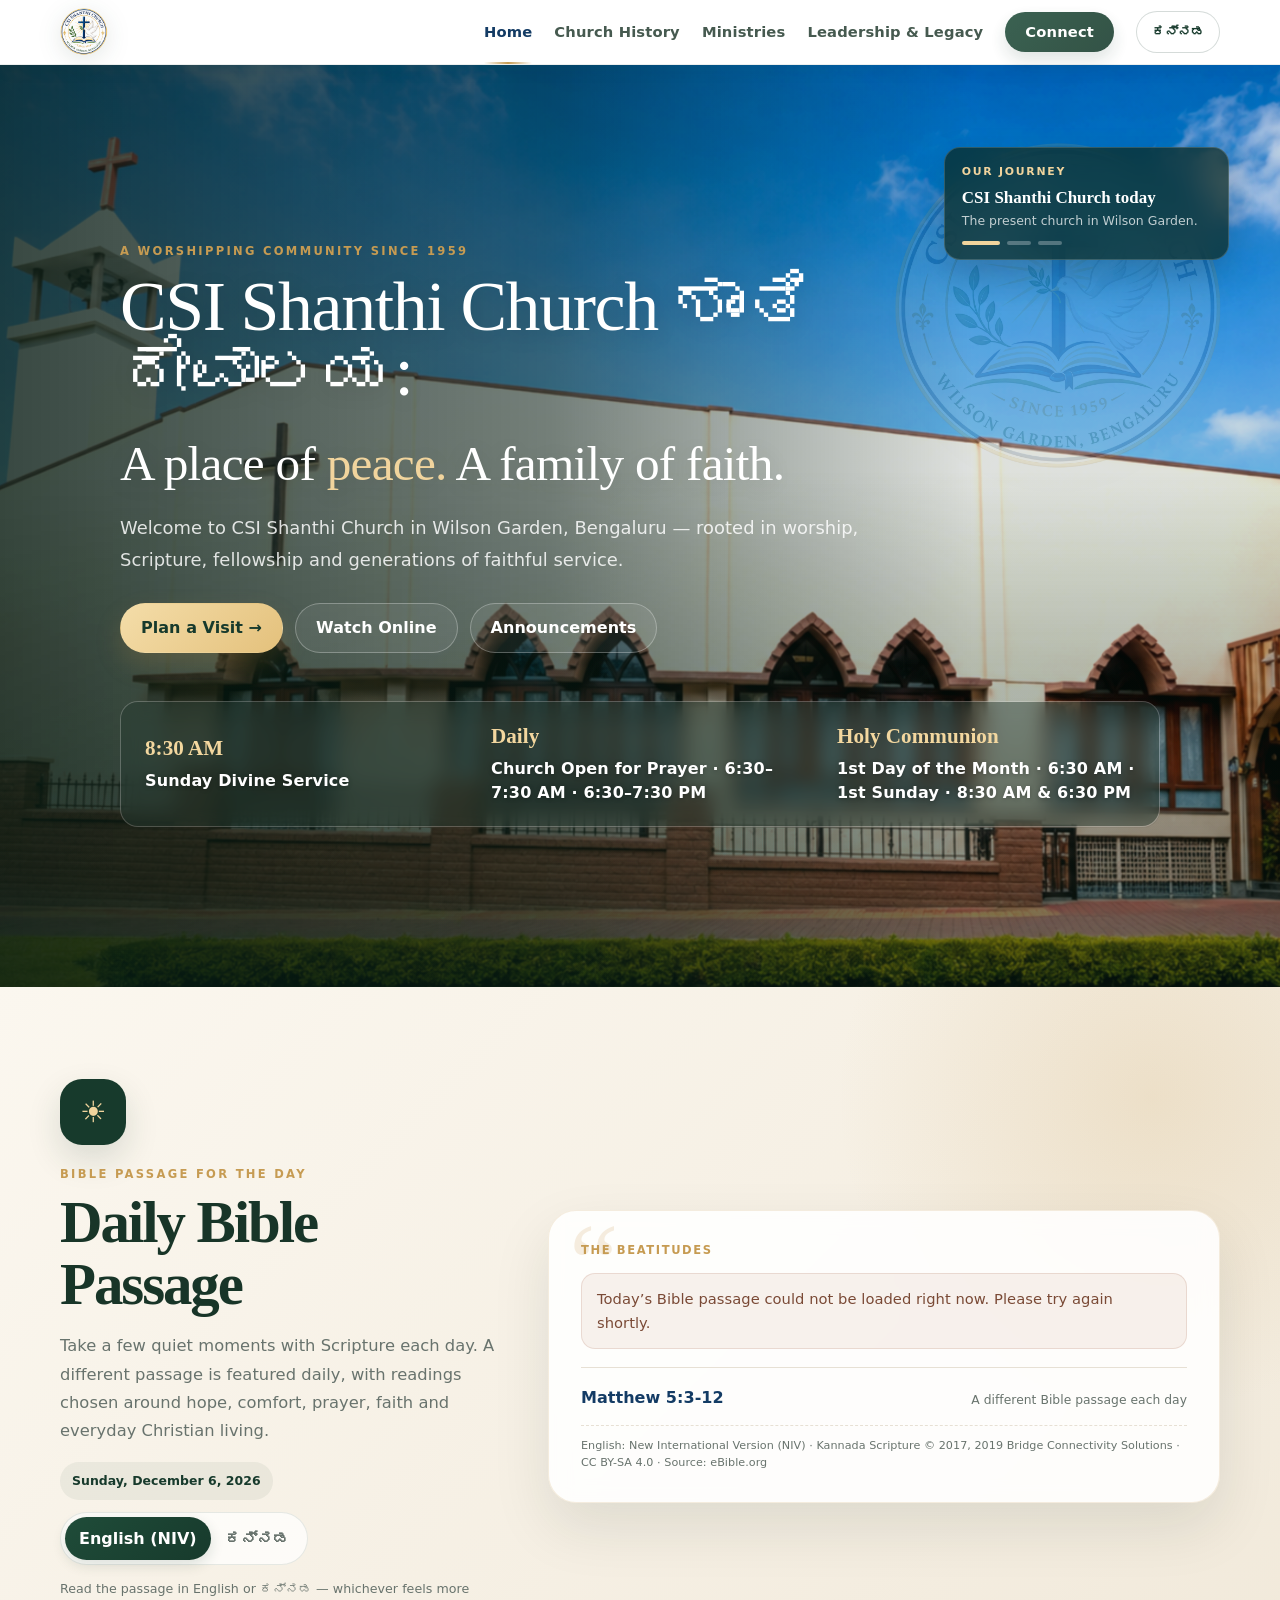
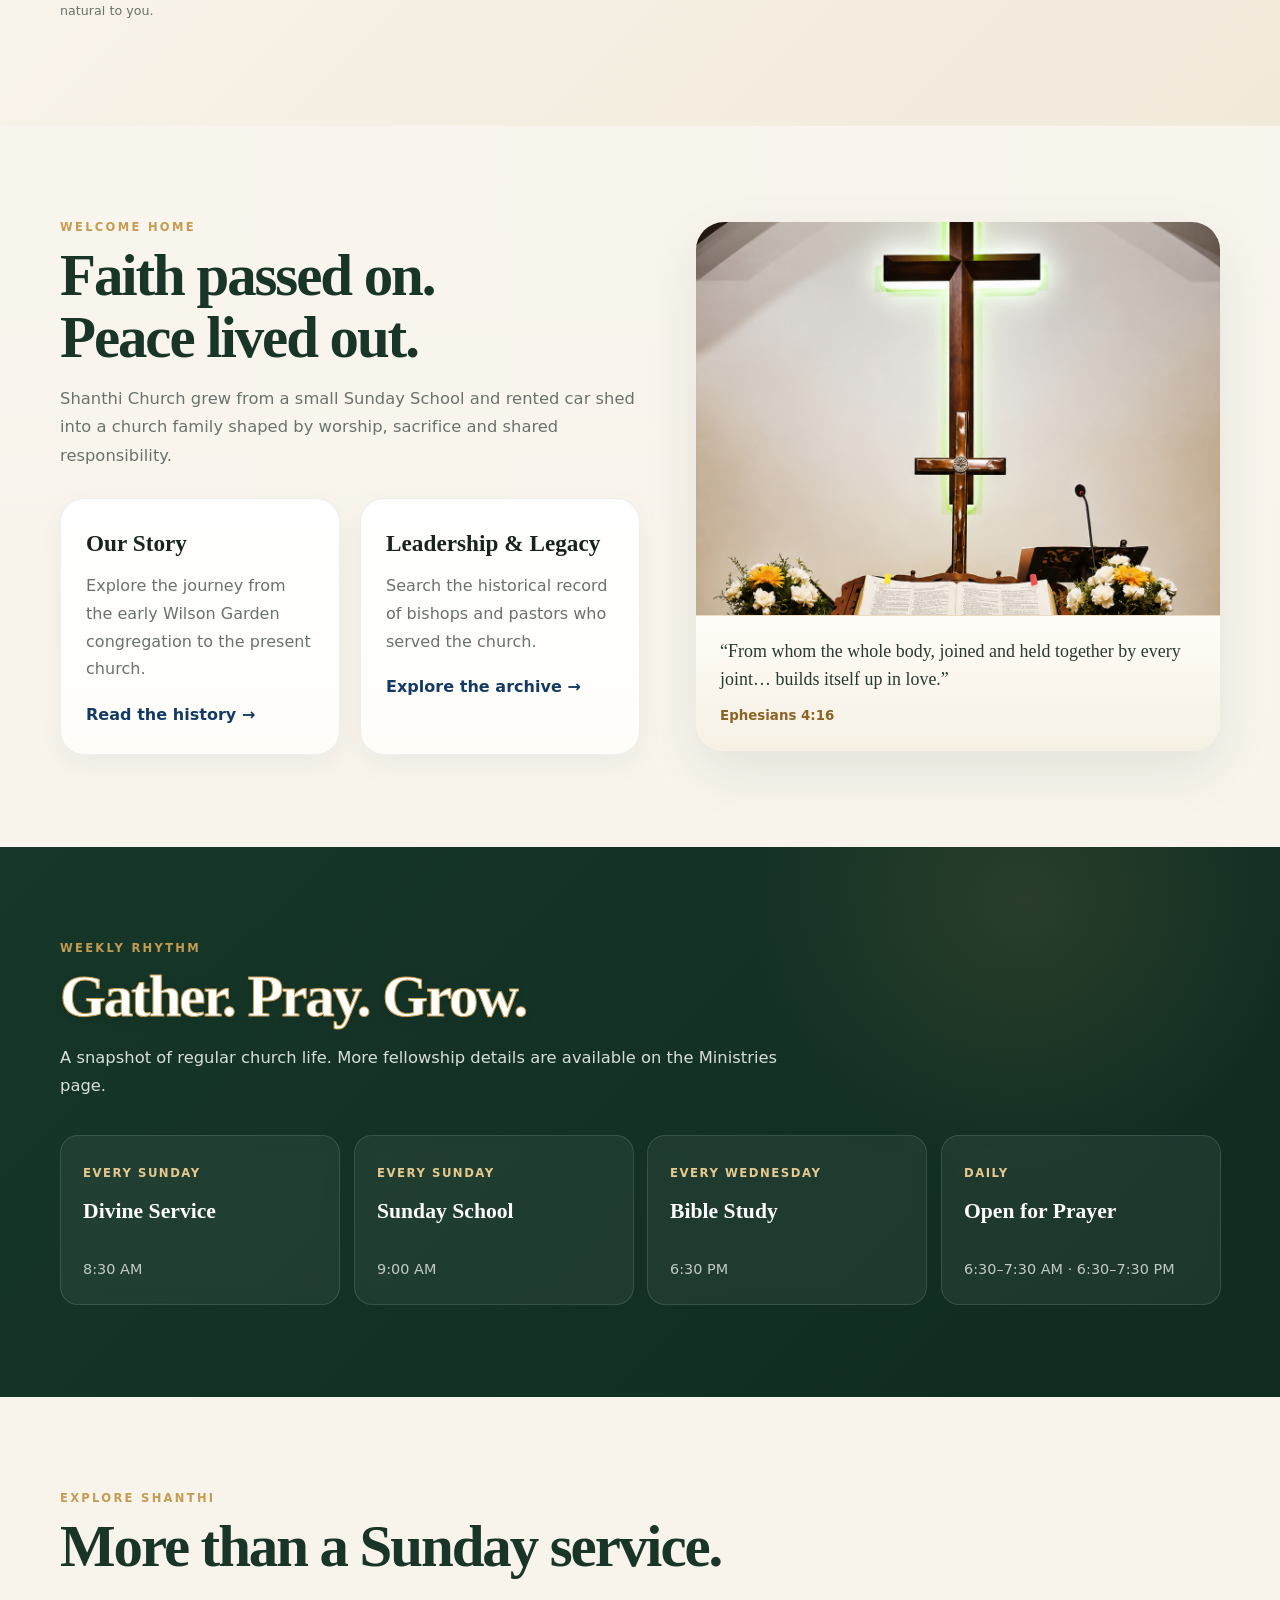
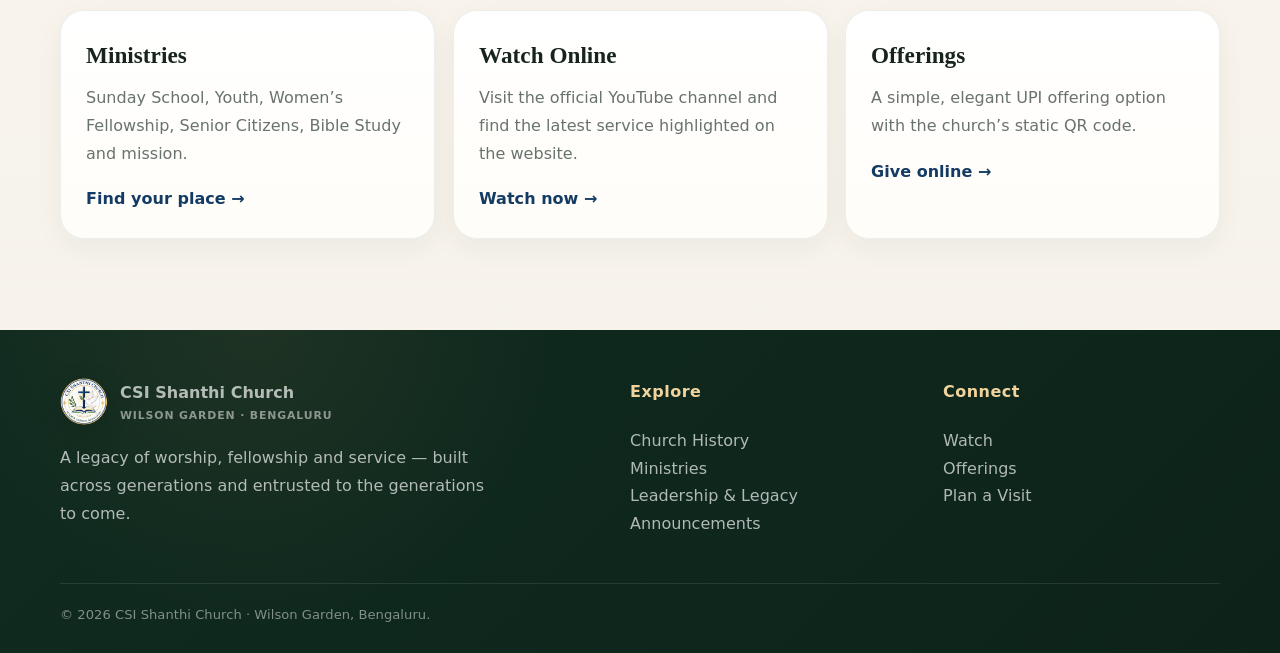
==== commit 2e8b74d9: "Add files via upload" ====
--- a/index.html
+++ b/index.html
@@ -10,7 +10,7 @@
 <meta content="CSI Shanthi Church, Wilson Garden, Bengaluru." name="description"/>
 <link href="assets/images/logo-official-transparent.png" rel="icon" type="image/png"/>
 <link href="assets/images/logo-official-transparent.png" rel="apple-touch-icon"/>
-<link href="assets/css/style-v35.css?v=35" rel="stylesheet"/>
+<link href="assets/css/style-v37.css?v=37" rel="stylesheet"/>
 <script>
 (function(){
   try{
@@ -106,7 +106,7 @@
 <div class="daily-controls">
 <div class="daily-date" id="dailyDate">Today</div>
 <div aria-label="Bible passage language" class="language-toggle" role="group">
-<button class="language-btn active" data-lang="en" id="langEnglish">English</button>
+<button class="language-btn active" data-lang="en" id="langEnglish">English (NIV)</button>
 <button class="language-btn" data-lang="kn" id="langKannada">ಕನ್ನಡ</button>
 </div>
 </div>
@@ -116,7 +116,7 @@
 <div class="daily-theme" id="dailyTheme">Today’s Passage</div>
 <div class="daily-text" id="dailyText">Loading today’s Bible passage…</div>
 <div class="daily-reference"><strong id="dailyReference"></strong><span>A different Bible passage each day</span></div>
-<div class="daily-source-note" id="dailySourceNote">Kannada Scripture © 2017, 2019 Bridge Connectivity Solutions · CC BY-SA 4.0 · Source: eBible.org</div>
+<div class="daily-source-note" id="dailySourceNote">English: New International Version (NIV) · Kannada Scripture © 2017, 2019 Bridge Connectivity Solutions · CC BY-SA 4.0 · Source: eBible.org</div>
 </article>
 </div>
 </section>
@@ -186,9 +186,10 @@
 </div>
 </footer>
 <button aria-label="Back to top" class="back-to-top" id="backToTop">↑</button>
-<script src="assets/js/main-v26.js"></script>
+<script src="assets/js/main-v36.js?v=36"></script>
 <script src="assets/js/animations-v26.js"></script>
 <script src="assets/js/history-slideshow-v27.js"></script>
-<script src="assets/js/announcements-v30.js"></script>
-<script src="assets/js/language-v30.js"></script></body>
+<script src="assets/js/announcements-v37.js?v=37"></script>
+<script src="assets/js/translations-kn-v36.js?v=36"></script>
+<script src="assets/js/language-v36.js?v=36"></script></body>
 </html>
--- a/assets/css/style-v37.css
+++ b/assets/css/style-v37.css
@@ -0,0 +1,2826 @@
+
+:root{
+  --green:#173a2c;
+  --green-2:#285843;
+  --cream:#f7f4ec;
+  --paper:#fffdf8;
+  --ink:#17231d;
+  --muted:#69746d;
+  --gold:#c49a52;
+  --gold-soft:#ead8b6;
+  --line:#e5dfd3;
+  --white:#fff;
+  --shadow:0 20px 55px rgba(17,44,32,.10);
+  --radius:24px;
+}
+*{box-sizing:border-box}
+html{scroll-behavior:smooth}
+body{
+  margin:0;
+  background:var(--cream);
+  color:var(--ink);
+  font-family:Inter,ui-sans-serif,system-ui,-apple-system,BlinkMacSystemFont,"Segoe UI",sans-serif;
+  line-height:1.65;
+}
+img{max-width:100%;display:block}
+a{color:inherit;text-decoration:none}
+button,input{font:inherit}
+.container{width:min(1160px,calc(100% - 40px));margin:auto}
+.eyebrow{font-size:.74rem;text-transform:uppercase;letter-spacing:.18em;color:var(--gold);font-weight:850}
+h1,h2,h3,.serif{font-family:Georgia,"Times New Roman",serif}
+.section-title{font-size:clamp(2.15rem,5vw,4.25rem);line-height:1.02;letter-spacing:-.035em;margin:.45rem 0 1rem}
+.lead{font-size:1.08rem;color:var(--muted);max-width:760px}
+.btn{display:inline-flex;align-items:center;justify-content:center;gap:9px;min-height:50px;padding:0 20px;border-radius:999px;font-weight:800;border:1px solid transparent;transition:.2s ease}
+.btn:hover{transform:translateY(-2px)}
+.btn-primary{background:var(--green);color:#fff}
+.btn-gold{background:#efd5a1;color:var(--green)}
+.btn-outline{border-color:rgba(24,57,44,.18);background:rgba(255,255,255,.55)}
+section{padding:92px 0}
+.card{background:var(--paper);border:1px solid var(--line);border-radius:22px;box-shadow:0 12px 35px rgba(17,44,32,.05)}
+.site-header{
+  position:sticky;top:0;z-index:100;
+  background:rgba(247,244,236,.91);
+  backdrop-filter:blur(16px);
+  border-bottom:1px solid rgba(24,57,44,.08);
+}
+nav{height:76px;display:flex;align-items:center;justify-content:space-between;gap:24px}
+.brand{display:flex;align-items:center;gap:12px;font-weight:850;min-width:220px}
+.brand-mark{width:42px;height:42px;border-radius:50%;display:grid;place-items:center;background:var(--green);color:#f3d8a2;font-family:Georgia,serif;font-size:1.3rem}
+.brand small{display:block;color:var(--muted);font-size:.68rem;letter-spacing:.08em;text-transform:uppercase;font-weight:700}
+.nav-links{display:flex;align-items:center;gap:21px;font-size:.9rem;font-weight:750}
+.nav-links a{opacity:.8;position:relative}
+.nav-links a:hover,.nav-links a.active{opacity:1;color:var(--green)}
+.nav-links a.active:after{content:"";position:absolute;left:0;right:0;bottom:-10px;height:2px;background:var(--gold)}
+.nav-visit{padding:10px 15px;border-radius:999px;background:var(--green);color:white!important}
+.nav-visit.active:after{display:none}
+.menu-btn{display:none;border:0;background:none;color:var(--green);font-size:1.55rem}
+.page-hero{
+  position:relative;overflow:hidden;color:white;background:var(--green);
+  min-height:410px;display:grid;align-items:end;
+}
+.page-hero.has-image{min-height:520px}
+.page-hero img{position:absolute;inset:0;width:100%;height:100%;object-fit:cover}
+.page-hero:after{content:"";position:absolute;inset:0;background:linear-gradient(90deg,rgba(10,30,21,.87),rgba(10,30,21,.55) 48%,rgba(10,30,21,.16)),linear-gradient(0deg,rgba(10,30,21,.6),transparent 55%)}
+.page-hero-content{position:relative;z-index:2;padding:85px 0 62px;max-width:850px}
+.page-hero h1{font-size:clamp(3rem,7vw,6.3rem);line-height:.94;letter-spacing:-.05em;margin:12px 0 20px;font-weight:500}
+.page-hero p{font-size:1.12rem;max-width:720px;color:rgba(255,255,255,.84)}
+.hero-home{min-height:calc(100svh - 76px)}
+.hero-home .page-hero-content{padding-bottom:68px}
+.hero-actions{display:flex;flex-wrap:wrap;gap:12px;margin-top:28px}
+.hero-stats{display:grid;grid-template-columns:repeat(3,1fr);margin-top:44px;border:1px solid rgba(255,255,255,.16);border-radius:18px;overflow:hidden;background:rgba(255,255,255,.09)}
+.hero-stats div{padding:17px 19px;background:rgba(10,30,21,.35)}
+.hero-stats strong{display:block;color:#f1d49d;font-family:Georgia,serif;font-size:1.18rem}
+.hero-stats span{
+  font-size:1rem;
+  color:#fff;
+  font-family:Inter,system-ui,-apple-system,BlinkMacSystemFont,"Segoe UI",sans-serif;
+  font-weight:900;
+  line-height:1.45;
+  letter-spacing:.01em;
+  text-shadow:0 1px 4px rgba(0,0,0,.28);
+}
+.split{display:grid;grid-template-columns:1.05fr .95fr;gap:56px;align-items:center}
+.image-panel{border-radius:28px;overflow:hidden;box-shadow:var(--shadow);min-height:500px;position:relative;background:#ddd}
+.image-panel img{position:absolute;inset:0;width:100%;height:100%;object-fit:cover}
+.quote-card{position:absolute;left:24px;right:24px;bottom:24px;background:rgba(255,253,248,.94);backdrop-filter:blur(12px);border-radius:18px;padding:20px;border:1px solid rgba(255,255,255,.5)}
+.quote-card p{font-family:Georgia,serif;font-size:1.12rem;margin:0 0 6px}
+.quote-card small{color:var(--green);font-weight:850}
+.grid-3{display:grid;grid-template-columns:repeat(3,1fr);gap:18px}
+.grid-2{display:grid;grid-template-columns:repeat(2,1fr);gap:20px}
+.feature{padding:27px}
+.feature .icon{width:48px;height:48px;border-radius:15px;background:#eee7d8;display:grid;place-items:center;margin-bottom:20px}
+.feature h3{margin:0 0 8px;font-size:1.35rem}
+.feature p{margin:0;color:var(--muted);font-size:.94rem}
+.band{background:var(--green);color:white}
+.band .lead{color:rgba(255,255,255,.72)}
+.schedule-grid{display:grid;grid-template-columns:repeat(4,1fr);gap:14px;margin-top:34px}
+.service-card{padding:22px;border-radius:18px;border:1px solid rgba(255,255,255,.13);background:rgba(255,255,255,.055);min-height:170px;display:flex;flex-direction:column;justify-content:space-between}
+.service-card .day{font-size:.73rem;text-transform:uppercase;letter-spacing:.13em;color:#e7c98e;font-weight:850}
+.service-card h3{font-size:1.35rem;line-height:1.17;margin:13px 0}
+.service-card p{margin:0;color:rgba(255,255,255,.73);font-size:.9rem}
+.link-card{display:block;padding:25px;transition:.2s}
+.link-card:hover{transform:translateY(-4px);box-shadow:var(--shadow)}
+.link-card h3{font-size:1.45rem;margin:0 0 8px}
+.link-card p{color:var(--muted);margin:0 0 18px}
+.link-card span{font-weight:850;color:var(--green)}
+.timeline{display:grid;grid-template-columns:repeat(4,1fr);border-top:1px solid #cbbfa9;margin-top:40px}
+.timeline-item{padding:27px 24px 0 0;position:relative}
+.timeline-item:before{content:"";position:absolute;top:-7px;left:0;width:13px;height:13px;border-radius:50%;background:var(--green);box-shadow:0 0 0 5px var(--cream)}
+.timeline-item .year{font-size:.8rem;letter-spacing:.09em;color:var(--green);font-weight:900}
+.timeline-item h3{font-size:1.3rem;margin:8px 0}
+.timeline-item p{color:var(--muted);font-size:.91rem;margin:0}
+.archive-toolbar{display:flex;gap:12px;align-items:center;justify-content:space-between;margin:30px 0 22px}
+.search-box{flex:1;position:relative}
+.search-box input{width:100%;border:1px solid var(--line);background:var(--paper);border-radius:999px;padding:14px 18px 14px 44px;color:var(--ink);outline:none}
+.search-box:before{content:"⌕";position:absolute;left:17px;top:9px;color:var(--muted);font-size:1.3rem}
+.filter-buttons{display:flex;gap:8px;flex-wrap:wrap}
+.filter-btn{border:1px solid var(--line);background:var(--paper);border-radius:999px;padding:11px 15px;font-weight:800;color:var(--muted);cursor:pointer}
+.filter-btn.active{background:var(--green);color:white;border-color:var(--green)}
+.archive-grid{display:grid;grid-template-columns:repeat(3,1fr);gap:16px}
+.person-card{padding:22px;min-height:172px;display:flex;flex-direction:column;justify-content:space-between}
+.person-card.hidden{display:none}
+.person-role{font-size:.72rem;text-transform:uppercase;letter-spacing:.12em;color:var(--gold);font-weight:900}
+.person-card h3{margin:9px 0 6px;font-size:1.25rem}
+.person-years{font-weight:850;color:var(--green)}
+.person-note{font-size:.86rem;color:var(--muted);margin:5px 0 0}
+.archive-note{margin-top:22px;padding:16px 18px;border-left:3px solid var(--gold);background:rgba(255,255,255,.5);color:var(--muted)}
+.ministry-list{display:grid;grid-template-columns:repeat(3,1fr);gap:18px;margin-top:32px}
+.ministry-card{padding:28px}
+.ministry-card h3{font-size:1.45rem;margin:0 0 8px}
+.ministry-card p{color:var(--muted);margin:0}
+.connect-grid{display:grid;grid-template-columns:1.05fr .95fr;gap:38px;align-items:start}
+.youtube-card{position:relative;min-height:430px;border-radius:25px;overflow:hidden;background:#111;display:block}
+.youtube-card img{position:absolute;inset:0;width:100%;height:100%;object-fit:cover;opacity:.78}
+.youtube-card:after{content:"";position:absolute;inset:0;background:linear-gradient(0deg,rgba(0,0,0,.83),transparent 70%)}
+.youtube-content{position:absolute;z-index:2;left:28px;right:28px;bottom:26px;color:white}
+.youtube-content h3{font-size:2rem;margin:6px 0}
+.play{position:absolute;z-index:3;left:50%;top:47%;transform:translate(-50%,-50%);width:72px;height:72px;border-radius:50%;display:grid;place-items:center;background:white;color:var(--green);font-size:1.55rem;box-shadow:0 12px 30px rgba(0,0,0,.25);padding-left:4px}
+.offering-card{padding:28px}
+.qr-shell{width:min(100%,330px);margin:18px auto;background:white;padding:15px;border-radius:25px;border:1px solid var(--line);box-shadow:0 18px 40px rgba(17,44,32,.08)}
+.qr-shell img{width:100%;aspect-ratio:1;object-fit:contain}
+.upi-box{background:rgba(24,57,44,.06);border:1px solid rgba(24,57,44,.1);padding:14px 16px;border-radius:16px}
+.upi-box small{display:block;color:var(--muted);text-transform:uppercase;letter-spacing:.12em;font-weight:800;font-size:.72rem}
+.upi-box strong{word-break:break-all;color:var(--green)}
+.contact-list{margin-top:24px}
+.contact-row{padding:16px 0;border-bottom:1px solid var(--line)}
+.contact-row:last-child{border-bottom:0}
+.contact-row small{display:block;color:var(--muted);margin-bottom:3px}
+.cta-panel{padding:32px;background:var(--green);color:white;border-radius:25px}
+.cta-panel p{color:rgba(255,255,255,.72)}
+footer{background:#10281f;color:white;padding:48px 0 26px}
+.footer-grid{display:grid;grid-template-columns:1.35fr repeat(2,.7fr);gap:36px}
+footer p,footer a{color:rgba(255,255,255,.68)}
+footer h4{margin-top:0;color:#f1d49d}
+.footer-bottom{border-top:1px solid rgba(255,255,255,.1);margin-top:30px;padding-top:20px;color:rgba(255,255,255,.48);font-size:.82rem}
+.back-to-top{position:fixed;right:20px;bottom:20px;z-index:90;width:48px;height:48px;border:0;border-radius:50%;background:var(--green);color:white;box-shadow:0 12px 30px rgba(16,40,31,.25);cursor:pointer;opacity:0;visibility:hidden;transform:translateY(8px);transition:.2s}
+.back-to-top.show{opacity:1;visibility:visible;transform:translateY(0)}
+
+.identity-masthead{background:radial-gradient(circle at 78% 0%,rgba(196,154,82,.12),transparent 28%),linear-gradient(180deg,#fffdf8,#f5f0e5);border-bottom:1px solid rgba(23,58,44,.10)}
+.identity-inner{min-height:155px;display:grid;grid-template-columns:118px 1fr auto;align-items:center;gap:26px;padding:18px 0}
+.identity-logo{width:112px;height:112px;filter:drop-shadow(0 8px 18px rgba(23,58,44,.12))}
+.identity-title .church-name{margin:0;color:#153b65;font-family:Georgia,"Times New Roman",serif;font-size:clamp(2.35rem,4.2vw,4.7rem);line-height:.92;letter-spacing:.015em;font-weight:700;text-transform:uppercase;text-shadow:0 2px 0 rgba(255,255,255,.6)}
+.identity-title .location-line{display:flex;align-items:center;gap:13px;margin-top:12px;color:var(--green);font-size:.78rem;letter-spacing:.28em;text-transform:uppercase;font-weight:850}
+.identity-title .location-line:before,.identity-title .location-line:after{content:"";height:1px;width:58px;background:linear-gradient(90deg,transparent,var(--gold))}
+.identity-title .location-line:after{background:linear-gradient(90deg,var(--gold),transparent)}
+.identity-motto{max-width:240px;text-align:right;color:#41594d;font-family:Georgia,"Times New Roman",serif;font-style:italic;font-size:1.02rem;line-height:1.5}
+.identity-motto strong{display:block;margin-top:6px;color:var(--gold);font-family:Inter,system-ui,sans-serif;font-style:normal;font-size:.69rem;letter-spacing:.12em;text-transform:uppercase}
+.daily-word{position:relative;overflow:hidden;background:radial-gradient(circle at 86% 20%,rgba(196,154,82,.16),transparent 27%),linear-gradient(135deg,#fffdf8 0%,#f3eddf 100%)}
+.daily-word-grid{position:relative;z-index:2;display:grid;grid-template-columns:.8fr 1.2fr;gap:52px;align-items:center}
+.daily-date{display:inline-flex;align-items:center;gap:9px;padding:8px 12px;border-radius:999px;background:rgba(23,58,44,.06);color:var(--green);font-size:.78rem;font-weight:800}
+.daily-icon{width:66px;height:66px;border-radius:22px;background:var(--green);color:#f1d49d;display:grid;place-items:center;font-size:1.85rem;box-shadow:0 14px 34px rgba(23,58,44,.14);margin-bottom:20px}
+.daily-passage-card{position:relative;padding:34px 36px;border-radius:28px;background:rgba(255,255,255,.88);border:1px solid rgba(23,58,44,.10);box-shadow:var(--shadow);backdrop-filter:blur(10px)}
+.daily-passage-card:before{content:"“";position:absolute;top:-4px;left:20px;color:rgba(196,154,82,.25);font-family:Georgia,serif;font-size:7rem;line-height:1}
+.daily-theme{position:relative;z-index:1;color:var(--gold);font-size:.72rem;letter-spacing:.14em;text-transform:uppercase;font-weight:900}
+.daily-text{position:relative;z-index:1;margin:12px 0 18px;color:#263a31;font-family:Georgia,"Times New Roman",serif;font-size:clamp(1.2rem,2.2vw,1.65rem);line-height:1.62}
+.daily-reference{display:flex;justify-content:space-between;gap:14px;align-items:end;padding-top:16px;border-top:1px solid var(--line)}
+.daily-reference strong{color:var(--green);font-size:1rem}.daily-reference span{color:var(--muted);font-size:.77rem;text-align:right}.daily-refresh-note{margin-top:13px;color:var(--muted);font-size:.79rem}
+
+
+.daily-controls{display:flex;align-items:center;gap:12px;flex-wrap:wrap;margin-top:14px}
+.language-toggle{display:inline-flex;padding:4px;border-radius:999px;background:rgba(23,58,44,.07);border:1px solid rgba(23,58,44,.10)}
+.language-btn{border:0;background:transparent;color:var(--muted);padding:8px 14px;border-radius:999px;font-weight:850;cursor:pointer}
+.language-btn.active{background:var(--green);color:white;box-shadow:0 5px 14px rgba(23,58,44,.14)}
+.daily-text.kn{font-family:"Noto Sans Kannada","Tunga","Nirmala UI",system-ui,sans-serif;line-height:1.8}
+
+
+.daily-source-note{
+  margin-top:14px;padding-top:12px;border-top:1px dashed var(--line);
+  color:var(--muted);font-size:.7rem;line-height:1.5
+}
+.daily-loading{opacity:.66}
+.daily-error{
+  padding:13px 15px;border-radius:14px;background:rgba(150,70,40,.07);
+  border:1px solid rgba(150,70,40,.14);color:#7a4a36;
+  font-family:Inter,system-ui,sans-serif;font-size:.92rem
+}
+
+@media(max-width:980px){
+  .nav-links{display:none;position:absolute;top:76px;left:18px;right:18px;flex-direction:column;align-items:stretch;background:var(--paper);border:1px solid var(--line);border-radius:18px;padding:16px;box-shadow:var(--shadow)}
+  .nav-links.open{display:flex}
+  .nav-links a{padding:8px 6px}.nav-links a.active:after{display:none}
+  .menu-btn{display:block}
+  .split,.connect-grid{grid-template-columns:1fr}
+  .identity-inner{grid-template-columns:92px 1fr;min-height:132px}
+  .identity-logo{width:88px;height:88px}
+  .identity-motto{display:none}
+  .daily-word-grid{grid-template-columns:1fr;gap:28px}
+  .grid-3,.ministry-list,.archive-grid{grid-template-columns:repeat(2,1fr)}
+  .schedule-grid{grid-template-columns:repeat(2,1fr)}
+  .timeline{grid-template-columns:repeat(2,1fr);border-top:0;gap:24px}
+  .timeline-item{border-top:1px solid #cbbfa9}
+}
+@media(max-width:650px){
+  .container{width:min(100% - 28px,1160px)}
+  section{padding:70px 0}
+  nav{height:68px}.nav-links{top:68px;left:12px;right:12px}
+  .brand{font-size:.92rem;min-width:0}.brand-mark{width:38px;height:38px}.brand small{font-size:.62rem}
+  .identity-inner{grid-template-columns:64px 1fr;gap:14px;min-height:108px;padding:12px 0}
+  .identity-logo{width:62px;height:62px}
+  .identity-title .church-name{font-size:clamp(1.65rem,8.5vw,2.5rem);line-height:.96}
+  .identity-title .location-line{font-size:.57rem;letter-spacing:.13em;gap:7px;margin-top:8px}
+  .identity-title .location-line:before,.identity-title .location-line:after{width:18px}
+  .daily-passage-card{padding:27px 22px;border-radius:22px}
+  .daily-reference{align-items:flex-start;flex-direction:column}
+  .daily-reference span{text-align:left}
+  .page-hero.has-image{min-height:82svh}.hero-home{min-height:calc(100svh - 68px)}
+  .page-hero-content{padding:72px 0 42px}.page-hero h1{font-size:clamp(3rem,15vw,4.7rem)}
+  .hero-actions{display:grid}.hero-actions .btn{width:100%}
+  .hero-stats{grid-template-columns:1fr}
+  .grid-3,.grid-2,.ministry-list,.archive-grid,.schedule-grid,.timeline,.footer-grid{grid-template-columns:1fr}
+  .image-panel{min-height:430px}
+  .archive-toolbar{align-items:stretch;flex-direction:column}
+  .filter-buttons{display:grid;grid-template-columns:repeat(3,1fr)}
+  .filter-btn{padding:10px 8px;font-size:.82rem}
+  .youtube-card{min-height:360px}
+  .back-to-top{right:13px;bottom:13px;width:46px;height:46px}
+}
+
+
+
+/* ===== Premium branding & decluttered header refresh ===== */
+body{line-height:1.72}
+.lead{font-size:1.02rem;max-width:720px}
+.section-title{font-size:clamp(2rem,4.6vw,4rem);line-height:1.05}
+.site-top{
+  background:
+    radial-gradient(circle at 86% 10%,rgba(196,154,82,.14),transparent 26%),
+    linear-gradient(180deg,#fffdf8 0%,#f6f0e3 100%);
+  border-bottom:1px solid rgba(23,58,44,.08);
+}
+.branding-shell{
+  display:grid;
+  grid-template-columns:auto 1fr auto;
+  gap:24px;
+  align-items:center;
+  min-height:126px;
+  padding:16px 0;
+}
+.branding-logo{
+  width:92px;height:92px;
+  display:grid;place-items:center;
+  border-radius:28px;
+  background:rgba(255,255,255,.7);
+  box-shadow:0 16px 36px rgba(17,44,32,.08);
+  border:1px solid rgba(23,58,44,.08);
+}
+.branding-logo img{width:78px;height:78px;display:block}
+.brand-kicker{
+  color:var(--gold);
+  font-size:.74rem;
+  text-transform:uppercase;
+  letter-spacing:.22em;
+  font-weight:900;
+  margin-bottom:6px;
+}
+.brand-title{
+  color:#153b65;
+  font-family:Georgia,"Times New Roman",serif;
+  font-size:clamp(2.15rem,4.5vw,4.15rem);
+  line-height:.96;
+  font-weight:700;
+  letter-spacing:.02em;
+  text-transform:uppercase;
+}
+.brand-sub{
+  margin-top:10px;
+  color:var(--green);
+  font-size:.82rem;
+  letter-spacing:.22em;
+  text-transform:uppercase;
+  font-weight:850;
+}
+.branding-meta{
+  display:flex;
+  flex-direction:column;
+  align-items:flex-end;
+  gap:10px;
+}
+.meta-pill{
+  display:inline-flex;
+  align-items:center;
+  justify-content:center;
+  padding:10px 14px;
+  border-radius:999px;
+  background:rgba(255,255,255,.82);
+  border:1px solid rgba(23,58,44,.10);
+  color:#47594f;
+  font-size:.78rem;
+  font-weight:800;
+  box-shadow:0 10px 20px rgba(17,44,32,.04);
+  white-space:nowrap;
+}
+.site-header{
+  position:sticky;top:0;z-index:100;
+  background:rgba(255,253,248,.92);
+  backdrop-filter:blur(18px);
+  border-bottom:1px solid rgba(23,58,44,.08);
+}
+nav{
+  height:64px;
+  display:flex;
+  align-items:center;
+  justify-content:space-between;
+  gap:20px;
+}
+.nav-logo{
+  width:42px;height:42px;
+  display:grid;place-items:center;
+  border-radius:14px;
+  background:rgba(23,58,44,.05);
+  border:1px solid rgba(23,58,44,.08);
+  flex:0 0 auto;
+}
+.nav-logo img{width:30px;height:30px;display:block}
+.nav-links{gap:24px;font-size:.9rem}
+.nav-links a{
+  opacity:.88;
+  padding:6px 0;
+}
+.nav-links a.active:after{bottom:-13px}
+.nav-visit{
+  padding:10px 16px;
+  border-radius:999px;
+  background:var(--green);
+  color:white!important;
+}
+.hero-home .page-hero-content{max-width:820px}
+.hero-stats{
+  grid-template-columns:repeat(3,minmax(0,1fr));
+  gap:0;
+  background:rgba(255,255,255,.08);
+}
+.hero-stats div{padding:17px 18px}
+.card{
+  border-radius:24px;
+  box-shadow:0 12px 28px rgba(17,44,32,.05);
+}
+.link-card,.person-card,.ministry-card,.offering-card,.cta-panel{border-radius:24px}
+.footer-logo{
+  width:38px;height:38px;border-radius:12px;display:block;flex:0 0 auto
+}
+.brand-footer{align-items:center;gap:12px}
+.daily-word-grid{gap:40px}
+.daily-passage-card{padding:30px 32px}
+.contact-row strong,.contact-row a{word-break:break-word}
+
+/* cleaner mobile layout */
+@media(max-width:980px){
+  .branding-shell{
+    grid-template-columns:72px 1fr;
+    gap:16px;
+    min-height:96px;
+    padding:14px 0;
+  }
+  .branding-logo{width:72px;height:72px;border-radius:22px}
+  .branding-logo img{width:60px;height:60px}
+  .branding-meta{display:none}
+  .brand-title{font-size:clamp(1.8rem,6.5vw,2.9rem)}
+  .brand-sub{font-size:.7rem;letter-spacing:.14em}
+}
+@media(max-width:650px){
+  body{line-height:1.68}
+  .container{width:min(100% - 24px,1160px)}
+  .site-top{border-bottom:0}
+  .branding-shell{
+    grid-template-columns:58px 1fr;
+    gap:12px;
+    min-height:82px;
+    padding:12px 0 10px;
+  }
+  .branding-logo{
+    width:58px;height:58px;border-radius:18px;
+    box-shadow:0 10px 22px rgba(17,44,32,.06);
+  }
+  .branding-logo img{width:48px;height:48px}
+  .brand-kicker{font-size:.55rem;letter-spacing:.13em;margin-bottom:4px}
+  .brand-title{
+    font-size:clamp(1.45rem,7.5vw,2.15rem);
+    line-height:1.02;
+    letter-spacing:.01em;
+  }
+  .brand-sub{
+    margin-top:6px;
+    font-size:.62rem;
+    letter-spacing:.11em;
+  }
+  nav{height:58px}
+  .nav-logo{width:38px;height:38px;border-radius:12px}
+  .nav-logo img{width:26px;height:26px}
+  .nav-links{
+    top:58px;
+    left:10px;
+    right:10px;
+    gap:4px;
+    padding:12px;
+    border-radius:18px;
+  }
+  .nav-links a{
+    font-size:.95rem;
+    padding:10px 8px;
+  }
+  .nav-visit{padding:10px 12px}
+  .page-hero-content{padding:58px 0 36px}
+  .hero-stats{
+    margin-top:28px;
+    border-radius:18px;
+  }
+  .hero-stats div{padding:14px 15px}
+  .section-title{font-size:clamp(1.75rem,9vw,2.5rem)}
+  .lead{font-size:.97rem}
+  .daily-word-grid{gap:24px}
+  .daily-passage-card{padding:24px 20px}
+  .daily-text{font-size:1.08rem;line-height:1.72}
+  .footer-grid{gap:24px}
+}
+/* ===== end premium refresh ===== */
+
+
+
+/* ===== V7 custom user-logo refinement ===== */
+.site-top-centered{
+  background:
+    radial-gradient(circle at 50% 0%, rgba(196,154,82,.10), transparent 30%),
+    linear-gradient(180deg,#ffffff 0%,#f7f3ea 100%);
+  border-bottom:1px solid rgba(23,58,44,.06);
+}
+.site-top-centered .container{
+  display:flex;
+  justify-content:center;
+}
+.site-logo-lockup{
+  display:block;
+  padding:18px 0 14px;
+  width:100%;
+}
+.site-logo-lockup img{
+  display:block;
+  width:min(100%, 500px);
+  margin:0 auto;
+  height:auto;
+}
+.site-header{
+  background:rgba(255,255,255,.92);
+  border-bottom:1px solid rgba(23,58,44,.07);
+}
+nav{
+  height:62px;
+}
+.nav-logo-clean{
+  width:40px;
+  height:40px;
+  border-radius:12px;
+  background:transparent;
+  border:0;
+  padding:0;
+}
+.nav-logo-clean img{
+  width:40px;
+  height:40px;
+  border-radius:10px;
+  display:block;
+}
+.nav-links{
+  gap:22px;
+}
+.nav-links a{
+  font-size:.92rem;
+  letter-spacing:.01em;
+}
+.footer-logo-clean{
+  width:40px;
+  height:40px;
+  border-radius:10px;
+  background:#fff;
+  object-fit:cover;
+}
+.brand-footer span{
+  display:block;
+}
+.brand-footer small{
+  display:block;
+}
+.page-hero-content p,
+.lead,
+.feature p,
+.link-card p,
+.ministry-card p,
+.person-note,
+.contact-row small{
+  line-height:1.74;
+}
+.daily-word .lead{
+  max-width:640px;
+}
+
+/* mobile declutter */
+@media(max-width:980px){
+  .site-logo-lockup img{
+    width:min(100%, 410px);
+  }
+}
+@media(max-width:650px){
+  .site-logo-lockup{
+    padding:12px 0 8px;
+  }
+  .site-logo-lockup img{
+    width:min(100%, 280px);
+  }
+  nav{
+    height:56px;
+  }
+  .nav-logo-clean{
+    width:34px;
+    height:34px;
+  }
+  .nav-logo-clean img{
+    width:34px;
+    height:34px;
+    border-radius:9px;
+  }
+  .menu-btn{
+    font-size:1.4rem;
+  }
+  .nav-links{
+    top:56px;
+    left:8px;
+    right:8px;
+    padding:10px;
+    gap:2px;
+    border-radius:16px;
+  }
+  .nav-links a{
+    padding:10px 8px;
+    font-size:.93rem;
+  }
+  .hero-home .page-hero-content{
+    padding-top:52px;
+  }
+  .hero-stats span{
+    font-size:.8rem;
+  }
+  .daily-date{
+    font-size:.72rem;
+  }
+  .daily-passage-card,
+  .card{
+    border-radius:20px;
+  }
+}
+/* ===== end V7 refinement ===== */
+
+
+
+/* ===== V8 luxury polish ===== */
+:root{
+  --green:#173a2c;
+  --green-2:#234f3c;
+  --cream:#f8f4eb;
+  --paper:#fffdf9;
+  --ink:#17231d;
+  --muted:#68736d;
+  --gold:#c69b52;
+  --gold-soft:#ead9b8;
+  --navy:#133b64;
+  --line:#e7e0d4;
+  --shadow:0 20px 55px rgba(17,44,32,.09);
+  --shadow-soft:0 10px 28px rgba(17,44,32,.05);
+}
+body{
+  background:linear-gradient(180deg,#faf7f0 0%,#f7f3eb 100%);
+  color:var(--ink);
+  letter-spacing:.002em;
+}
+h1,h2,h3,.serif{font-family:Georgia,"Times New Roman",serif}
+.eyebrow{color:var(--gold);font-size:.72rem;letter-spacing:.20em;font-weight:900}
+.section-title{color:#183528;text-wrap:balance}
+.lead{color:#68736d}
+
+.site-top-centered{
+  background:
+    radial-gradient(circle at 50% -20%,rgba(198,155,82,.16),transparent 32%),
+    linear-gradient(180deg,#ffffff 0%,#f8f3e8 100%);
+}
+.site-logo-lockup{padding:22px 0 16px}
+.site-logo-lockup img{
+  width:min(100%,520px);
+  filter:drop-shadow(0 14px 26px rgba(19,59,100,.08));
+}
+
+.site-header{box-shadow:0 8px 22px rgba(18,48,35,.035)}
+.nav-links a{color:#2c4337;transition:.2s ease}
+.nav-links a:hover,.nav-links a.active{color:var(--navy)}
+.nav-links a.active:after{
+  background:linear-gradient(90deg,transparent,var(--gold),transparent);
+  height:2px;
+}
+.nav-visit{
+  background:linear-gradient(135deg,#1e4d39,#173a2c);
+  box-shadow:0 8px 18px rgba(23,58,44,.16);
+}
+.nav-visit:hover{
+  color:white!important;
+  box-shadow:0 12px 24px rgba(23,58,44,.20);
+}
+
+.page-hero{background:#163326}
+.page-hero img{filter:saturate(.94) contrast(1.02) brightness(.96)}
+.page-hero:after{
+  background:
+    linear-gradient(90deg,rgba(8,29,20,.88) 0%,rgba(8,29,20,.63) 43%,rgba(8,29,20,.18) 76%),
+    linear-gradient(0deg,rgba(8,29,20,.62) 0%,transparent 56%);
+}
+.page-hero h1{text-shadow:0 5px 24px rgba(0,0,0,.14)}
+.hero-actions .btn-gold{
+  background:linear-gradient(135deg,#f4dda9,#e4c17c);
+  box-shadow:0 12px 26px rgba(182,139,64,.22);
+}
+.hero-actions .btn-gold:hover{box-shadow:0 16px 32px rgba(182,139,64,.28)}
+.hero-stats{
+  backdrop-filter:blur(10px);
+  border-color:rgba(255,255,255,.16);
+}
+.hero-stats div{background:rgba(12,35,25,.38)}
+.hero-stats strong{color:#f3d79f;font-size:1.22rem}
+.hero-stats span{color:rgba(255,255,255,.78)}
+
+.card{
+  background:linear-gradient(180deg,rgba(255,255,255,.98),rgba(255,253,248,.98));
+  border:1px solid rgba(23,58,44,.08);
+  box-shadow:var(--shadow-soft);
+  transition:transform .24s ease,box-shadow .24s ease,border-color .24s ease;
+}
+.card:hover{
+  transform:translateY(-4px);
+  box-shadow:var(--shadow);
+  border-color:rgba(198,155,82,.22);
+}
+.link-card span{color:var(--navy)}
+.feature .icon{
+  background:linear-gradient(135deg,#f0eadc,#e9ddc7);
+  color:var(--green);
+}
+.band{
+  background:
+    radial-gradient(circle at 80% 10%,rgba(198,155,82,.13),transparent 24%),
+    linear-gradient(135deg,#163729,#102b20);
+}
+.service-card{
+  background:rgba(255,255,255,.055);
+  backdrop-filter:blur(6px);
+  border-color:rgba(255,255,255,.12);
+}
+.service-card:hover{background:rgba(255,255,255,.085)}
+.timeline-item:before{background:var(--gold)}
+.timeline-item .year{color:var(--navy)}
+
+.daily-word{
+  background:
+    radial-gradient(circle at 90% 15%,rgba(198,155,82,.18),transparent 24%),
+    linear-gradient(135deg,#fbf7ef 0%,#f1e9da 100%);
+}
+.daily-passage-card{
+  border:1px solid rgba(198,155,82,.18);
+  box-shadow:0 24px 58px rgba(17,44,32,.10);
+}
+.daily-passage-card:before{color:rgba(198,155,82,.18)}
+.language-toggle{background:rgba(255,255,255,.72)}
+.language-btn.active{background:linear-gradient(135deg,#1f4c39,#173a2c)}
+.daily-reference strong{color:var(--navy)}
+
+.filter-btn.active{background:linear-gradient(135deg,#1d4b38,#173a2c)}
+.person-card{position:relative;overflow:hidden}
+.person-card:after{
+  content:"";
+  position:absolute;
+  left:0;right:0;top:0;
+  height:3px;
+  background:linear-gradient(90deg,transparent,var(--gold),transparent);
+  opacity:.65;
+}
+
+.offering-card{border-color:rgba(198,155,82,.18)}
+.qr-shell{
+  box-shadow:0 18px 40px rgba(17,44,32,.08);
+  border-color:rgba(198,155,82,.18);
+}
+.upi-box{
+  background:linear-gradient(180deg,rgba(23,58,44,.055),rgba(23,58,44,.035));
+}
+
+footer{
+  background:
+    radial-gradient(circle at 20% 0%,rgba(198,155,82,.08),transparent 28%),
+    linear-gradient(135deg,#102b20,#0d231a);
+}
+footer h4{color:#f1d49d;letter-spacing:.03em}
+
+.btn{transition:transform .2s ease,box-shadow .2s ease,background .2s ease}
+.btn-primary{
+  background:linear-gradient(135deg,#1f4c39,#173a2c);
+  box-shadow:0 9px 20px rgba(23,58,44,.15);
+}
+.btn-primary:hover{box-shadow:0 13px 28px rgba(23,58,44,.20)}
+
+.page-hero-content p{max-width:690px}
+.ministry-card p,.person-note,.link-card p{max-width:48ch}
+
+@media(max-width:650px){
+  section{padding:62px 0}
+  .site-logo-lockup img{width:min(100%,245px)}
+  .page-hero.has-image{min-height:76svh}
+  .page-hero h1{
+    font-size:clamp(2.7rem,14vw,4.15rem);
+    line-height:.96;
+  }
+  .page-hero-content p{
+    font-size:1rem;
+    line-height:1.68;
+  }
+  .hero-actions{gap:10px}
+  .hero-actions .btn{min-height:48px}
+  .hero-stats{grid-template-columns:1fr}
+  .hero-stats div{padding:13px 14px}
+  .hero-stats strong{font-size:1.08rem}
+  .hero-stats span{font-size:.78rem}
+  .section-title{line-height:1.08}
+  .card,.link-card,.ministry-card,.person-card{padding:22px}
+  .daily-passage-card{padding:22px 18px}
+  .daily-text{font-size:1.03rem;line-height:1.78}
+  .daily-controls{align-items:stretch}
+  .language-toggle{width:100%;justify-content:space-between}
+  .language-btn{flex:1}
+  .footer-grid{grid-template-columns:1fr}
+  footer{padding-top:42px}
+}
+/* ===== end V8 luxury polish ===== */
+
+
+/* ===== V13 circular logo refinement ===== */
+.site-top,.site-top-centered,.identity-masthead{display:none!important}
+
+.site-header{
+  position:sticky;
+  top:0;
+  z-index:1000;
+  background:rgba(255,255,255,.96);
+  backdrop-filter:blur(18px);
+  -webkit-backdrop-filter:blur(18px);
+  border-bottom:1px solid rgba(23,58,44,.08);
+  box-shadow:0 6px 18px rgba(18,48,35,.04);
+}
+nav{min-height:64px;height:64px}
+
+.nav-logo,.nav-logo-clean{
+  width:46px;
+  height:46px;
+  display:grid;
+  place-items:center;
+  border-radius:50%;
+  overflow:hidden;
+  background:transparent;
+  border:0;
+  box-shadow:none;
+  padding:0;
+  flex:0 0 auto;
+}
+.nav-logo img,.nav-logo-clean img{
+  width:46px;
+  height:46px;
+  object-fit:contain;
+  display:block;
+  border-radius:50%;
+  filter:drop-shadow(0 5px 12px rgba(23,58,44,.12));
+}
+
+.footer-logo,.footer-logo-clean{
+  width:46px;
+  height:46px;
+  border-radius:50%;
+  object-fit:contain;
+  background:transparent;
+  box-shadow:0 8px 18px rgba(18,48,35,.08);
+}
+
+.hero-home{position:relative;overflow:hidden}
+.hero-home::before{
+  content:"";
+  position:absolute;
+  right:4%;
+  top:8%;
+  width:min(24vw,300px);
+  aspect-ratio:1;
+  background:url('../images/logo-official-transparent.png') center/contain no-repeat;
+  opacity:.14;
+  pointer-events:none;
+  z-index:1;
+  filter:drop-shadow(0 18px 30px rgba(23,58,44,.08));
+}
+.hero-home .page-hero-content{position:relative;z-index:2}
+.hero-home .page-hero-content h1{max-width:940px;margin-top:12px}
+
+.hero-church-name{
+  display:inline-block;
+  font-size:.78em;
+  color:#fff;
+  letter-spacing:-.02em;
+}
+.hero-tagline{
+  display:inline-block;
+  margin-top:10px;
+  font-size:.55em;
+  line-height:1.15;
+  font-weight:500;
+  letter-spacing:-.015em;
+}
+
+@media(max-width:650px){
+  nav{min-height:58px;height:58px}
+  .nav-logo,.nav-logo-clean{
+    width:40px;
+    height:40px;
+  }
+  .nav-logo img,.nav-logo-clean img{
+    width:40px;
+    height:40px;
+  }
+  .nav-links{top:58px}
+  .hero-home::before{
+    right:-2%;
+    top:14%;
+    width:42vw;
+    opacity:.11;
+  }
+  .hero-church-name{font-size:.68em}
+  .hero-tagline{
+    margin-top:8px;
+    font-size:.49em;
+    line-height:1.18;
+  }
+}
+/* ===== end V13 circular logo refinement ===== */
+
+
+/* ===== V14 official user-provided circular seal ===== */
+.nav-logo,.nav-logo-clean{
+  width:48px;
+  height:48px;
+}
+.nav-logo img,.nav-logo-clean img{
+  width:48px;
+  height:48px;
+  object-fit:contain;
+  border-radius:50%;
+  background:#fff;
+}
+.footer-logo,.footer-logo-clean{
+  width:48px;
+  height:48px;
+  border-radius:50%;
+  object-fit:contain;
+  background:#fff;
+}
+.hero-home::before{
+  background-image:url('../images/logo-official-transparent.png');
+  width:min(25vw,320px);
+  opacity:.13;
+}
+@media(max-width:650px){
+  .nav-logo,.nav-logo-clean,
+  .nav-logo img,.nav-logo-clean img{
+    width:42px;
+    height:42px;
+  }
+  .hero-home::before{
+    width:45vw;
+    opacity:.10;
+  }
+}
+/* ===== end V14 logo update ===== */
+
+
+
+/* ===== V15 transparent logo polish ===== */
+.nav-logo,.nav-logo-clean{
+  background:transparent!important;
+  border:0!important;
+  box-shadow:none!important;
+  overflow:visible!important;
+}
+.nav-logo img,.nav-logo-clean img{
+  background:transparent!important;
+  object-fit:contain!important;
+  filter:drop-shadow(0 5px 12px rgba(23,58,44,.12));
+}
+.footer-logo,.footer-logo-clean{
+  background:transparent!important;
+  object-fit:contain!important;
+  filter:drop-shadow(0 5px 12px rgba(0,0,0,.12));
+}
+.hero-home::before{
+  background-image:url('../images/logo-official-transparent.png')!important;
+  opacity:.14;
+}
+/* ===== end V15 transparent logo polish ===== */
+
+
+/* ===== V16 Connect button spacing fix ===== */
+.nav-visit{
+  display:inline-flex!important;
+  align-items:center!important;
+  justify-content:center!important;
+  min-width:104px;
+  min-height:40px;
+  padding:10px 20px!important;
+  border-radius:999px!important;
+  line-height:1!important;
+  white-space:nowrap!important;
+  background:linear-gradient(135deg,#1f4c39,#173a2c)!important;
+  color:#fff!important;
+  box-shadow:0 8px 18px rgba(23,58,44,.16);
+}
+.nav-visit:hover{
+  color:#fff!important;
+  transform:translateY(-1px);
+  box-shadow:0 11px 22px rgba(23,58,44,.20);
+}
+.nav-visit.active:after{
+  display:none!important;
+}
+
+@media(max-width:980px){
+  .nav-visit{
+    width:100%;
+    min-width:0;
+    min-height:44px;
+    padding:11px 16px!important;
+    margin-top:4px;
+  }
+}
+
+@media(max-width:650px){
+  .nav-visit{
+    min-height:42px;
+    padding:10px 14px!important;
+    border-radius:14px!important;
+  }
+}
+/* ===== end V16 Connect button spacing fix ===== */
+
+
+
+/* ===== V17 elegant logo-based inner page heroes ===== */
+.page-hero.logo-hero{
+  position:relative;
+  overflow:hidden;
+  background:
+    radial-gradient(circle at 86% 18%, rgba(198,155,82,.20), transparent 21%),
+    linear-gradient(135deg, #173a2c 0%, #214534 42%, #efe7d8 42%, #f8f4eb 100%);
+  color:#fff;
+}
+.page-hero.logo-hero:before{
+  content:"";
+  position:absolute;
+  right:6%;
+  top:50%;
+  transform:translateY(-50%);
+  width:min(38vw, 430px);
+  aspect-ratio:1;
+  background:url('../images/logo-official-transparent.png') center/contain no-repeat;
+  opacity:.10;
+  pointer-events:none;
+  filter:drop-shadow(0 20px 30px rgba(0,0,0,.10));
+}
+.page-hero.logo-hero:after{
+  content:"";
+  position:absolute;
+  inset:0;
+  background:
+    linear-gradient(90deg, rgba(8,29,20,.72) 0%, rgba(8,29,20,.46) 34%, rgba(8,29,20,.06) 68%, rgba(8,29,20,0) 100%);
+  pointer-events:none;
+}
+.page-hero.logo-hero .page-hero-content{
+  position:relative;
+  z-index:2;
+  padding-top:74px;
+  padding-bottom:74px;
+}
+.page-hero-grid{
+  display:grid;
+  grid-template-columns:minmax(0,1.15fr) minmax(260px,.85fr);
+  gap:42px;
+  align-items:center;
+}
+.page-hero.logo-hero .hero-copy{
+  max-width:640px;
+}
+.page-hero.logo-hero .hero-copy h1{
+  margin-bottom:14px;
+}
+.page-hero.logo-hero .hero-copy p{
+  max-width:600px;
+  color:rgba(255,255,255,.84);
+}
+.hero-seal-card{
+  justify-self:end;
+  width:min(100%, 350px);
+  padding:26px 24px 22px;
+  border-radius:28px;
+  background:linear-gradient(180deg, rgba(255,255,255,.72), rgba(255,255,255,.50));
+  border:1px solid rgba(255,255,255,.45);
+  box-shadow:0 24px 56px rgba(17,44,32,.16);
+  backdrop-filter:blur(12px);
+  -webkit-backdrop-filter:blur(12px);
+}
+.hero-seal-wrap{
+  width:166px;
+  height:166px;
+  margin:0 auto 16px;
+  display:grid;
+  place-items:center;
+  border-radius:50%;
+  background:radial-gradient(circle at 35% 35%, rgba(255,255,255,.98), rgba(255,249,238,.82));
+  box-shadow:inset 0 0 0 1px rgba(198,155,82,.28), 0 12px 28px rgba(17,44,32,.08);
+}
+.hero-seal-wrap img{
+  width:132px;
+  height:132px;
+  object-fit:contain;
+  display:block;
+  filter:drop-shadow(0 8px 16px rgba(23,58,44,.10));
+}
+.hero-seal-card p{
+  margin:0;
+  text-align:center;
+  color:#2d4338;
+  font-size:.96rem;
+  line-height:1.65;
+}
+
+.ministries-hero .eyebrow,
+.leadership-hero .eyebrow,
+.connect-hero .eyebrow{
+  color:#efcf8f;
+}
+.band-logo{
+  position:relative;
+  overflow:hidden;
+}
+.band-logo:before{
+  content:"";
+  position:absolute;
+  right:-18px;
+  top:50%;
+  transform:translateY(-50%);
+  width:min(28vw,280px);
+  aspect-ratio:1;
+  background:url('../images/logo-official-transparent.png') center/contain no-repeat;
+  opacity:.08;
+  pointer-events:none;
+}
+.band-logo > .container{
+  position:relative;
+  z-index:1;
+}
+
+@media(max-width:980px){
+  .page-hero.logo-hero{
+    background:
+      radial-gradient(circle at 84% 14%, rgba(198,155,82,.18), transparent 24%),
+      linear-gradient(180deg, #173a2c 0%, #214534 52%, #f7f2e7 52%, #f8f4eb 100%);
+  }
+  .page-hero-grid{
+    grid-template-columns:1fr;
+    gap:24px;
+  }
+  .hero-seal-card{
+    justify-self:start;
+    width:min(100%, 300px);
+  }
+  .page-hero.logo-hero:before{
+    right:-3%;
+    top:24%;
+    transform:none;
+    width:min(36vw,260px);
+    opacity:.08;
+  }
+}
+@media(max-width:650px){
+  .page-hero.logo-hero .page-hero-content{
+    padding-top:56px;
+    padding-bottom:52px;
+  }
+  .page-hero.logo-hero{
+    background:
+      linear-gradient(180deg, rgba(23,58,44,.96) 0%, rgba(23,58,44,.92) 100%),
+      linear-gradient(180deg, #173a2c 0%, #214534 100%);
+  }
+  .page-hero.logo-hero:after{
+    background:linear-gradient(180deg, rgba(8,29,20,.28), rgba(8,29,20,.10));
+  }
+  .page-hero.logo-hero:before{
+    right:-8%;
+    top:8%;
+    width:38vw;
+    opacity:.10;
+  }
+  .hero-seal-card{
+    width:100%;
+    padding:18px 18px 16px;
+    border-radius:22px;
+  }
+  .hero-seal-wrap{
+    width:112px;
+    height:112px;
+    margin-bottom:12px;
+  }
+  .hero-seal-wrap img{
+    width:88px;
+    height:88px;
+  }
+  .hero-seal-card p{
+    font-size:.88rem;
+    line-height:1.55;
+  }
+  .band-logo:before{
+    width:120px;
+    right:-24px;
+    opacity:.10;
+  }
+}
+/* ===== end V17 elegant logo-based inner page heroes ===== */
+
+
+/* ===== V19 reliable motion system ===== */
+
+/* Elements stay visible by default. JS only hides them once motion is enabled. */
+.motion-enabled .motion-reveal{
+  opacity:0;
+  transform:translateY(28px);
+  transition:
+    opacity .72s cubic-bezier(.2,.65,.3,1),
+    transform .72s cubic-bezier(.2,.65,.3,1);
+  transition-delay:var(--motion-delay,0ms);
+  will-change:opacity,transform;
+}
+.motion-enabled .motion-reveal.motion-left{transform:translateX(-34px)}
+.motion-enabled .motion-reveal.motion-right{transform:translateX(34px)}
+.motion-enabled .motion-reveal.motion-scale{transform:scale(.96)}
+.motion-enabled .motion-reveal.motion-visible{
+  opacity:1;
+  transform:none;
+}
+
+/* Hero entrance */
+.motion-enabled .page-hero .eyebrow,
+.motion-enabled .page-hero h1,
+.motion-enabled .page-hero .hero-copy > p,
+.motion-enabled .hero-home .page-hero-content > p,
+.motion-enabled .page-hero .hero-actions,
+.motion-enabled .page-hero .hero-stats{
+  opacity:0;
+  transform:translateY(20px);
+  animation:motionHeroIn .8s cubic-bezier(.2,.65,.3,1) forwards;
+}
+.motion-enabled .page-hero .eyebrow{animation-delay:.08s}
+.motion-enabled .page-hero h1{animation-delay:.18s}
+.motion-enabled .page-hero .hero-copy > p,
+.motion-enabled .hero-home .page-hero-content > p{animation-delay:.30s}
+.motion-enabled .page-hero .hero-actions{animation-delay:.42s}
+.motion-enabled .page-hero .hero-stats{animation-delay:.54s}
+
+@keyframes motionHeroIn{
+  to{opacity:1;transform:none}
+}
+
+/* Seal/logo */
+.motion-enabled .hero-seal-wrap img{
+  animation:motionSealFloat 6.5s ease-in-out infinite;
+}
+@keyframes motionSealFloat{
+  0%,100%{transform:translateY(0)}
+  50%{transform:translateY(-7px)}
+}
+
+/* Navbar + interactive polish */
+.nav-logo img,.nav-logo-clean img,
+.card,.service-card,.youtube-card,.hero-seal-card,
+.btn,.filter-btn,.language-btn,.menu-btn{
+  transition:
+    transform .25s cubic-bezier(.2,.65,.3,1),
+    box-shadow .25s ease,
+    filter .25s ease,
+    border-color .25s ease;
+}
+
+@media(hover:hover) and (pointer:fine){
+  .nav-logo:hover img,.nav-logo-clean:hover img{
+    transform:scale(1.07) rotate(-2deg);
+  }
+  .card:hover,.service-card:hover,.youtube-card:hover{
+    transform:translateY(-5px);
+  }
+  .hero-seal-card:hover{transform:translateY(-4px)}
+  .btn:hover,.filter-btn:hover,.language-btn:hover{
+    transform:translateY(-2px);
+  }
+}
+
+.btn:active,.filter-btn:active,.language-btn:active,.menu-btn:active{
+  transform:scale(.97);
+}
+
+/* Passage toggle */
+.daily-passage-card.motion-passage-swap .daily-text,
+.daily-passage-card.motion-passage-swap .daily-reference{
+  animation:motionPassageSwap .42s ease both;
+}
+@keyframes motionPassageSwap{
+  from{opacity:.15;transform:translateY(7px)}
+  to{opacity:1;transform:none}
+}
+
+/* Back to top */
+.back-to-top.show{
+  animation:motionBackTop .32s cubic-bezier(.2,.75,.3,1);
+}
+@keyframes motionBackTop{
+  from{opacity:0;transform:translateY(10px) scale(.9)}
+  to{opacity:1;transform:none}
+}
+
+/* Accessibility */
+@media(prefers-reduced-motion:reduce){
+  .motion-enabled .motion-reveal,
+  .motion-enabled .page-hero .eyebrow,
+  .motion-enabled .page-hero h1,
+  .motion-enabled .page-hero .hero-copy > p,
+  .motion-enabled .hero-home .page-hero-content > p,
+  .motion-enabled .page-hero .hero-actions,
+  .motion-enabled .page-hero .hero-stats{
+    opacity:1!important;
+    transform:none!important;
+    animation:none!important;
+    transition:none!important;
+  }
+  .motion-enabled .hero-seal-wrap img{animation:none!important}
+}
+/* ===== end V19 reliable motion system ===== */
+
+
+/* ===== V22 reliable logo motion on all page logo treatments ===== */
+
+/* Keep inner-page logo perfectly centered */
+.hero-seal-card{
+  display:flex!important;
+  flex-direction:column!important;
+  align-items:center!important;
+  justify-content:center!important;
+  text-align:center!important;
+}
+
+.hero-seal-wrap{
+  position:relative!important;
+  display:block!important;
+  width:172px;
+  height:172px;
+  margin:0 auto 18px!important;
+  border-radius:50%;
+  overflow:hidden;
+  background:
+    radial-gradient(circle at 35% 35%,rgba(255,255,255,.98),rgba(255,252,246,.88));
+  box-shadow:
+    inset 0 0 0 1px rgba(198,155,82,.24),
+    0 12px 28px rgba(17,44,32,.08);
+}
+
+.hero-seal-wrap::after{
+  content:"";
+  position:absolute;
+  inset:10px;
+  border-radius:50%;
+  border:1px solid rgba(198,155,82,.24);
+  pointer-events:none;
+}
+
+.hero-seal-wrap img{
+  position:absolute!important;
+  left:50%!important;
+  top:50%!important;
+  width:78%!important;
+  height:78%!important;
+  object-fit:contain!important;
+  transform:translate(-50%,-50%)!important;
+  margin:0!important;
+  animation:none!important;
+}
+
+/*
+  One shared motion:
+  - gentle vertical float
+  - tiny LEFT drift
+  - slight scale
+  - subtle rotation
+  - opacity breathing
+*/
+@keyframes shanthiLogoFloat{
+  0%,100%{
+    transform:translate3d(0,0,0) scale(1) rotate(0deg);
+    opacity:.14;
+  }
+  25%{
+    transform:translate3d(-2px,-5px,0) scale(1.008) rotate(-.35deg);
+    opacity:.17;
+  }
+  50%{
+    transform:translate3d(-5px,-11px,0) scale(1.022) rotate(-1deg);
+    opacity:.20;
+  }
+  75%{
+    transform:translate3d(-3px,-6px,0) scale(1.012) rotate(-.55deg);
+    opacity:.17;
+  }
+}
+
+/* Home-page transparent watermark */
+.hero-home::before{
+  opacity:.14!important;
+  width:min(27vw,340px)!important;
+  transform-origin:center center;
+  animation:shanthiLogoFloat 9.5s ease-in-out infinite!important;
+  will-change:transform,opacity;
+}
+
+/* Logo cards on Ministries / Leadership / Connect */
+.hero-seal-wrap{
+  animation:shanthiSealCardFloat 9.5s ease-in-out infinite!important;
+  transform-origin:center center;
+  will-change:transform,opacity;
+}
+
+@keyframes shanthiSealCardFloat{
+  0%,100%{
+    transform:translate3d(0,0,0) scale(1) rotate(0deg);
+    opacity:1;
+  }
+  25%{
+    transform:translate3d(-1px,-3px,0) scale(1.004) rotate(-.2deg);
+    opacity:.985;
+  }
+  50%{
+    transform:translate3d(-3px,-7px,0) scale(1.012) rotate(-.7deg);
+    opacity:.955;
+  }
+  75%{
+    transform:translate3d(-2px,-4px,0) scale(1.006) rotate(-.35deg);
+    opacity:.98;
+  }
+}
+
+/* Decorative logo watermark used in Ministries band */
+.band-logo::before{
+  transform-origin:center center;
+  animation:shanthiBandLogoFloat 10.5s ease-in-out infinite!important;
+  will-change:transform,opacity;
+}
+
+@keyframes shanthiBandLogoFloat{
+  0%,100%{
+    transform:translateY(-50%) translateX(0) scale(1) rotate(0deg);
+    opacity:.08;
+  }
+  50%{
+    transform:translateY(calc(-50% - 8px)) translateX(-4px) scale(1.02) rotate(-.8deg);
+    opacity:.12;
+  }
+}
+
+@media(max-width:650px){
+  .hero-seal-card{
+    width:min(100%,320px)!important;
+    margin:0 auto!important;
+    padding:18px 16px 16px!important;
+  }
+
+  .hero-seal-wrap{
+    width:116px!important;
+    height:116px!important;
+    margin:0 auto 12px!important;
+    animation-duration:10s!important;
+  }
+
+  .hero-seal-wrap img{
+    width:80%!important;
+    height:80%!important;
+  }
+
+  .hero-seal-card p{
+    max-width:24ch!important;
+    margin-left:auto!important;
+    margin-right:auto!important;
+  }
+
+  .hero-home::before{
+    right:-5%!important;
+    top:12%!important;
+    width:48vw!important;
+    opacity:.14!important;
+    animation-duration:10.5s!important;
+  }
+
+  .band-logo::before{
+    animation-duration:11s!important;
+  }
+}
+
+@media(prefers-reduced-motion:reduce){
+  .hero-home::before,
+  .hero-seal-wrap,
+  .band-logo::before{
+    animation:none!important;
+  }
+}
+/* ===== end V22 reliable logo motion ===== */
+
+
+/* ===== V24 historical church imagery ===== */
+
+/* Home hero becomes a three-image living timeline */
+.history-hero .history-hero-slides{
+  position:absolute;
+  inset:0;
+  z-index:0;
+  overflow:hidden;
+}
+.history-hero .history-hero-slide{
+  position:absolute;
+  inset:0;
+  opacity:0;
+  transform:scale(1.035);
+  transition:opacity 1.25s ease;
+  pointer-events:none;
+}
+.history-hero .history-hero-slide.is-active{
+  opacity:1;
+  z-index:1;
+}
+.history-hero .history-hero-slide img{
+  position:absolute;
+  inset:0;
+  width:100%;
+  height:100%;
+  object-fit:cover;
+  transform:scale(1.035);
+}
+.history-hero .history-current img{
+  object-position:center center;
+}
+.history-hero .history-shed img{
+  object-position:center center;
+}
+.history-hero .history-first-rebuilt img{
+  object-position:center 44%;
+}
+
+/* Slow Ken Burns movement gives each historical image life */
+.history-hero .history-hero-slide.is-active img{
+  animation:historyKenBurns 7s ease-out both;
+}
+@keyframes historyKenBurns{
+  from{transform:scale(1.035) translate3d(0,0,0)}
+  to{transform:scale(1.085) translate3d(-.45%, -.35%, 0)}
+}
+
+/* Existing dark hero overlay stays above the images */
+.history-hero.page-hero::after{
+  z-index:2;
+}
+.history-hero .page-hero-content{
+  z-index:4;
+}
+
+/* Small historical chapter card */
+.history-hero-story{
+  position:absolute;
+  right:clamp(22px,4vw,64px);
+  top:clamp(22px,7vw,82px);
+  z-index:5;
+  width:min(285px,31vw);
+  padding:15px 17px 14px;
+  border-radius:16px;
+  background:rgba(13,42,30,.64);
+  border:1px solid rgba(255,255,255,.16);
+  backdrop-filter:blur(12px);
+  -webkit-backdrop-filter:blur(12px);
+  box-shadow:0 16px 35px rgba(0,0,0,.14);
+  color:white;
+}
+.history-story-kicker{
+  display:block;
+  color:#f1d49d;
+  text-transform:uppercase;
+  letter-spacing:.16em;
+  font-size:.68rem;
+  font-weight:850;
+  margin-bottom:5px;
+}
+.history-hero-story strong{
+  display:block;
+  font-family:Georgia,serif;
+  font-size:1.06rem;
+  line-height:1.25;
+  margin-bottom:4px;
+}
+.history-hero-story > span:not(.history-story-kicker){
+  display:block;
+  color:rgba(255,255,255,.74);
+  font-size:.78rem;
+  line-height:1.45;
+}
+.history-story-dots{
+  display:flex;
+  gap:7px;
+  margin-top:11px;
+}
+.history-dot{
+  width:24px;
+  height:4px;
+  padding:0;
+  border:0;
+  border-radius:999px;
+  background:rgba(255,255,255,.28);
+  cursor:pointer;
+  transition:width .25s ease,background .25s ease,transform .25s ease;
+}
+.history-dot.is-active{
+  width:38px;
+  background:#f1d49d;
+}
+.history-dot:focus-visible{
+  outline:2px solid white;
+  outline-offset:4px;
+}
+
+/* About-page visual history */
+.history-gallery-section{
+  background:
+    radial-gradient(circle at 13% 12%,rgba(198,155,82,.09),transparent 30%),
+    #faf7f0;
+}
+.history-gallery{
+  display:grid;
+  grid-template-columns:repeat(3,minmax(0,1fr));
+  gap:20px;
+  margin-top:34px;
+}
+.history-photo-card{
+  margin:0;
+  overflow:hidden;
+  border-radius:24px;
+  background:#fff;
+  border:1px solid rgba(23,58,44,.09);
+  box-shadow:0 18px 45px rgba(23,58,44,.08);
+  transition:transform .3s cubic-bezier(.2,.65,.3,1),box-shadow .3s ease;
+}
+.history-photo-frame{
+  position:relative;
+  aspect-ratio:4/3;
+  overflow:hidden;
+  background:#e8e4db;
+}
+.history-photo-frame::after{
+  content:"";
+  position:absolute;
+  inset:0;
+  background:linear-gradient(0deg,rgba(10,30,21,.18),transparent 42%);
+  pointer-events:none;
+}
+.history-photo-frame img{
+  position:absolute;
+  inset:0;
+  width:100%;
+  height:100%;
+  object-fit:cover;
+  transition:transform .8s cubic-bezier(.2,.65,.3,1);
+}
+.history-photo-card:nth-child(2) .history-photo-frame img{
+  object-position:center 45%;
+}
+.history-photo-card figcaption{
+  padding:22px 22px 24px;
+}
+.history-photo-card figcaption > span{
+  display:block;
+  color:#9a6b20;
+  font-size:.69rem;
+  text-transform:uppercase;
+  letter-spacing:.14em;
+  font-weight:850;
+  margin-bottom:7px;
+}
+.history-photo-card figcaption strong{
+  display:block;
+  font-family:Georgia,serif;
+  color:var(--green);
+  font-size:1.32rem;
+  margin-bottom:8px;
+}
+.history-photo-card figcaption p{
+  margin:0;
+  color:var(--muted);
+  font-size:.92rem;
+  line-height:1.65;
+}
+@media(hover:hover) and (pointer:fine){
+  .history-photo-card:hover{
+    transform:translateY(-6px);
+    box-shadow:0 26px 58px rgba(23,58,44,.12);
+  }
+  .history-photo-card:hover .history-photo-frame img{
+    transform:scale(1.045);
+  }
+}
+
+@media(max-width:980px){
+  .history-hero-story{
+    width:min(265px,35vw);
+  }
+  .history-gallery{
+    grid-template-columns:1fr 1fr;
+  }
+  .history-photo-card:last-child{
+    grid-column:1/-1;
+    max-width:520px;
+  }
+}
+
+@media(max-width:650px){
+  .history-hero-story{
+    right:14px;
+    top:14px;
+    width:200px;
+    padding:11px 12px 10px;
+    border-radius:13px;
+  }
+  .history-story-kicker{
+    font-size:.57rem;
+    margin-bottom:3px;
+  }
+  .history-hero-story strong{
+    font-size:.88rem;
+  }
+  .history-hero-story > span:not(.history-story-kicker){
+    font-size:.68rem;
+  }
+  .history-story-dots{
+    margin-top:8px;
+  }
+  .history-dot{
+    width:18px;
+    height:3px;
+  }
+  .history-dot.is-active{
+    width:29px;
+  }
+
+  /* Important church architecture stays visible on narrow screens */
+  .history-hero .history-current img{
+    object-position:61% center;
+  }
+  .history-hero .history-shed img{
+    object-position:59% center;
+  }
+  .history-hero .history-first-rebuilt img{
+    object-position:66% center;
+  }
+
+  .history-gallery{
+    grid-template-columns:1fr;
+    gap:16px;
+  }
+  .history-photo-card:last-child{
+    grid-column:auto;
+    max-width:none;
+  }
+}
+
+@media(prefers-reduced-motion:reduce){
+  .history-hero .history-hero-slide,
+  .history-hero .history-hero-slide img{
+    transition:none!important;
+    animation:none!important;
+    transform:none!important;
+  }
+}
+/* ===== end V24 historical church imagery ===== */
+
+
+/* ===== V25 GitHub-only announcements ===== */
+
+.home-announcements{
+  position:relative;
+  padding:24px 0 8px;
+  background:
+    linear-gradient(180deg,rgba(248,244,235,.95),rgba(248,244,235,.45));
+}
+.home-announcements[hidden]{display:none!important}
+
+.announcement-glass{
+  display:grid;
+  grid-template-columns:auto minmax(0,1fr) auto;
+  align-items:center;
+  gap:18px;
+  min-height:92px;
+  padding:15px 18px;
+  border-radius:22px;
+  background:rgba(255,255,255,.58);
+  border:1px solid rgba(23,58,44,.10);
+  box-shadow:0 14px 38px rgba(23,58,44,.07);
+  backdrop-filter:blur(16px);
+  -webkit-backdrop-filter:blur(16px);
+  overflow:hidden;
+  position:relative;
+}
+.announcement-glass::before{
+  content:"";
+  position:absolute;
+  left:0;
+  top:14px;
+  bottom:14px;
+  width:3px;
+  border-radius:999px;
+  background:linear-gradient(#c69b52,#9e6f29);
+}
+.announcement-label{
+  display:flex;
+  align-items:center;
+  gap:8px;
+  padding-left:7px;
+  color:var(--green);
+  font-size:.72rem;
+  font-weight:850;
+  text-transform:uppercase;
+  letter-spacing:.13em;
+  white-space:nowrap;
+}
+.announcement-pulse{
+  width:8px;
+  height:8px;
+  border-radius:50%;
+  background:#c69b52;
+  box-shadow:0 0 0 0 rgba(198,155,82,.30);
+  animation:announcementPulse 2.8s ease-out infinite;
+}
+@keyframes announcementPulse{
+  0%{box-shadow:0 0 0 0 rgba(198,155,82,.30)}
+  70%{box-shadow:0 0 0 7px rgba(198,155,82,0)}
+  100%{box-shadow:0 0 0 0 rgba(198,155,82,0)}
+}
+
+.announcement-stage{
+  min-width:0;
+  overflow:hidden;
+}
+.announcement-running-item{
+  min-width:0;
+  display:grid;
+  grid-template-columns:auto minmax(0,1fr) auto;
+  align-items:center;
+  gap:14px;
+}
+.announcement-running-item.announcement-enter{
+  animation:announcementRunIn .58s cubic-bezier(.2,.65,.3,1) both;
+}
+@keyframes announcementRunIn{
+  from{opacity:0;transform:translateX(16px)}
+  to{opacity:1;transform:none}
+}
+.announcement-running-thumb{
+  width:62px;
+  height:62px;
+  border-radius:14px;
+  overflow:hidden;
+  background:#eae5db;
+  border:1px solid rgba(23,58,44,.08);
+  flex:none;
+}
+.announcement-running-thumb img{
+  width:100%;
+  height:100%;
+  object-fit:cover;
+  display:block;
+}
+.announcement-running-copy{
+  min-width:0;
+}
+.announcement-running-meta{
+  display:flex;
+  align-items:center;
+  gap:8px;
+  flex-wrap:wrap;
+  color:#8a7b68;
+  font-size:.71rem;
+  margin-bottom:4px;
+}
+.announcement-featured{
+  display:inline-flex;
+  align-items:center;
+  padding:4px 7px;
+  border-radius:999px;
+  background:rgba(198,155,82,.13);
+  color:#895f20;
+  font-weight:800;
+  text-transform:uppercase;
+  letter-spacing:.07em;
+  font-size:.62rem;
+}
+.announcement-running-copy strong{
+  display:block;
+  color:var(--green);
+  font-family:Georgia,serif;
+  font-size:1.08rem;
+  line-height:1.2;
+  margin-bottom:3px;
+}
+.announcement-running-copy > span{
+  display:block;
+  color:var(--muted);
+  font-size:.86rem;
+  line-height:1.42;
+  white-space:nowrap;
+  overflow:hidden;
+  text-overflow:ellipsis;
+}
+.announcement-running-link,
+.announcement-all-link{
+  color:var(--green);
+  text-decoration:none;
+  font-weight:800;
+  font-size:.82rem;
+  white-space:nowrap;
+}
+.announcement-running-link{
+  padding:9px 11px;
+  border-radius:999px;
+  background:rgba(23,58,44,.07);
+}
+.announcement-actions{
+  display:flex;
+  align-items:center;
+  gap:13px;
+}
+.announcement-dots{
+  display:flex;
+  gap:5px;
+}
+.announcement-dot{
+  width:6px;
+  height:6px;
+  border:0;
+  padding:0;
+  border-radius:50%;
+  background:rgba(23,58,44,.23);
+  cursor:pointer;
+  transition:transform .2s ease,background .2s ease;
+}
+.announcement-dot.is-active{
+  transform:scale(1.45);
+  background:#c69b52;
+}
+.announcement-dot:focus-visible{
+  outline:2px solid var(--green);
+  outline-offset:3px;
+}
+
+/* Dedicated announcements page */
+.announcements-hero .eyebrow{color:#efcf8f}
+.announcements-page-section{
+  background:
+    radial-gradient(circle at 85% 10%,rgba(198,155,82,.08),transparent 27%),
+    #faf7f0;
+}
+.announcements-loading{
+  color:var(--muted);
+  margin-top:26px;
+}
+.announcements-page-grid{
+  display:grid;
+  grid-template-columns:repeat(2,minmax(0,1fr));
+  gap:22px;
+  margin-top:34px;
+}
+.announcement-page-card{
+  overflow:hidden;
+  display:grid;
+  grid-template-columns:180px minmax(0,1fr);
+  min-height:220px;
+  border-radius:24px;
+  background:rgba(255,255,255,.82);
+  border:1px solid rgba(23,58,44,.09);
+  box-shadow:0 18px 42px rgba(23,58,44,.07);
+  transition:transform .28s cubic-bezier(.2,.65,.3,1),box-shadow .28s ease;
+  animation:announcementCardIn .64s cubic-bezier(.2,.65,.3,1) both;
+  animation-delay:calc(var(--announcement-index,0) * 70ms);
+}
+@keyframes announcementCardIn{
+  from{opacity:0;transform:translateY(18px)}
+  to{opacity:1;transform:none}
+}
+.announcement-page-card.is-featured{
+  border-color:rgba(198,155,82,.32);
+  box-shadow:0 20px 48px rgba(138,100,42,.09);
+}
+.announcement-page-image{
+  min-height:220px;
+  overflow:hidden;
+  background:#e9e4d8;
+}
+.announcement-page-image img{
+  width:100%;
+  height:100%;
+  object-fit:cover;
+  display:block;
+  transition:transform .7s cubic-bezier(.2,.65,.3,1);
+}
+.announcement-page-mark{
+  min-height:220px;
+  display:grid;
+  place-items:center;
+  background:
+    radial-gradient(circle at 50% 42%,rgba(255,255,255,.95),rgba(239,231,216,.72));
+}
+.announcement-page-mark img{
+  width:112px;
+  height:112px;
+  object-fit:contain;
+  opacity:.64;
+  animation:shanthiLogoFloat 9.5s ease-in-out infinite;
+}
+.announcement-page-content{
+  padding:24px 24px 22px;
+  align-self:center;
+}
+.announcement-page-meta{
+  display:flex;
+  align-items:center;
+  gap:8px;
+  flex-wrap:wrap;
+  color:#887b69;
+  font-size:.75rem;
+  margin-bottom:9px;
+}
+.announcement-page-content h3{
+  margin:0 0 9px;
+  color:var(--green);
+  font-size:1.55rem;
+}
+.announcement-page-content p{
+  color:var(--muted);
+  line-height:1.65;
+  margin:0 0 17px;
+}
+.announcement-card-link{
+  display:inline-flex;
+  align-items:center;
+  gap:5px;
+  color:var(--green);
+  font-weight:800;
+  text-decoration:none;
+  font-size:.88rem;
+}
+.announcements-empty,
+.announcements-error{
+  max-width:610px;
+  margin:38px 0 0;
+  padding:34px;
+  border-radius:24px;
+  background:rgba(255,255,255,.72);
+  border:1px solid rgba(23,58,44,.09);
+}
+.announcements-empty-icon{
+  display:block;
+  color:#c69b52;
+  font-size:1.8rem;
+  margin-bottom:7px;
+}
+.announcements-empty h3,
+.announcements-error h3{
+  margin:0 0 8px;
+  color:var(--green);
+  font-size:1.55rem;
+}
+.announcements-empty p,
+.announcements-error p{
+  color:var(--muted);
+  margin:0 0 20px;
+  line-height:1.6;
+}
+
+@media(hover:hover) and (pointer:fine){
+  .announcement-running-link:hover,
+  .announcement-all-link:hover,
+  .announcement-card-link:hover{
+    color:#9e6f29;
+  }
+  .announcement-page-card:hover{
+    transform:translateY(-5px);
+    box-shadow:0 25px 54px rgba(23,58,44,.11);
+  }
+  .announcement-page-card:hover .announcement-page-image img{
+    transform:scale(1.035);
+  }
+}
+
+@media(max-width:980px){
+  .announcement-glass{
+    grid-template-columns:auto minmax(0,1fr);
+  }
+  .announcement-actions{
+    grid-column:1/-1;
+    justify-content:flex-end;
+    padding-left:7px;
+  }
+  .announcements-page-grid{
+    grid-template-columns:1fr;
+  }
+}
+
+@media(max-width:650px){
+  .home-announcements{
+    padding:15px 0 4px;
+  }
+  .announcement-glass{
+    grid-template-columns:1fr;
+    gap:10px;
+    min-height:0;
+    padding:14px 14px 13px;
+    border-radius:18px;
+  }
+  .announcement-label{
+    padding-left:3px;
+  }
+  .announcement-running-item{
+    grid-template-columns:auto minmax(0,1fr);
+    gap:11px;
+  }
+  .announcement-running-thumb{
+    width:54px;
+    height:54px;
+    border-radius:12px;
+  }
+  .announcement-running-copy strong{
+    font-size:1rem;
+  }
+  .announcement-running-copy > span{
+    white-space:normal;
+    display:-webkit-box;
+    -webkit-line-clamp:2;
+    -webkit-box-orient:vertical;
+  }
+  .announcement-running-link{
+    grid-column:1/-1;
+    justify-self:start;
+    margin-top:1px;
+  }
+  .announcement-actions{
+    grid-column:auto;
+    padding-left:0;
+    justify-content:space-between;
+  }
+
+  .announcement-page-card{
+    grid-template-columns:1fr;
+  }
+  .announcement-page-image,
+  .announcement-page-mark{
+    min-height:190px;
+    height:190px;
+  }
+  .announcement-page-content{
+    padding:21px 20px 22px;
+  }
+}
+
+@media(prefers-reduced-motion:reduce){
+  .announcement-pulse,
+  .announcement-running-item.announcement-enter,
+  .announcement-page-card,
+  .announcement-page-mark img{
+    animation:none!important;
+  }
+}
+/* ===== end V25 GitHub-only announcements ===== */
+
+
+/* ===== V28 multiple images per announcement ===== */
+
+/* Only announcements with 2+ images become a carousel.
+   A single image keeps the existing static presentation.
+   No image keeps the existing church-seal fallback. */
+.announcement-gallery{
+  position:relative;
+  min-height:220px;
+  overflow:hidden;
+  background:#e9e4d8;
+}
+.announcement-gallery-track{
+  position:absolute;
+  inset:0;
+}
+.announcement-gallery-slide{
+  position:absolute;
+  inset:0;
+  opacity:0;
+  transition:opacity .45s ease;
+  pointer-events:none;
+}
+.announcement-gallery-slide.is-active{
+  opacity:1;
+  pointer-events:auto;
+}
+.announcement-gallery-slide img{
+  width:100%;
+  height:100%;
+  object-fit:cover;
+  display:block;
+}
+
+.announcement-gallery-arrow{
+  position:absolute;
+  top:50%;
+  z-index:3;
+  width:38px;
+  height:38px;
+  margin-top:-19px;
+  border:1px solid rgba(255,255,255,.42);
+  border-radius:50%;
+  background:rgba(15,43,31,.62);
+  color:#fff;
+  display:grid;
+  place-items:center;
+  font-size:1.6rem;
+  line-height:1;
+  cursor:pointer;
+  backdrop-filter:blur(8px);
+  -webkit-backdrop-filter:blur(8px);
+  transition:transform .2s ease,background .2s ease;
+}
+.announcement-gallery-arrow.prev{left:12px}
+.announcement-gallery-arrow.next{right:12px}
+.announcement-gallery-arrow:hover{
+  background:rgba(15,43,31,.78);
+  transform:scale(1.05);
+}
+.announcement-gallery-arrow:focus-visible,
+.announcement-gallery-dot:focus-visible{
+  outline:2px solid #fff;
+  outline-offset:3px;
+}
+
+.announcement-gallery-dots{
+  position:absolute;
+  left:50%;
+  bottom:12px;
+  z-index:3;
+  transform:translateX(-50%);
+  display:flex;
+  align-items:center;
+  gap:6px;
+  padding:6px 8px;
+  border-radius:999px;
+  background:rgba(15,43,31,.45);
+  backdrop-filter:blur(8px);
+  -webkit-backdrop-filter:blur(8px);
+}
+.announcement-gallery-dot{
+  width:7px;
+  height:7px;
+  padding:0;
+  border:0;
+  border-radius:50%;
+  background:rgba(255,255,255,.48);
+  cursor:pointer;
+  transition:width .2s ease,background .2s ease,border-radius .2s ease;
+}
+.announcement-gallery-dot.is-active{
+  width:20px;
+  border-radius:999px;
+  background:#f1d49d;
+}
+
+@media(max-width:650px){
+  .announcement-gallery{
+    min-height:190px;
+    height:190px;
+  }
+  .announcement-gallery-arrow{
+    width:36px;
+    height:36px;
+    margin-top:-18px;
+  }
+}
+
+@media(prefers-reduced-motion:reduce){
+  .announcement-gallery-slide{
+    transition:none!important;
+  }
+}
+/* ===== end V28 multiple announcement images ===== */
+
+
+
+/* ===== V30 site-wide English / Kannada switch ===== */
+.site-language-switch{
+  display:inline-flex;
+  align-items:center;
+  justify-content:center;
+  min-height:40px;
+  padding:8px 15px;
+  border:1px solid rgba(23,58,44,.18);
+  border-radius:999px;
+  background:rgba(255,255,255,.78);
+  color:var(--green);
+  font:inherit;
+  font-size:.84rem;
+  font-weight:850;
+  cursor:pointer;
+  white-space:nowrap;
+  transition:background .2s ease,color .2s ease,border-color .2s ease,transform .2s ease;
+}
+.site-language-switch:hover{
+  background:var(--green);
+  color:#fff;
+  border-color:var(--green);
+  transform:translateY(-1px);
+}
+.site-language-kannada,
+html.site-language-kannada-boot body{
+  font-family:"Noto Sans Kannada","Nirmala UI","Tunga",Inter,system-ui,sans-serif;
+}
+.site-language-kannada h1,
+.site-language-kannada h2,
+.site-language-kannada h3,
+.site-language-kannada .serif{
+  font-family:"Noto Sans Kannada","Nirmala UI","Tunga",Georgia,serif;
+  letter-spacing:0!important;
+}
+.site-language-kannada h1,
+.site-language-kannada h2,
+.site-language-kannada h3{
+  line-height:1.22;
+}
+.site-language-kannada .section-title{letter-spacing:0!important}
+@media(max-width:980px){
+  .site-language-switch{
+    width:100%;
+    min-height:44px;
+    margin-top:5px;
+    border-radius:14px;
+  }
+}
+/* ===== end V30 language switch ===== */
+
+
+/* ===== V32 home readability polish ===== */
+
+/* The explanatory lines inside the three home hero stat blocks */
+.hero-home .hero-stats .hero-stat-detail{
+  display:block;
+  margin-top:3px;
+  color:rgba(255,255,255,.94)!important;
+  font-size:.91rem!important;
+  line-height:1.48;
+  font-weight:750!important;
+  letter-spacing:.005em;
+  text-shadow:0 1px 4px rgba(0,0,0,.22);
+}
+
+/* Dark green section headings must remain highly legible */
+.band .dark-band-title,
+.band-logo .dark-band-title{
+  color:#fff!important;
+  -webkit-text-fill-color:#fff!important;
+  -webkit-text-stroke:1px #c69b52!important;
+  paint-order:stroke fill;
+  text-shadow:
+    0 1px 0 rgba(198,155,82,.82),
+    0 3px 14px rgba(0,0,0,.28)!important;
+}
+
+/* Keep the weekly-rhythm supporting copy comfortably readable */
+.band .lead{
+  color:rgba(255,255,255,.84)!important;
+}
+
+@media(max-width:650px){
+  .hero-home .hero-stats .hero-stat-detail{
+    font-size:.86rem!important;
+    line-height:1.52;
+  }
+
+  .band .dark-band-title,
+  .band-logo .dark-band-title{
+    -webkit-text-stroke:.8px #c69b52!important;
+  }
+}
+/* ===== end V32 home readability polish ===== */
+
+
+/* ===== V33 stronger home hero-stat readability ===== */
+.hero-home .hero-stats .hero-stat-detail{
+  color:#fff!important;
+  font-weight:900!important;
+  font-size:.96rem!important;
+  line-height:1.5;
+  text-shadow:0 1px 5px rgba(0,0,0,.30);
+}
+/* ===== end V33 stronger home hero-stat readability ===== */
+
+
+/* ===== Hero stat detail readability update ===== */
+.hero-home .hero-stats .hero-stat-detail{
+  color:#fff!important;
+  font-family:Inter,system-ui,-apple-system,BlinkMacSystemFont,"Segoe UI",sans-serif!important;
+  font-weight:900!important;
+  font-size:1rem!important;
+  line-height:1.45!important;
+  letter-spacing:.01em!important;
+  text-shadow:0 1px 4px rgba(0,0,0,.28)!important;
+}
+
+@media(max-width:650px){
+  .hero-home .hero-stats .hero-stat-detail{
+    font-size:.95rem!important;
+    line-height:1.5!important;
+  }
+}
+/* ===== end hero stat detail readability update ===== */
+
+
+/* ===== V34 readability, history, announcements & leadership polish ===== */
+
+/* Give the three home information boxes substantially more breathing room. */
+.hero-home .page-hero-content{
+  max-width:1040px!important;
+}
+.hero-home .page-hero-content > .eyebrow,
+.hero-home .page-hero-content > h1,
+.hero-home .page-hero-content > p,
+.hero-home .hero-actions{
+  max-width:820px;
+}
+.hero-home .hero-stats{
+  width:100%;
+  grid-template-columns:repeat(3,minmax(0,1fr));
+  margin-top:48px;
+}
+.hero-home .hero-stats > div{
+  padding:22px 24px!important;
+  min-height:112px;
+  display:flex;
+  flex-direction:column;
+  justify-content:center;
+}
+.hero-home .hero-stats strong{
+  font-size:1.32rem!important;
+  line-height:1.15;
+  margin-bottom:6px;
+}
+.hero-home .hero-stats .hero-stat-detail{
+  font-size:1rem!important;
+  font-weight:900!important;
+  line-height:1.48!important;
+}
+
+/* Show the altar image completely, with the Scripture beneath rather than over it. */
+.image-panel.altar-panel{
+  min-height:0!important;
+  display:flex;
+  flex-direction:column;
+  overflow:hidden;
+  background:var(--paper);
+}
+.image-panel.altar-panel > img{
+  position:static!important;
+  inset:auto!important;
+  width:100%;
+  height:auto;
+  aspect-ratio:4/3;
+  object-fit:cover;
+  object-position:center;
+}
+.image-panel.altar-panel .quote-card.altar-verse{
+  position:static!important;
+  left:auto!important;
+  right:auto!important;
+  bottom:auto!important;
+  margin:0;
+  border-radius:0;
+  border:0;
+  border-top:1px solid rgba(198,155,82,.25);
+  background:linear-gradient(180deg,#fffdf8,#f6f0e4);
+  backdrop-filter:none;
+  -webkit-backdrop-filter:none;
+  padding:22px 24px 23px;
+  box-shadow:none;
+}
+.image-panel.altar-panel .quote-card.altar-verse p{
+  color:#263a31;
+  line-height:1.55;
+  margin:0 0 7px;
+}
+.image-panel.altar-panel .quote-card.altar-verse small{
+  color:#8b6425;
+  font-weight:900;
+}
+
+/* Make announcement dates immediately visible as their own bold date chip. */
+.announcement-running-meta > span:not(.announcement-featured),
+.announcement-page-meta > span:not(.announcement-featured){
+  display:inline-flex;
+  align-items:center;
+  padding:5px 9px;
+  border-radius:999px;
+  background:#f2e2bd;
+  border:1px solid rgba(160,111,35,.20);
+  color:#654612!important;
+  font-weight:900!important;
+  font-size:.76rem!important;
+  line-height:1.2;
+  letter-spacing:.015em;
+}
+.announcement-page-meta{
+  font-size:.78rem;
+}
+.announcement-running-meta{
+  font-size:.75rem;
+}
+
+/* Give bishops a distinct dignified palette. */
+.archive-grid .person-card[data-type="bishop"]{
+  background:
+    linear-gradient(145deg,rgba(235,242,249,.98),rgba(220,233,244,.96))!important;
+  border:1px solid rgba(38,79,116,.18)!important;
+  box-shadow:0 12px 28px rgba(32,68,101,.08)!important;
+}
+.archive-grid .person-card[data-type="bishop"] .person-role{
+  color:#315f86!important;
+}
+.archive-grid .person-card[data-type="bishop"] h3{
+  color:#173d5e!important;
+}
+.archive-grid .person-card[data-type="bishop"] .person-years{
+  color:#315f86!important;
+}
+.archive-grid .person-card[data-type="bishop"] .person-note{
+  color:#506573!important;
+}
+
+/* Current Presbyter-in-Charge gets a clear green emphasis. */
+.archive-grid .person-card.is-current-presbyter{
+  background:
+    radial-gradient(circle at 90% 8%,rgba(241,212,157,.15),transparent 26%),
+    linear-gradient(145deg,#1e4b38,#163a2c)!important;
+  border:1px solid rgba(241,212,157,.30)!important;
+  box-shadow:0 18px 38px rgba(17,55,39,.18)!important;
+}
+.archive-grid .person-card.is-current-presbyter:after{
+  background:linear-gradient(90deg,transparent,#f1d49d,transparent)!important;
+  opacity:.95!important;
+}
+.archive-grid .person-card.is-current-presbyter .person-role{
+  color:#f1d49d!important;
+}
+.archive-grid .person-card.is-current-presbyter h3{
+  color:#fff!important;
+}
+.archive-grid .person-card.is-current-presbyter .person-years{
+  color:#f5ddb0!important;
+}
+.archive-grid .person-card.is-current-presbyter .person-note{
+  color:rgba(255,255,255,.88)!important;
+}
+
+/* Brighten historical slideshow photos without sacrificing text contrast. */
+.history-hero .history-hero-slide img{
+  filter:saturate(1.02) contrast(1.025) brightness(1.12)!important;
+}
+.history-hero.page-hero::after{
+  background:
+    linear-gradient(90deg,rgba(7,27,19,.80) 0%,rgba(7,27,19,.56) 43%,rgba(7,27,19,.13) 76%),
+    linear-gradient(0deg,rgba(7,27,19,.52) 0%,transparent 56%)!important;
+}
+.history-hero-story{
+  background:rgba(10,37,26,.70)!important;
+  box-shadow:0 16px 36px rgba(0,0,0,.20)!important;
+}
+
+/* Kannada text in compact cards benefits from slightly more line height. */
+.site-language-kannada .hero-stat-detail,
+.site-language-kannada .history-hero-story,
+.site-language-kannada .announcement-page-card,
+.site-language-kannada .announcement-running-item{
+  line-height:1.62;
+}
+
+@media(max-width:980px){
+  .hero-home .page-hero-content{
+    max-width:100%!important;
+  }
+}
+
+@media(max-width:650px){
+  .hero-home .hero-stats{
+    grid-template-columns:1fr;
+  }
+  .hero-home .hero-stats > div{
+    min-height:auto;
+    padding:17px 18px!important;
+  }
+  .hero-home .hero-stats strong{
+    font-size:1.18rem!important;
+  }
+  .hero-home .hero-stats .hero-stat-detail{
+    font-size:.96rem!important;
+  }
+
+  .image-panel.altar-panel > img{
+    aspect-ratio:4/3;
+  }
+  .image-panel.altar-panel .quote-card.altar-verse{
+    padding:19px 18px 20px;
+  }
+}
+/* ===== end V34 polish ===== */
+
+
+
+/* ===== V37 announcement gallery, list view & full-screen viewer ===== */
+
+.announcement-media-shell{
+  position:relative;
+}
+
+.announcement-media-actions{
+  display:flex;
+  flex-wrap:wrap;
+  gap:9px;
+  padding:11px 13px;
+  background:linear-gradient(180deg,#fffdf8,#f7f1e6);
+  border-top:1px solid rgba(23,58,44,.08);
+}
+
+.announcement-media-btn{
+  appearance:none;
+  border:1px solid rgba(23,58,44,.15);
+  background:#fff;
+  color:#234638;
+  border-radius:999px;
+  min-height:38px;
+  padding:8px 13px;
+  font:inherit;
+  font-size:.78rem;
+  font-weight:850;
+  cursor:pointer;
+  transition:transform .18s ease,background .18s ease,border-color .18s ease;
+}
+
+.announcement-media-btn:hover,
+.announcement-media-btn.is-active{
+  transform:translateY(-1px);
+  background:#173a2c;
+  color:#fff;
+  border-color:#173a2c;
+}
+
+.announcement-gallery-slide,
+.announcement-page-image.announcement-single-open{
+  border:0;
+  padding:0;
+  margin:0;
+  width:100%;
+  cursor:zoom-in;
+  background:#ece8de;
+}
+
+.announcement-gallery-slide img,
+.announcement-page-image.announcement-single-open img{
+  width:100%;
+  height:100%;
+  object-fit:cover;
+}
+
+.announcement-image-list{
+  padding:13px;
+  display:grid;
+  grid-template-columns:repeat(3,minmax(0,1fr));
+  gap:10px;
+  background:#f7f2e8;
+  border-top:1px solid rgba(23,58,44,.08);
+}
+
+.announcement-image-list[hidden]{
+  display:none!important;
+}
+
+.announcement-image-list-item{
+  border:0;
+  padding:0;
+  background:#e8e2d6;
+  border-radius:12px;
+  overflow:hidden;
+  aspect-ratio:4/3;
+  cursor:zoom-in;
+  box-shadow:0 5px 14px rgba(17,44,32,.07);
+}
+
+.announcement-image-list-item img{
+  width:100%;
+  height:100%;
+  object-fit:cover;
+  transition:transform .2s ease;
+}
+
+.announcement-image-list-item:hover img{
+  transform:scale(1.025);
+}
+
+/* Full-screen image viewer */
+body.announcement-lightbox-open{
+  overflow:hidden;
+}
+
+.announcement-lightbox{
+  position:fixed;
+  inset:0;
+  z-index:99999;
+}
+
+.announcement-lightbox[hidden]{
+  display:none!important;
+}
+
+.announcement-lightbox-backdrop{
+  position:absolute;
+  inset:0;
+  background:rgba(5,13,9,.94);
+  backdrop-filter:blur(8px);
+  -webkit-backdrop-filter:blur(8px);
+}
+
+.announcement-lightbox-panel{
+  position:absolute;
+  inset:0;
+  display:grid;
+  grid-template-rows:auto minmax(0,1fr) auto;
+  color:#fff;
+}
+
+.announcement-lightbox-topbar{
+  display:grid;
+  grid-template-columns:minmax(0,1fr) auto auto;
+  align-items:center;
+  gap:16px;
+  padding:15px 20px;
+  border-bottom:1px solid rgba(255,255,255,.12);
+  background:rgba(8,24,17,.78);
+}
+
+.announcement-lightbox-title{
+  min-width:0;
+  overflow:hidden;
+  text-overflow:ellipsis;
+  white-space:nowrap;
+  font-family:Georgia,"Times New Roman",serif;
+  font-size:1.05rem;
+  font-weight:700;
+}
+
+.announcement-lightbox-counter{
+  color:#f1d49d;
+  font-size:.82rem;
+  font-weight:900;
+}
+
+.announcement-lightbox-close{
+  width:42px;
+  height:42px;
+  border-radius:50%;
+  border:1px solid rgba(255,255,255,.22);
+  background:rgba(255,255,255,.09);
+  color:#fff;
+  font-size:1.75rem;
+  line-height:1;
+  cursor:pointer;
+}
+
+.announcement-lightbox-stage{
+  position:relative;
+  min-height:0;
+  display:flex;
+  align-items:center;
+  justify-content:center;
+  padding:18px 76px;
+}
+
+.announcement-lightbox-stage > img{
+  display:block;
+  max-width:100%;
+  max-height:100%;
+  width:auto;
+  height:auto;
+  object-fit:contain;
+  border-radius:10px;
+  box-shadow:0 18px 55px rgba(0,0,0,.35);
+}
+
+.announcement-lightbox-arrow{
+  position:absolute;
+  top:50%;
+  transform:translateY(-50%);
+  width:50px;
+  height:50px;
+  border-radius:50%;
+  border:1px solid rgba(255,255,255,.18);
+  background:rgba(255,255,255,.10);
+  color:#fff;
+  font-size:2rem;
+  cursor:pointer;
+}
+
+.announcement-lightbox-arrow.prev{left:18px}
+.announcement-lightbox-arrow.next{right:18px}
+
+.announcement-lightbox-thumbs{
+  display:flex;
+  gap:9px;
+  justify-content:center;
+  overflow-x:auto;
+  padding:12px 20px 16px;
+  border-top:1px solid rgba(255,255,255,.10);
+  background:rgba(8,24,17,.78);
+}
+
+.announcement-lightbox-thumb{
+  flex:0 0 76px;
+  width:76px;
+  height:58px;
+  border:2px solid transparent;
+  border-radius:8px;
+  overflow:hidden;
+  padding:0;
+  opacity:.64;
+  cursor:pointer;
+  background:#111;
+}
+
+.announcement-lightbox-thumb.is-active{
+  opacity:1;
+  border-color:#f1d49d;
+}
+
+.announcement-lightbox-thumb img{
+  width:100%;
+  height:100%;
+  object-fit:cover;
+}
+
+/* Keep the home announcement bar visible and legible when active. */
+.home-announcements:not([hidden]){
+  display:block!important;
+}
+
+@media(max-width:650px){
+  .announcement-image-list{
+    grid-template-columns:repeat(2,minmax(0,1fr));
+  }
+
+  .announcement-lightbox-topbar{
+    grid-template-columns:minmax(0,1fr) auto auto;
+    padding:10px 12px;
+    gap:8px;
+  }
+
+  .announcement-lightbox-title{
+    font-size:.92rem;
+  }
+
+  .announcement-lightbox-stage{
+    padding:12px 48px;
+  }
+
+  .announcement-lightbox-arrow{
+    width:38px;
+    height:38px;
+    font-size:1.55rem;
+  }
+
+  .announcement-lightbox-arrow.prev{left:6px}
+  .announcement-lightbox-arrow.next{right:6px}
+
+  .announcement-lightbox-thumb{
+    flex-basis:62px;
+    width:62px;
+    height:47px;
+  }
+}
+/* ===== end V37 announcement enhancements ===== */
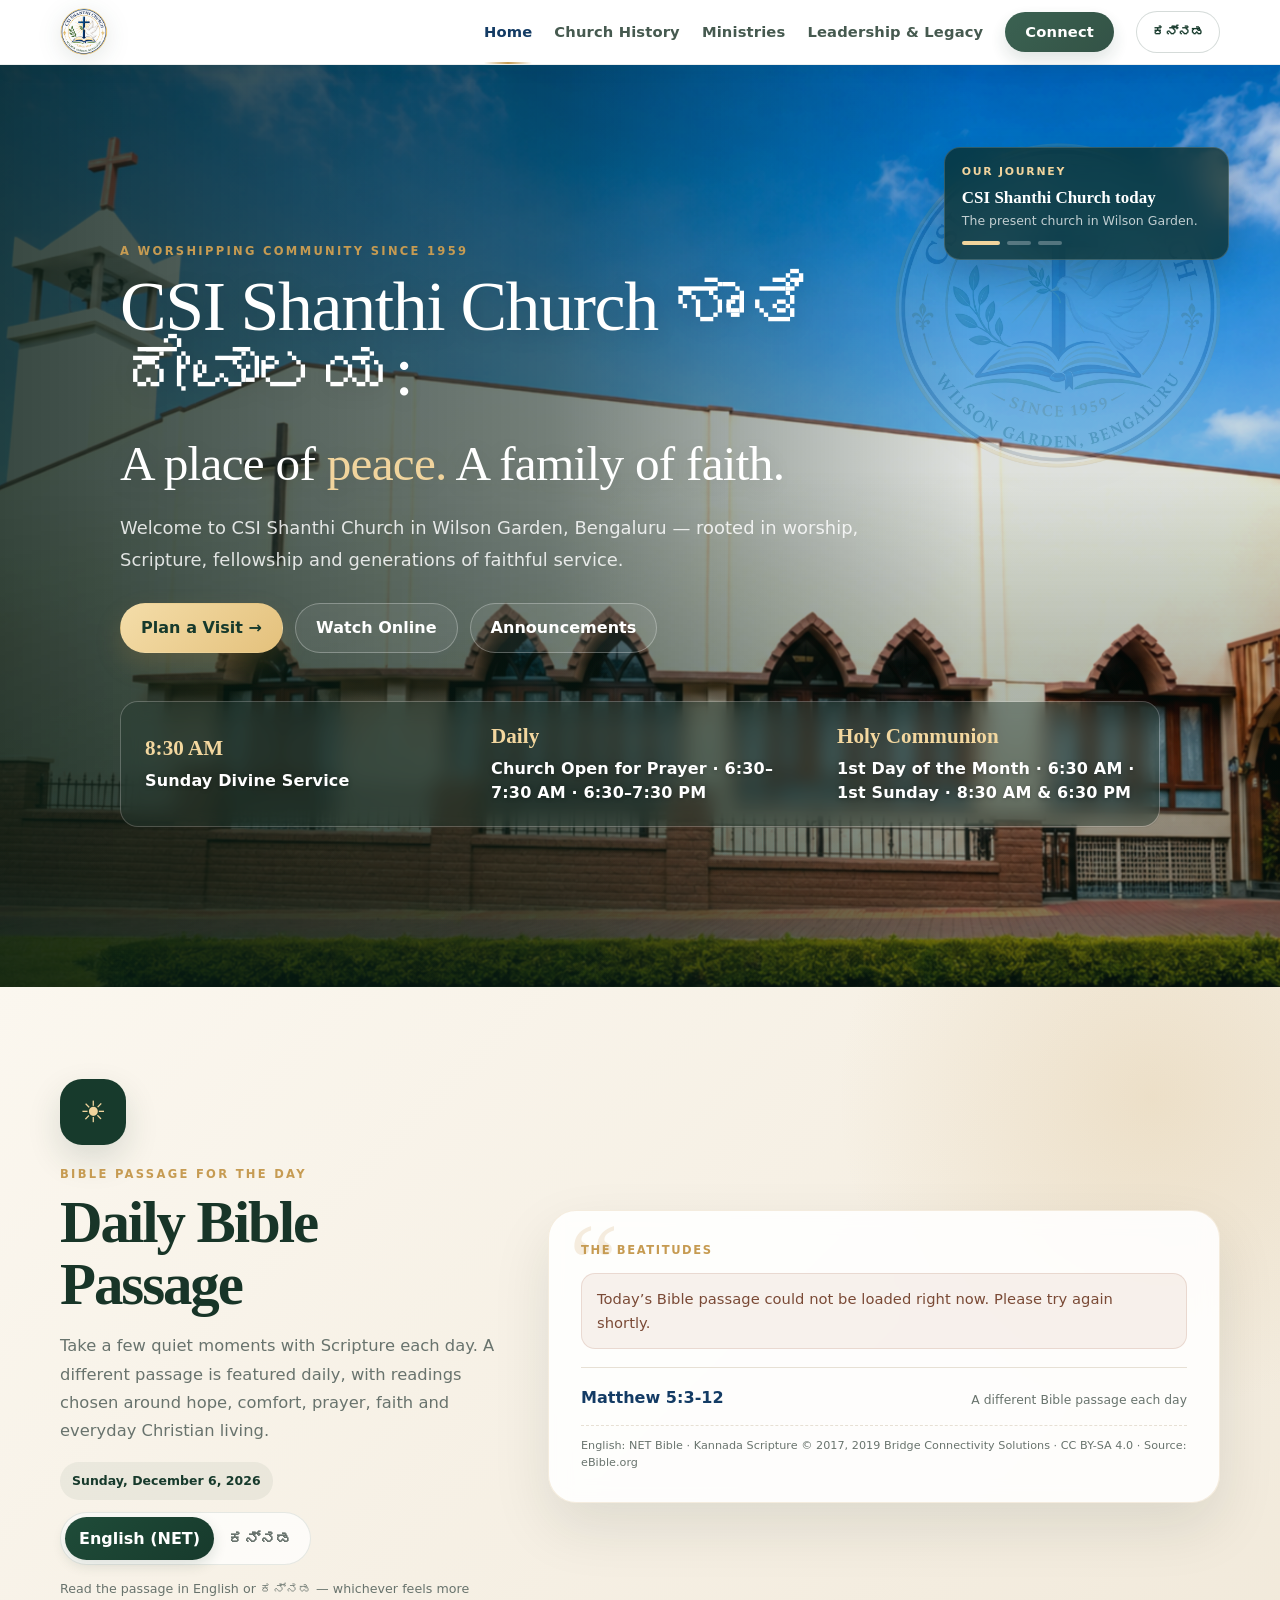
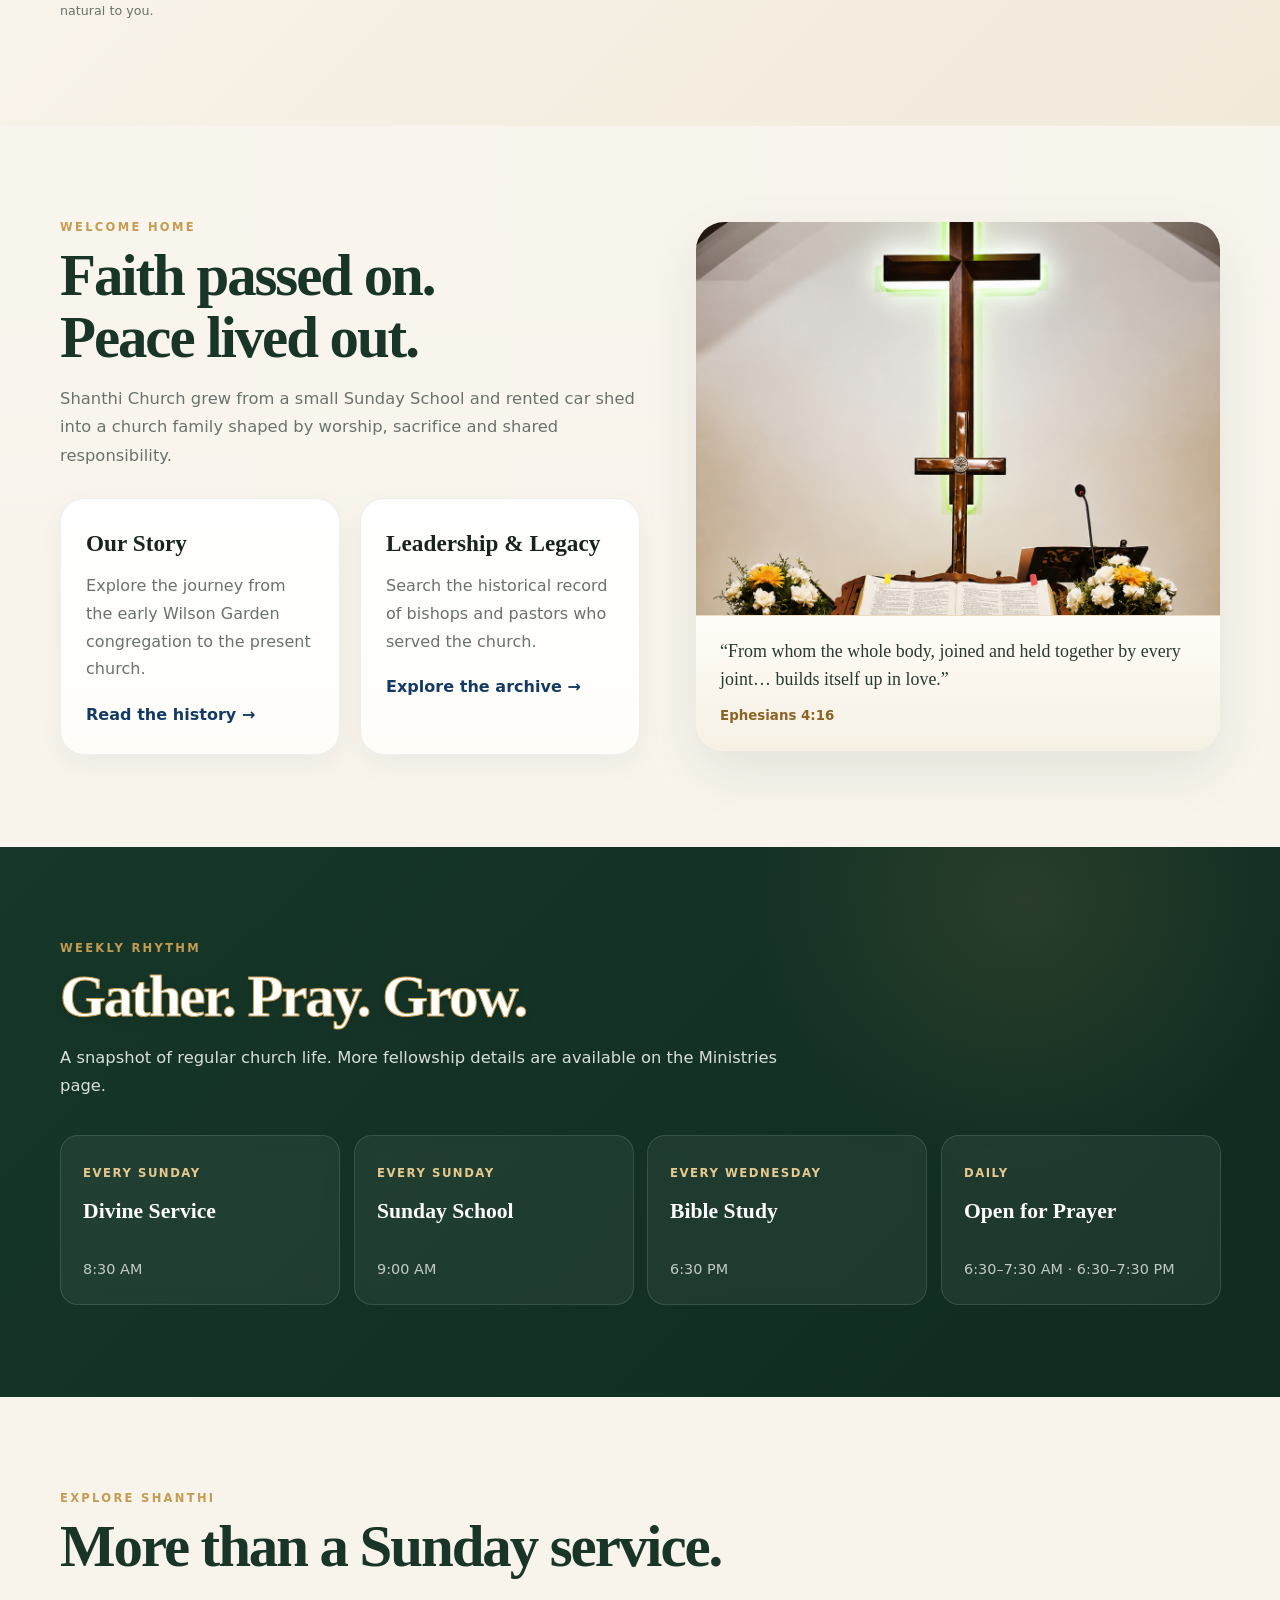
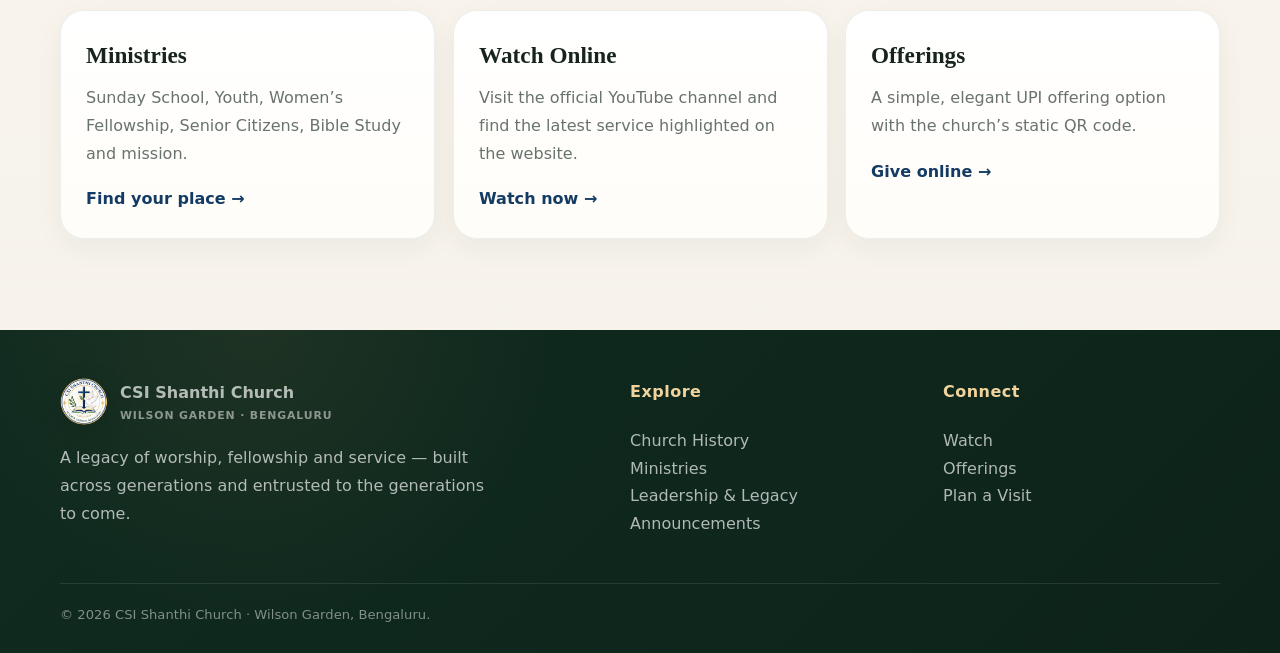
==== commit d80b253f: "Add files via upload" ====
--- a/index.html
+++ b/index.html
@@ -106,7 +106,7 @@
 <div class="daily-controls">
 <div class="daily-date" id="dailyDate">Today</div>
 <div aria-label="Bible passage language" class="language-toggle" role="group">
-<button class="language-btn active" data-lang="en" id="langEnglish">English (NIV)</button>
+<button class="language-btn active" data-lang="en" id="langEnglish">English (NET)</button>
 <button class="language-btn" data-lang="kn" id="langKannada">ಕನ್ನಡ</button>
 </div>
 </div>
@@ -116,7 +116,7 @@
 <div class="daily-theme" id="dailyTheme">Today’s Passage</div>
 <div class="daily-text" id="dailyText">Loading today’s Bible passage…</div>
 <div class="daily-reference"><strong id="dailyReference"></strong><span>A different Bible passage each day</span></div>
-<div class="daily-source-note" id="dailySourceNote">English: New International Version (NIV) · Kannada Scripture © 2017, 2019 Bridge Connectivity Solutions · CC BY-SA 4.0 · Source: eBible.org</div>
+<div class="daily-source-note" id="dailySourceNote">English: NET Bible · Kannada Scripture © 2017, 2019 Bridge Connectivity Solutions · CC BY-SA 4.0 · Source: eBible.org</div>
 </article>
 </div>
 </section>
@@ -186,7 +186,7 @@
 </div>
 </footer>
 <button aria-label="Back to top" class="back-to-top" id="backToTop">↑</button>
-<script src="assets/js/main-v36.js?v=36"></script>
+<script src="assets/js/main-v38.js?v=38"></script>
 <script src="assets/js/animations-v26.js"></script>
 <script src="assets/js/history-slideshow-v27.js"></script>
 <script src="assets/js/announcements-v37.js?v=37"></script>
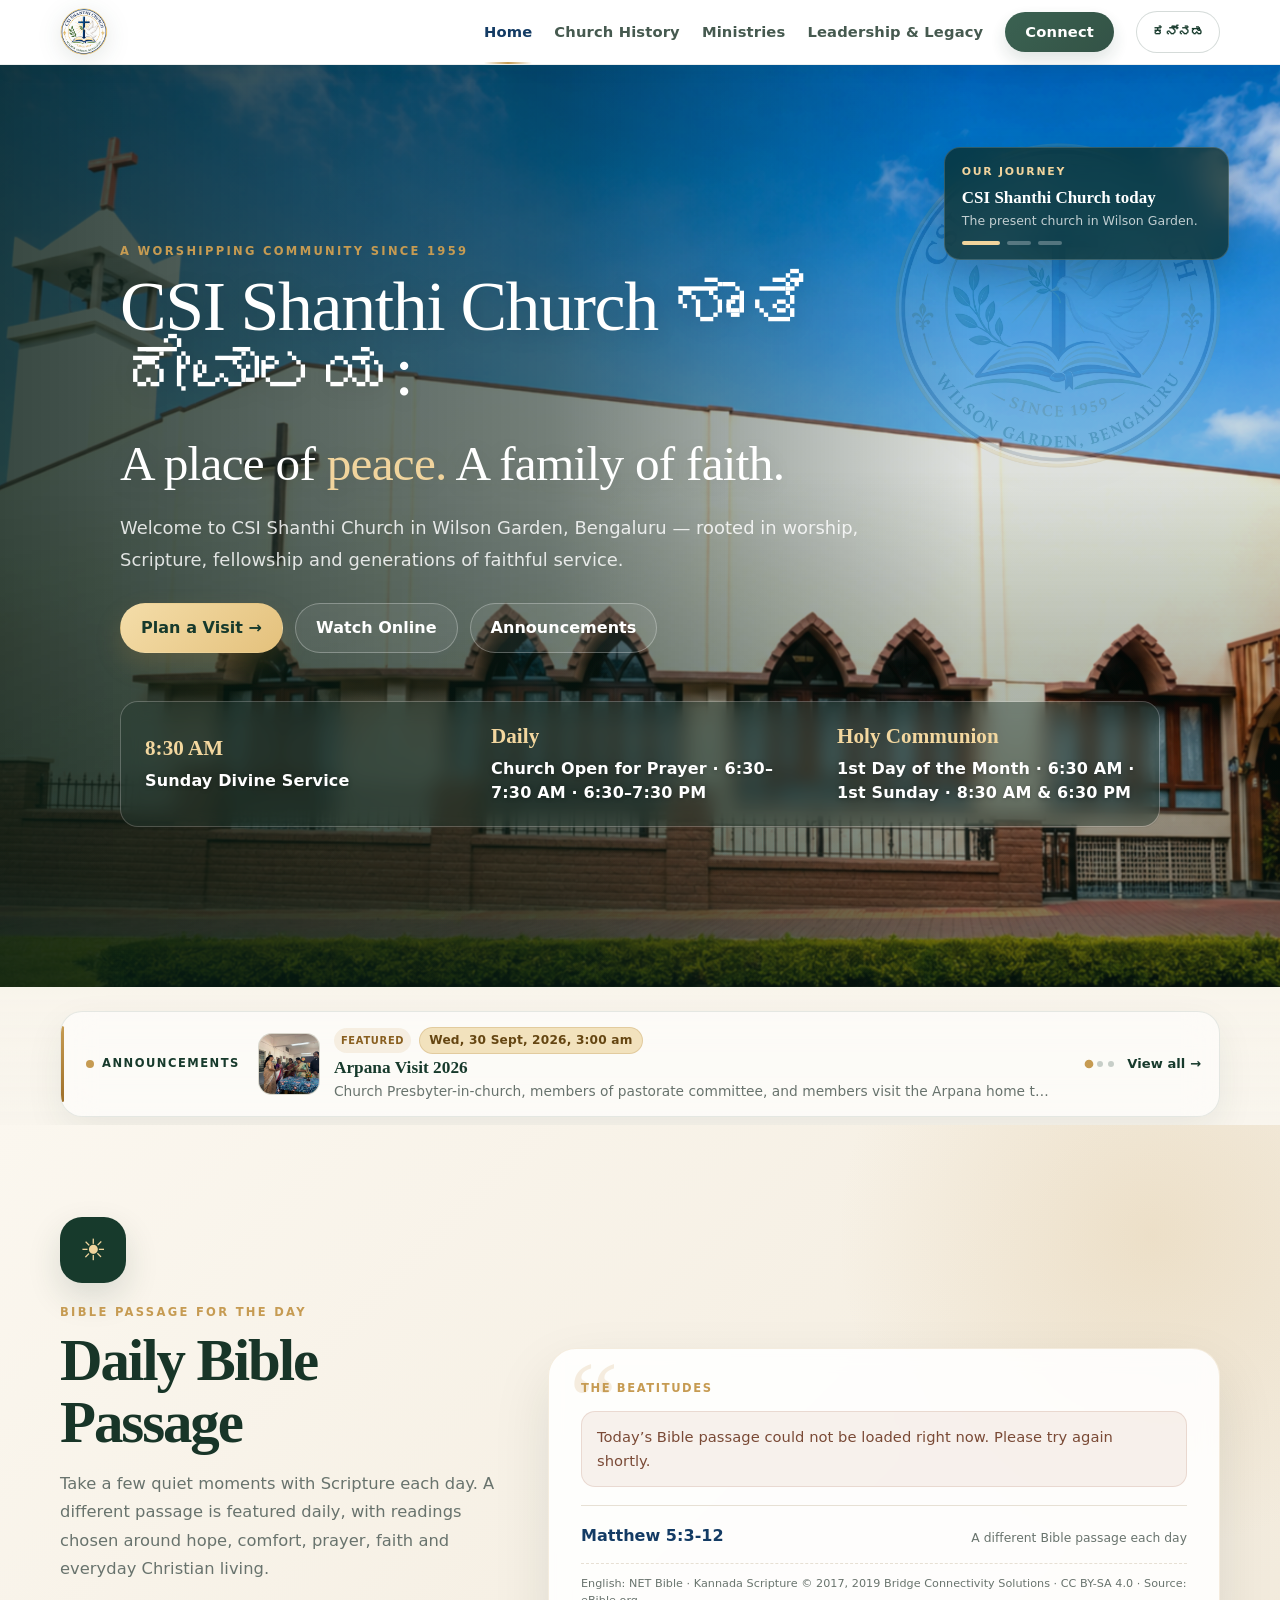
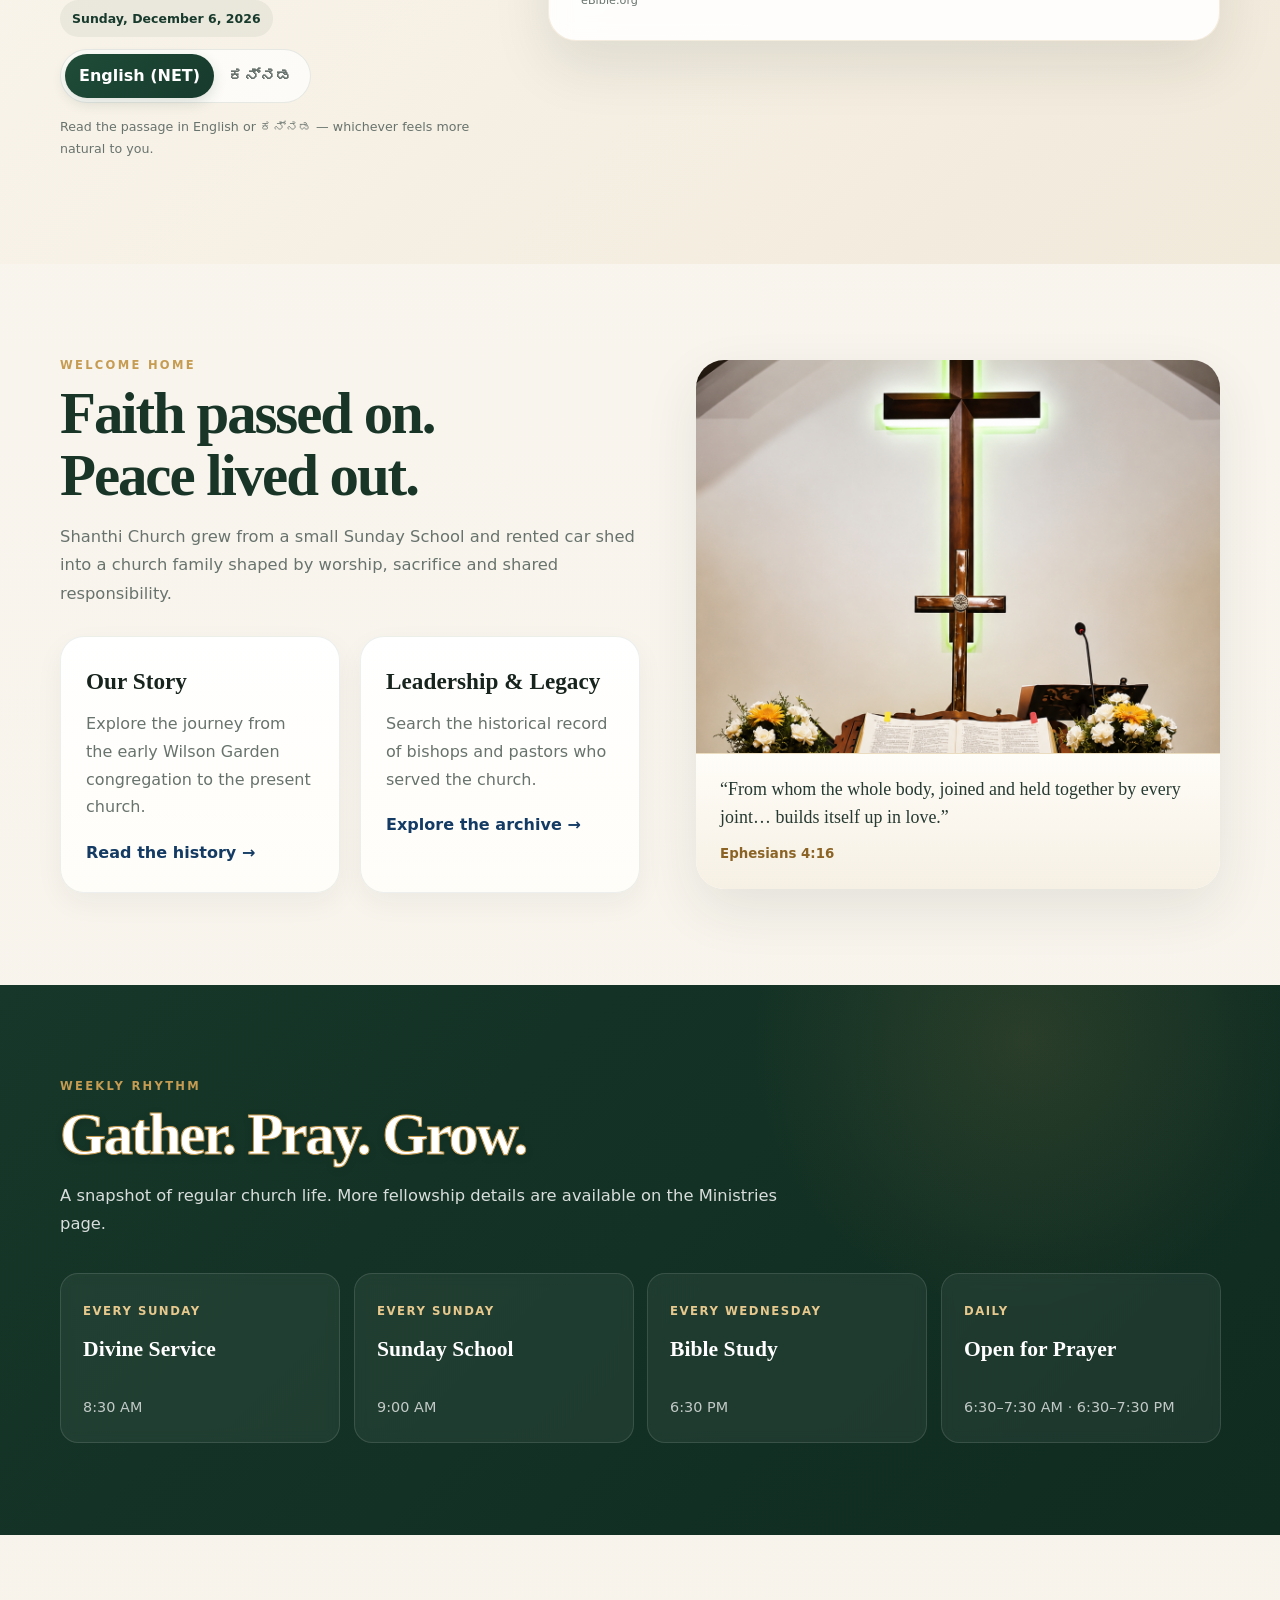
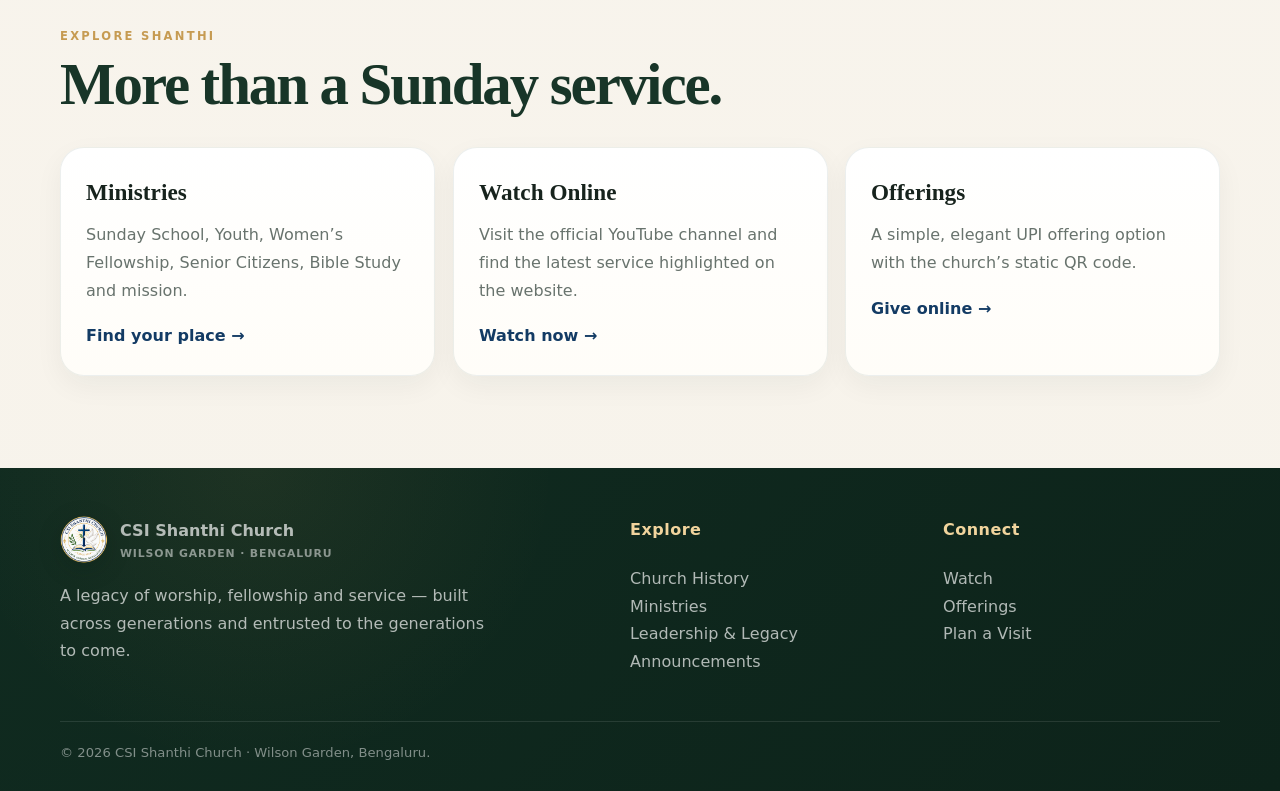
==== commit 6bf07a5a: "Add files via upload" ====
--- a/index.html
+++ b/index.html
@@ -189,7 +189,6 @@
 <script src="assets/js/main-v38.js?v=38"></script>
 <script src="assets/js/animations-v26.js"></script>
 <script src="assets/js/history-slideshow-v27.js"></script>
-<script src="assets/js/announcements-v37.js?v=37"></script>
-<script src="assets/js/translations-kn-v36.js?v=36"></script>
-<script src="assets/js/language-v36.js?v=36"></script></body>
+<script src="assets/js/announcements-v41.js?v=41"></script>
+<script src="assets/js/language-v40.js?v=40"></script></body>
 </html>
